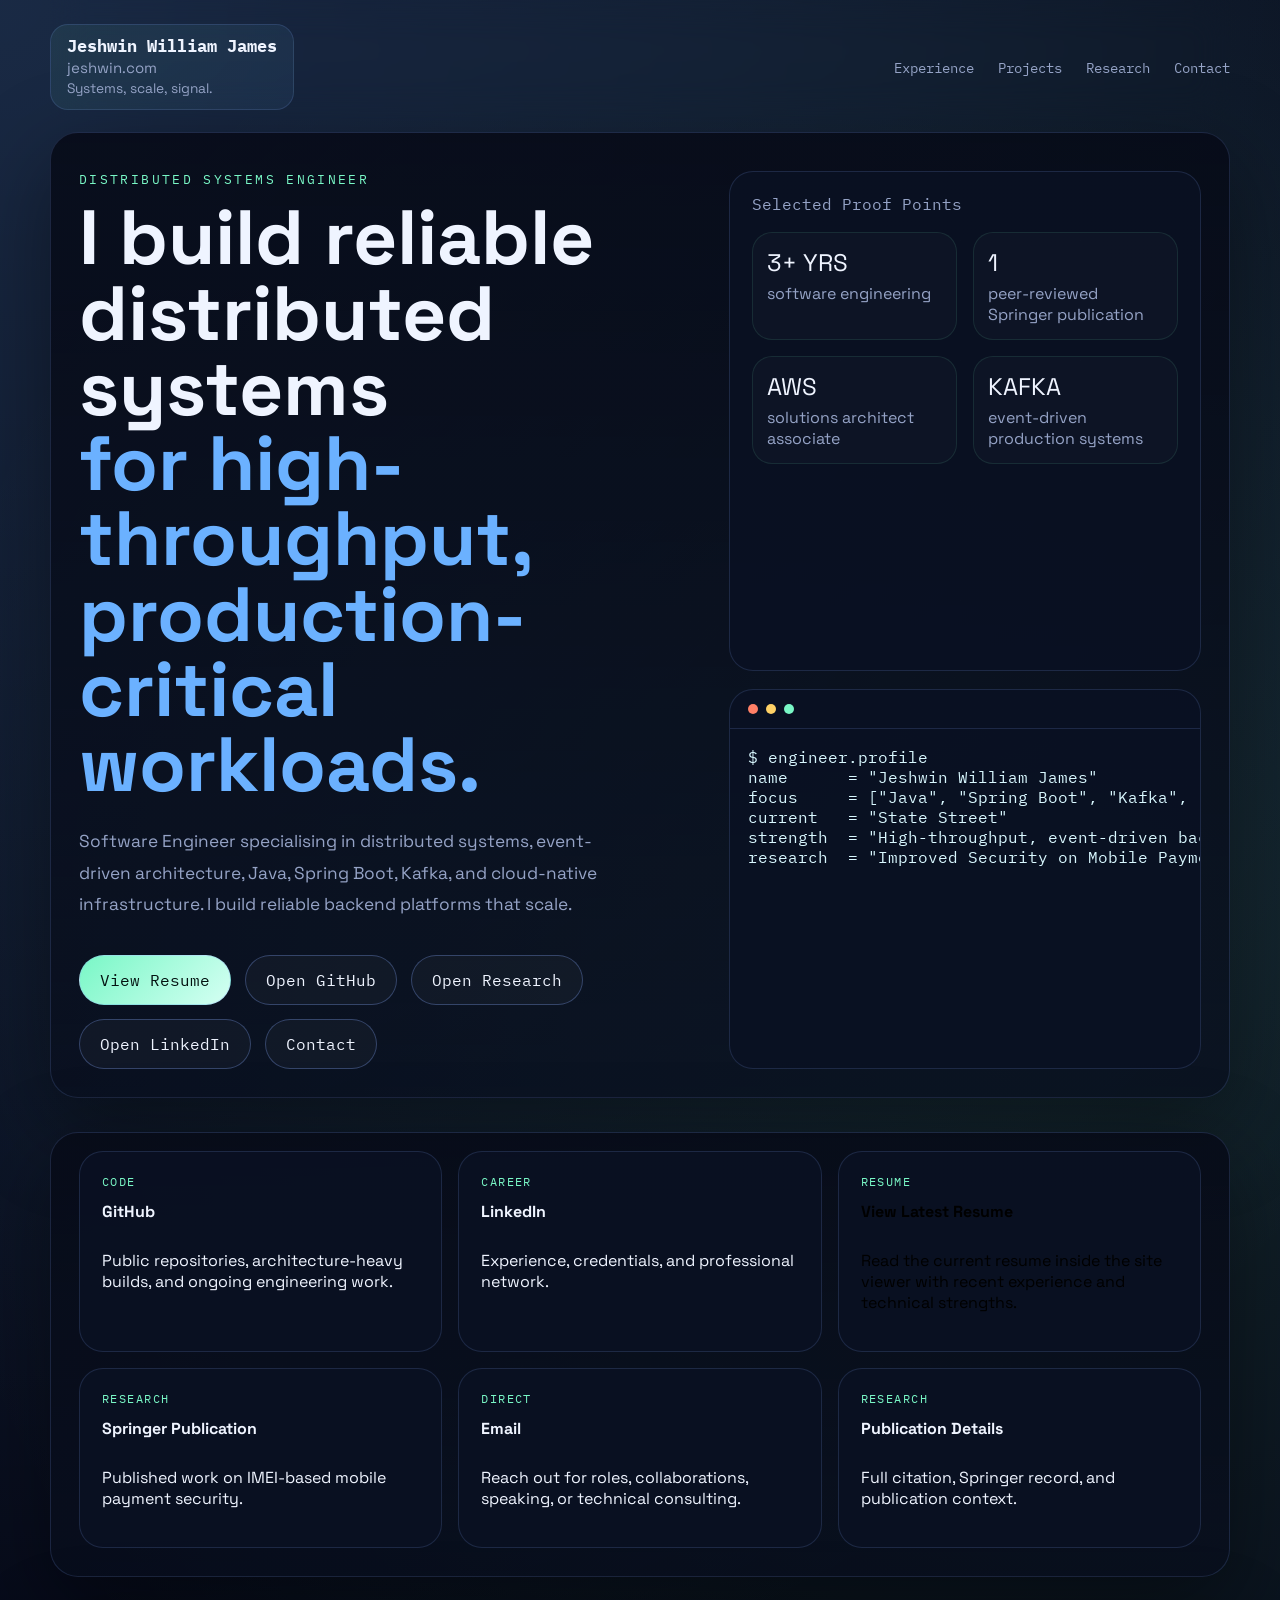
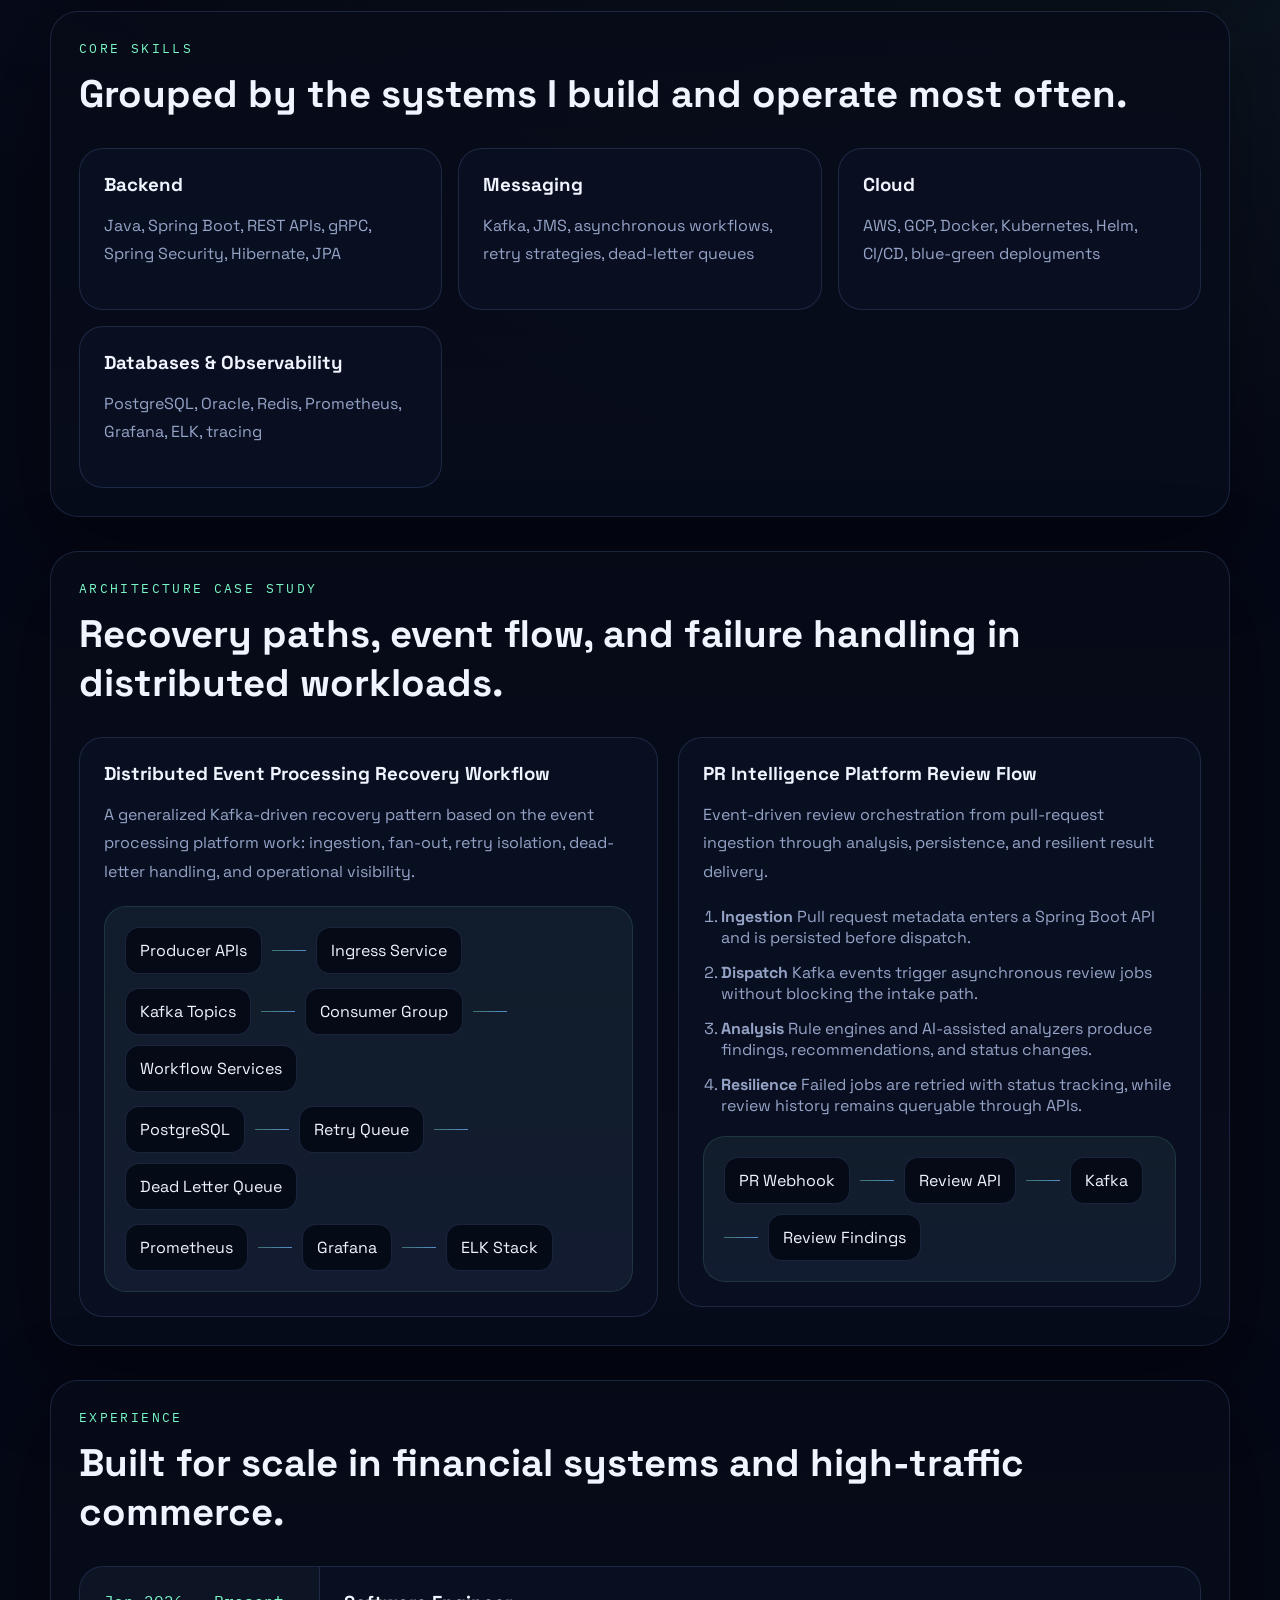
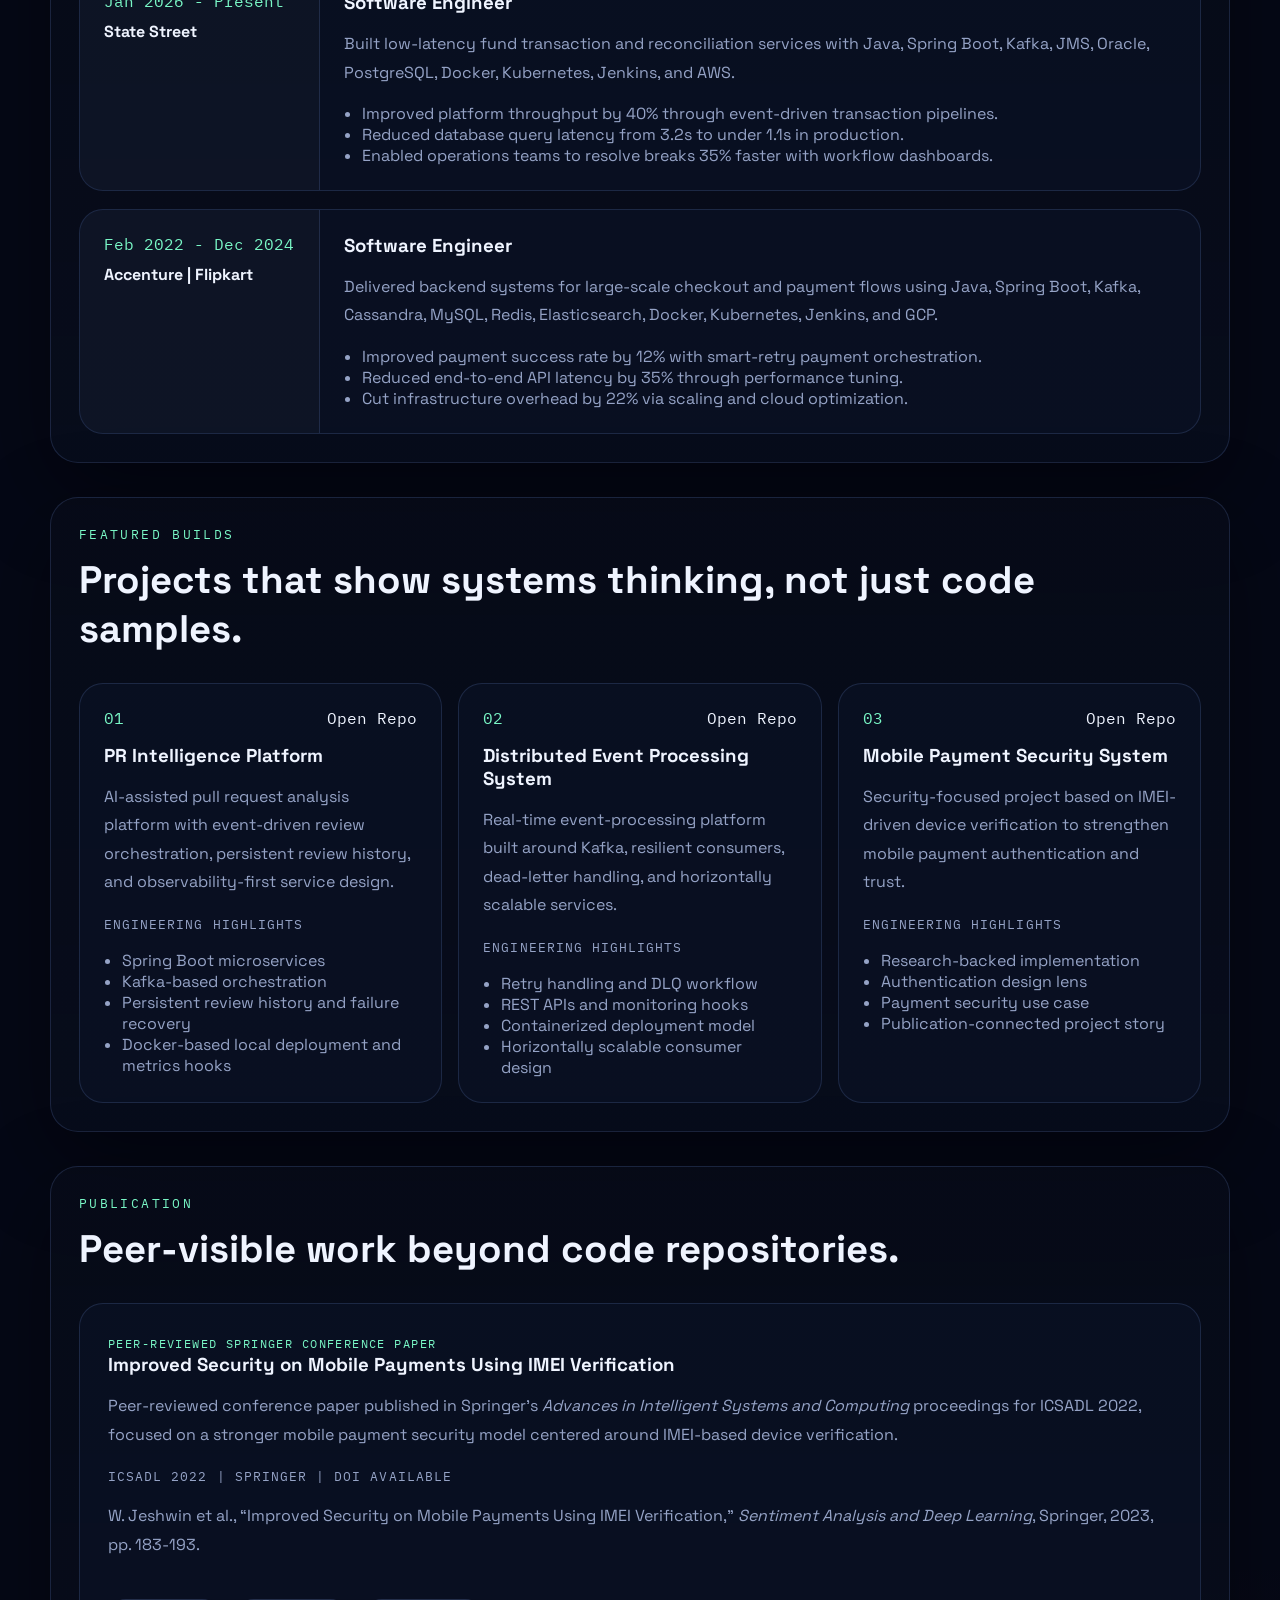
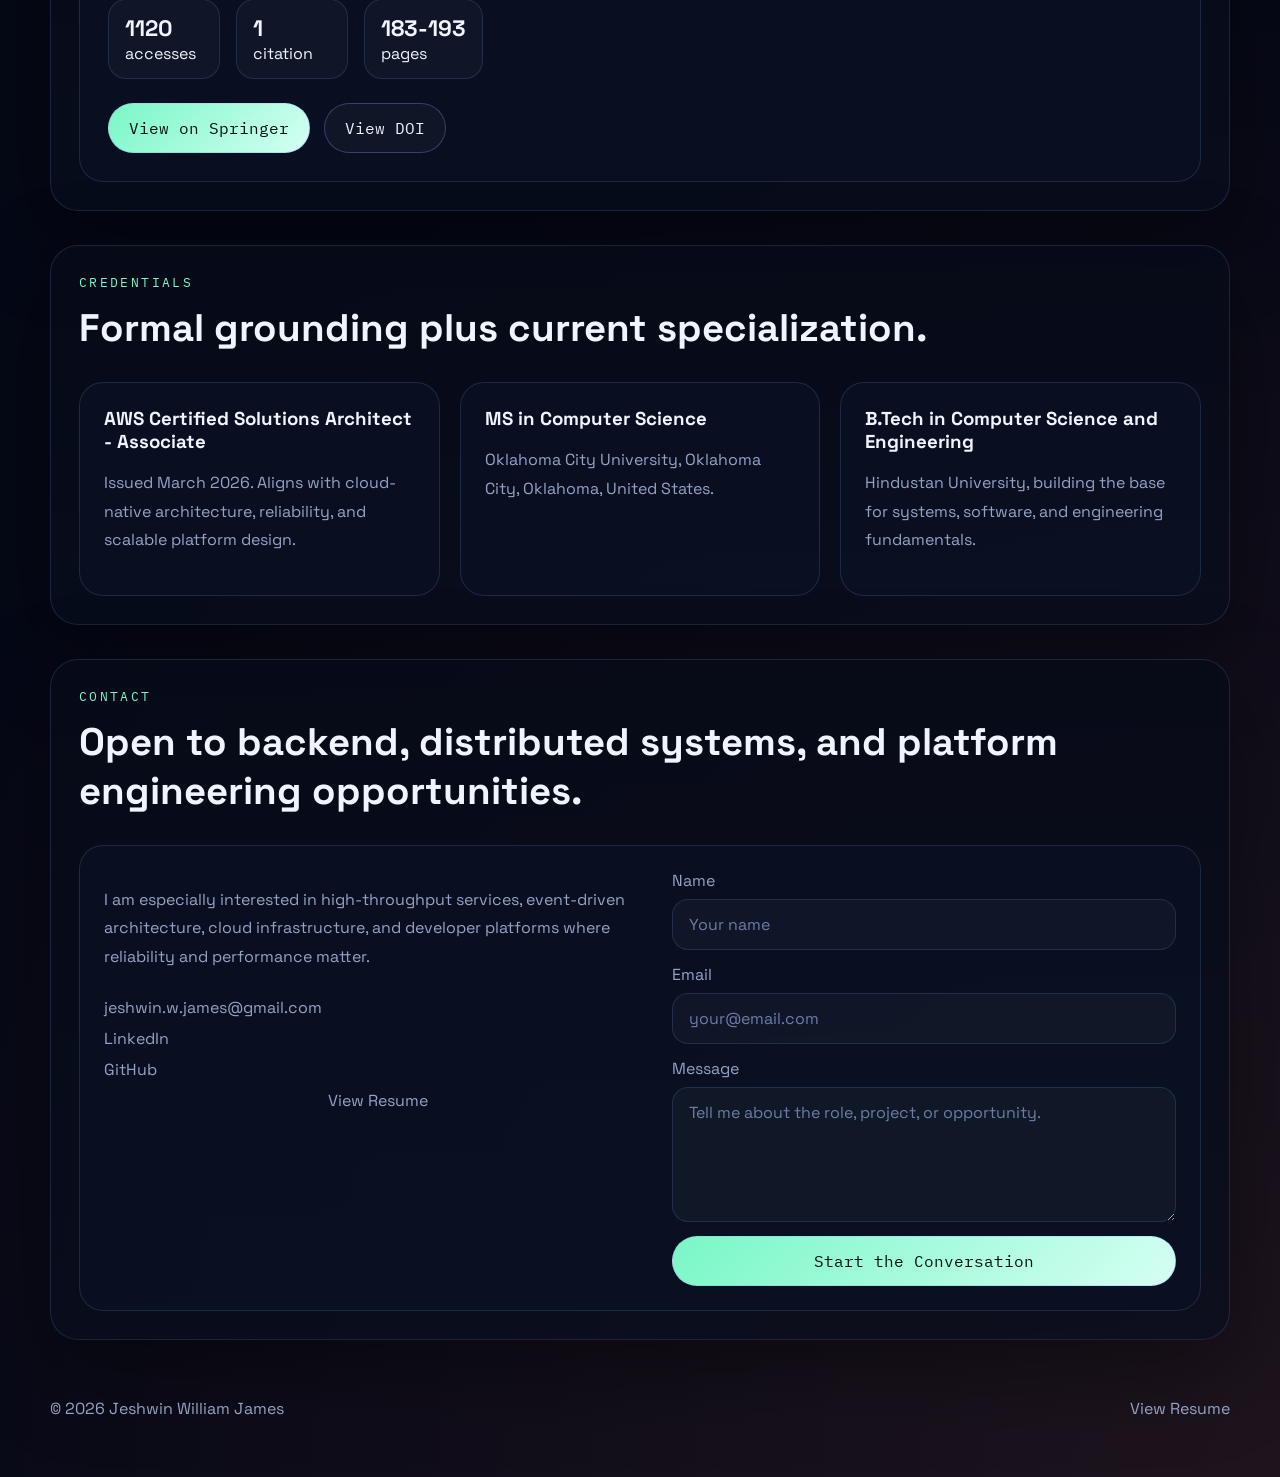
==== index.html @ 1c6176d0 "Refine resume viewer and README badges" ====
<!DOCTYPE html>
<html lang="en">
  <head>
    <meta charset="UTF-8" />
    <meta name="viewport" content="width=device-width, initial-scale=1.0" />
    <title>Jeshwin William James | Distributed Systems Engineer</title>
    <meta
      name="description"
      content="Dark-themed personal website for Jeshwin William James, focused on distributed systems, backend engineering, published work, and production-grade platform design."
    />
    <meta
      name="keywords"
      content="Jeshwin William James, software engineer, distributed systems, Spring Boot, Kafka, AWS, portfolio, system design"
    />
    <meta name="theme-color" content="#050816" />
    <meta property="og:title" content="Jeshwin William James | Systems, Scale, Signal" />
    <meta
      property="og:description"
      content="Software engineer building resilient backend systems, event-driven platforms, and cloud-native architectures."
    />
    <meta property="og:type" content="website" />
    <meta property="og:url" content="https://jeshwin.com" />
    <link rel="preconnect" href="https://fonts.googleapis.com" />
    <link rel="preconnect" href="https://fonts.gstatic.com" crossorigin />
    <link
      href="https://fonts.googleapis.com/css2?family=Space+Grotesk:wght@400;500;700&family=IBM+Plex+Mono:wght@400;500;600&display=swap"
      rel="stylesheet"
    />
    <link rel="stylesheet" href="./styles.css" />
  </head>
  <body>
    <div class="noise" aria-hidden="true"></div>
    <header class="site-header">
      <a class="brand" href="#top">
        <span class="brand-copy">
          <strong>Jeshwin William James</strong>
          <span>jeshwin.com</span>
          <small>Systems, scale, signal.</small>
        </span>
      </a>
      <nav class="top-nav" aria-label="Primary">
        <a href="#experience">Experience</a>
        <a href="#projects">Projects</a>
        <a href="#publication">Research</a>
        <a href="#contact">Contact</a>
      </nav>
    </header>

    <main id="top">
      <section class="hero section-shell">
        <div class="hero-copy">
          <p class="eyebrow">Distributed Systems Engineer</p>
          <h1>
            I build reliable distributed systems
            <span>for high-throughput, production-critical workloads.</span>
          </h1>
          <p class="hero-text">
            Software Engineer specialising in distributed systems,
            event-driven architecture, Java, Spring Boot, Kafka, and
            cloud-native infrastructure. I build reliable backend platforms that scale.
          </p>
          <div class="hero-actions">
            <button class="button button-primary" type="button" data-resume-open>View Resume</button>
            <a class="button button-secondary" href="https://github.com/jeshwinwilliam" target="_blank" rel="noreferrer">Open GitHub</a>
            <a class="button button-secondary" href="#publication">Open Research</a>
            <a class="button button-secondary" href="https://www.linkedin.com/in/jeshwin-william-james-33a83b1a9/" target="_blank" rel="noreferrer">Open LinkedIn</a>
            <a class="button button-secondary" href="#contact">Contact</a>
          </div>
        </div>
        <aside class="hero-panel">
          <div class="panel-card pulse-card">
            <p class="panel-label">Selected Proof Points</p>
            <div class="signal-grid">
              <article>
                <span class="signal-value">3+ yrs</span>
                <span class="signal-key">software engineering</span>
              </article>
              <article>
                <span class="signal-value">1</span>
                <span class="signal-key">peer-reviewed Springer publication</span>
              </article>
              <article>
                <span class="signal-value">AWS</span>
                <span class="signal-key">solutions architect associate</span>
              </article>
              <article>
                <span class="signal-value">Kafka</span>
                <span class="signal-key">event-driven production systems</span>
              </article>
            </div>
          </div>
          <div class="terminal-card">
            <div class="terminal-top">
              <span></span><span></span><span></span>
            </div>
            <pre><code>$ engineer.profile
name      = "Jeshwin William James"
focus     = ["Java", "Spring Boot", "Kafka", "AWS", "Kubernetes"]
current   = "State Street"
strength  = "High-throughput, event-driven backend systems"
research  = "Improved Security on Mobile Payments Using IMEI Verification"</code></pre>
          </div>
        </aside>
      </section>

      <section class="section-shell link-section" id="link-grid">
        <div class="link-grid">
          <a class="link-card" href="https://github.com/jeshwinwilliam" target="_blank" rel="noreferrer">
            <span class="link-tag">Code</span>
            <strong>GitHub</strong>
            <p>Public repositories, architecture-heavy builds, and ongoing engineering work.</p>
          </a>
          <a class="link-card" href="https://www.linkedin.com/in/jeshwin-william-james-33a83b1a9/" target="_blank" rel="noreferrer">
            <span class="link-tag">Career</span>
            <strong>LinkedIn</strong>
            <p>Experience, credentials, and professional network.</p>
          </a>
          <button class="link-card link-card-button" type="button" data-resume-open>
            <span class="link-tag">Resume</span>
            <strong>View Latest Resume</strong>
            <p>Read the current resume inside the site viewer with recent experience and technical strengths.</p>
          </button>
          <a class="link-card" href="https://link.springer.com/chapter/10.1007/978-981-19-5443-6_16" target="_blank" rel="noreferrer">
            <span class="link-tag">Research</span>
            <strong>Springer Publication</strong>
            <p>Published work on IMEI-based mobile payment security.</p>
          </a>
          <a class="link-card" href="mailto:jeshwin.w.james@gmail.com">
            <span class="link-tag">Direct</span>
            <strong>Email</strong>
            <p>Reach out for roles, collaborations, speaking, or technical consulting.</p>
          </a>
          <a class="link-card" href="#publication">
            <span class="link-tag">Research</span>
            <strong>Publication Details</strong>
            <p>Full citation, Springer record, and publication context.</p>
          </a>
        </div>
      </section>

      <section class="section-shell stack-section">
        <div class="section-heading">
          <p class="eyebrow">Core Skills</p>
          <h2>Grouped by the systems I build and operate most often.</h2>
        </div>
        <div class="stack-grid">
          <article class="stack-card">
            <h3>Backend</h3>
            <p>Java, Spring Boot, REST APIs, gRPC, Spring Security, Hibernate, JPA</p>
          </article>
          <article class="stack-card">
            <h3>Messaging</h3>
            <p>Kafka, JMS, asynchronous workflows, retry strategies, dead-letter queues</p>
          </article>
          <article class="stack-card">
            <h3>Cloud</h3>
            <p>AWS, GCP, Docker, Kubernetes, Helm, CI/CD, blue-green deployments</p>
          </article>
          <article class="stack-card">
            <h3>Databases & Observability</h3>
            <p>PostgreSQL, Oracle, Redis, Prometheus, Grafana, ELK, tracing</p>
          </article>
        </div>
      </section>

      <section class="section-shell architecture-section" id="architecture">
        <div class="section-heading">
          <p class="eyebrow">Architecture Case Study</p>
          <h2>Recovery paths, event flow, and failure handling in distributed workloads.</h2>
        </div>
        <div class="architecture-board">
          <div class="board-column">
            <article class="board-card">
              <h3>Distributed Event Processing Recovery Workflow</h3>
              <p>
                A generalized Kafka-driven recovery pattern based on the event
                processing platform work: ingestion, fan-out, retry isolation,
                dead-letter handling, and operational visibility.
              </p>
              <div class="diagram">
                <div class="diagram-row">
                  <span>Producer APIs</span>
                  <i></i>
                  <span>Ingress Service</span>
                </div>
                <div class="diagram-row">
                  <span>Kafka Topics</span>
                  <i></i>
                  <span>Consumer Group</span>
                  <i></i>
                  <span>Workflow Services</span>
                </div>
                <div class="diagram-row">
                  <span>PostgreSQL</span>
                  <i></i>
                  <span>Retry Queue</span>
                  <i></i>
                  <span>Dead Letter Queue</span>
                </div>
                <div class="diagram-row">
                  <span>Prometheus</span>
                  <i></i>
                  <span>Grafana</span>
                  <i></i>
                  <span>ELK Stack</span>
                </div>
              </div>
            </article>
          </div>
          <div class="board-column">
            <article class="board-card deployment-card">
              <h3>PR Intelligence Platform Review Flow</h3>
              <p>
                Event-driven review orchestration from pull-request ingestion
                through analysis, persistence, and resilient result delivery.
              </p>
              <ol class="deploy-flow">
                <li>
                  <strong>Ingestion</strong>
                  Pull request metadata enters a Spring Boot API and is persisted before dispatch.
                </li>
                <li>
                  <strong>Dispatch</strong>
                  Kafka events trigger asynchronous review jobs without blocking the intake path.
                </li>
                <li>
                  <strong>Analysis</strong>
                  Rule engines and AI-assisted analyzers produce findings, recommendations, and status changes.
                </li>
                <li>
                  <strong>Resilience</strong>
                  Failed jobs are retried with status tracking, while review history remains queryable through APIs.
                </li>
              </ol>
              <div class="deploy-visual">
                <span>PR Webhook</span>
                <b></b>
                <span>Review API</span>
                <b></b>
                <span>Kafka</span>
                <b></b>
                <span>Review Findings</span>
              </div>
            </article>
          </div>
        </div>
      </section>

      <section class="section-shell experience-section" id="experience">
        <div class="section-heading">
          <p class="eyebrow">Experience</p>
          <h2>Built for scale in financial systems and high-traffic commerce.</h2>
        </div>
        <div class="timeline">
          <article class="timeline-item">
            <div class="timeline-meta">
              <span>Jan 2026 - Present</span>
              <strong>State Street</strong>
            </div>
            <div class="timeline-body">
              <h3>Software Engineer</h3>
              <p>
                Built low-latency fund transaction and reconciliation services
                with Java, Spring Boot, Kafka, JMS, Oracle, PostgreSQL, Docker,
                Kubernetes, Jenkins, and AWS.
              </p>
              <ul>
                <li>Improved platform throughput by 40% through event-driven transaction pipelines.</li>
                <li>Reduced database query latency from 3.2s to under 1.1s in production.</li>
                <li>Enabled operations teams to resolve breaks 35% faster with workflow dashboards.</li>
              </ul>
            </div>
          </article>
          <article class="timeline-item">
            <div class="timeline-meta">
              <span>Feb 2022 - Dec 2024</span>
              <strong>Accenture | Flipkart</strong>
            </div>
            <div class="timeline-body">
              <h3>Software Engineer</h3>
              <p>
                Delivered backend systems for large-scale checkout and payment
                flows using Java, Spring Boot, Kafka, Cassandra, MySQL, Redis,
                Elasticsearch, Docker, Kubernetes, Jenkins, and GCP.
              </p>
              <ul>
                <li>Improved payment success rate by 12% with smart-retry payment orchestration.</li>
                <li>Reduced end-to-end API latency by 35% through performance tuning.</li>
                <li>Cut infrastructure overhead by 22% via scaling and cloud optimization.</li>
              </ul>
            </div>
          </article>
        </div>
      </section>

      <section class="section-shell projects-section" id="projects">
        <div class="section-heading">
          <p class="eyebrow">Featured Builds</p>
          <h2>Projects that show systems thinking, not just code samples.</h2>
        </div>
        <div class="projects-grid">
          <article class="project-card">
            <div class="project-top">
              <span class="project-index">01</span>
              <a href="https://github.com/jeshwinwilliam/pr-intelligence-platform-jeshwin" target="_blank" rel="noreferrer">Open Repo</a>
            </div>
            <h3>PR Intelligence Platform</h3>
            <p>
              AI-assisted pull request analysis platform with event-driven review
              orchestration, persistent review history, and observability-first service design.
            </p>
            <p class="project-label">Engineering Highlights</p>
            <ul class="mini-points">
              <li>Spring Boot microservices</li>
              <li>Kafka-based orchestration</li>
              <li>Persistent review history and failure recovery</li>
              <li>Docker-based local deployment and metrics hooks</li>
            </ul>
          </article>
          <article class="project-card">
            <div class="project-top">
              <span class="project-index">02</span>
              <a href="https://github.com/jeshwinwilliam/distributed-event-processing-system" target="_blank" rel="noreferrer">Open Repo</a>
            </div>
            <h3>Distributed Event Processing System</h3>
            <p>
              Real-time event-processing platform built around Kafka, resilient
              consumers, dead-letter handling, and horizontally scalable services.
            </p>
            <p class="project-label">Engineering Highlights</p>
            <ul class="mini-points">
              <li>Retry handling and DLQ workflow</li>
              <li>REST APIs and monitoring hooks</li>
              <li>Containerized deployment model</li>
              <li>Horizontally scalable consumer design</li>
            </ul>
          </article>
          <article class="project-card">
            <div class="project-top">
              <span class="project-index">03</span>
              <a href="https://github.com/jeshwinwilliam/mobile-payment-security-system" target="_blank" rel="noreferrer">Open Repo</a>
            </div>
            <h3>Mobile Payment Security System</h3>
            <p>
              Security-focused project based on IMEI-driven device verification to
              strengthen mobile payment authentication and trust.
            </p>
            <p class="project-label">Engineering Highlights</p>
            <ul class="mini-points">
              <li>Research-backed implementation</li>
              <li>Authentication design lens</li>
              <li>Payment security use case</li>
              <li>Publication-connected project story</li>
            </ul>
          </article>
        </div>
      </section>

      <section class="section-shell publication-section" id="publication">
        <div class="section-heading">
          <p class="eyebrow">Publication</p>
          <h2>Peer-visible work beyond code repositories.</h2>
        </div>
        <article class="publication-card">
          <div>
            <span class="paper-tag">Peer-Reviewed Springer Conference Paper</span>
            <h3>Improved Security on Mobile Payments Using IMEI Verification</h3>
            <p>
              Peer-reviewed conference paper published in Springer's
              <em>Advances in Intelligent Systems and Computing</em> proceedings
              for ICSADL 2022, focused on a stronger mobile payment security
              model centered around IMEI-based device verification.
            </p>
            <p class="publication-meta">ICSADL 2022 | Springer | DOI Available</p>
            <p class="citation-line">
              W. Jeshwin et al., “Improved Security on Mobile Payments Using IMEI
              Verification,” <em>Sentiment Analysis and Deep Learning</em>,
              Springer, 2023, pp. 183-193.
            </p>
          </div>
          <div class="publication-stats">
            <article>
              <strong>1120</strong>
              <span>accesses</span>
            </article>
            <article>
              <strong>1</strong>
              <span>citation</span>
            </article>
            <article>
              <strong>183-193</strong>
              <span>pages</span>
            </article>
          </div>
          <div class="publication-actions">
            <a class="button button-primary" href="https://link.springer.com/chapter/10.1007/978-981-19-5443-6_16" target="_blank" rel="noreferrer">View on Springer</a>
            <a class="button button-secondary" href="https://doi.org/10.1007/978-981-19-5443-6_16" target="_blank" rel="noreferrer">View DOI</a>
          </div>
        </article>
      </section>

      <section class="section-shell credentials-section">
        <div class="section-heading">
          <p class="eyebrow">Credentials</p>
          <h2>Formal grounding plus current specialization.</h2>
        </div>
        <div class="credentials-grid">
          <article class="credential-card">
            <h3>AWS Certified Solutions Architect - Associate</h3>
            <p>Issued March 2026. Aligns with cloud-native architecture, reliability, and scalable platform design.</p>
          </article>
          <article class="credential-card">
            <h3>MS in Computer Science</h3>
            <p>Oklahoma City University, Oklahoma City, Oklahoma, United States.</p>
          </article>
          <article class="credential-card">
            <h3>B.Tech in Computer Science and Engineering</h3>
            <p>Hindustan University, building the base for systems, software, and engineering fundamentals.</p>
          </article>
        </div>
      </section>

      <section class="section-shell contact-section" id="contact">
        <div class="section-heading">
          <p class="eyebrow">Contact</p>
          <h2>Open to backend, distributed systems, and platform engineering opportunities.</h2>
        </div>
        <div class="contact-panel">
          <div class="contact-copy">
            <p>
              I am especially interested in high-throughput services,
              event-driven architecture, cloud infrastructure, and developer
              platforms where reliability and performance matter.
            </p>
            <div class="contact-lines">
              <a href="mailto:jeshwin.w.james@gmail.com">jeshwin.w.james@gmail.com</a>
              <a href="https://www.linkedin.com/in/jeshwin-william-james-33a83b1a9/" target="_blank" rel="noreferrer">LinkedIn</a>
              <a href="https://github.com/jeshwinwilliam" target="_blank" rel="noreferrer">GitHub</a>
              <button class="inline-button" type="button" data-resume-open>View Resume</button>
            </div>
          </div>
          <form class="contact-form" action="mailto:jeshwin.w.james@gmail.com" method="post" enctype="text/plain">
            <label>
              Name
              <input type="text" name="name" placeholder="Your name" />
            </label>
            <label>
              Email
              <input type="email" name="email" placeholder="your@email.com" />
            </label>
            <label>
              Message
              <textarea name="message" rows="5" placeholder="Tell me about the role, project, or opportunity."></textarea>
            </label>
            <button class="button button-primary" type="submit">Start the Conversation</button>
          </form>
        </div>
      </section>
    </main>

    <div class="resume-modal" id="resume-modal" hidden>
      <div class="resume-backdrop" data-resume-close></div>
      <section class="resume-dialog" role="dialog" aria-modal="true" aria-labelledby="resume-title">
        <div class="resume-dialog-top">
          <div>
            <p class="resume-kicker">Resume Viewer</p>
            <h2 id="resume-title">Jeshwin William James</h2>
          </div>
          <button class="resume-close" type="button" aria-label="Close resume viewer" data-resume-close>
            Close
          </button>
        </div>
        <div class="resume-frame-shell">
          <div class="resume-pages" aria-label="Jeshwin William James resume pages">
            <figure class="resume-page">
              <img src="./assets/resume-pages/resume-1.png" alt="Resume page 1 for Jeshwin William James" />
            </figure>
            <figure class="resume-page">
              <img src="./assets/resume-pages/resume-2.png" alt="Resume page 2 for Jeshwin William James" />
            </figure>
          </div>
        </div>
      </section>
    </div>

    <footer class="site-footer">
      <p>&copy; 2026 Jeshwin William James</p>
      <button class="footer-button" type="button" data-resume-open>View Resume</button>
    </footer>

    <script src="./script.js"></script>
  </body>
</html>
---- styles.css ----
:root {
  --bg: #050816;
  --bg-soft: #0b1123;
  --panel: rgba(10, 17, 35, 0.84);
  --panel-strong: rgba(16, 24, 48, 0.96);
  --line: rgba(132, 168, 255, 0.16);
  --line-strong: rgba(132, 168, 255, 0.3);
  --text: #eff4ff;
  --muted: #95a3c6;
  --accent: #79f7c6;
  --accent-2: #6bb1ff;
  --accent-3: #ff7f66;
  --shadow: 0 30px 90px rgba(0, 0, 0, 0.4);
  --radius: 28px;
}

* {
  box-sizing: border-box;
}

html {
  scroll-behavior: smooth;
}

body {
  margin: 0;
  background:
    radial-gradient(circle at top left, rgba(107, 177, 255, 0.2), transparent 28%),
    radial-gradient(circle at 85% 15%, rgba(121, 247, 198, 0.12), transparent 22%),
    radial-gradient(circle at bottom right, rgba(255, 127, 102, 0.1), transparent 24%),
    var(--bg);
  color: var(--text);
  font-family: "Space Grotesk", sans-serif;
  min-height: 100vh;
}

.noise {
  position: fixed;
  inset: 0;
  pointer-events: none;
  opacity: 0.18;
  background-image:
    linear-gradient(rgba(255, 255, 255, 0.03) 1px, transparent 1px),
    linear-gradient(90deg, rgba(255, 255, 255, 0.03) 1px, transparent 1px);
  background-size: 120px 120px;
  mask-image: radial-gradient(circle at center, black 50%, transparent 95%);
}

a {
  color: inherit;
  text-decoration: none;
}

button {
  font: inherit;
}

.site-header,
.section-shell,
.site-footer {
  width: min(1180px, calc(100vw - 32px));
  margin: 0 auto;
}

.site-header {
  display: flex;
  justify-content: space-between;
  align-items: center;
  padding: 24px 0 10px;
  position: sticky;
  top: 0;
  backdrop-filter: blur(18px);
  z-index: 20;
}

.brand {
  display: inline-flex;
  gap: 14px;
  align-items: center;
}

.brand-copy {
  display: flex;
  flex-direction: column;
  gap: 2px;
  padding: 12px 16px;
  border-radius: 18px;
  background: linear-gradient(135deg, rgba(121, 247, 198, 0.08), rgba(107, 177, 255, 0.08));
  border: 1px solid var(--line);
}

.brand-copy strong,
.top-nav a,
.button,
.paper-tag,
.link-tag,
.project-top a {
  font-family: "IBM Plex Mono", monospace;
}

.brand-copy span,
.brand-copy small,
.top-nav a,
.hero-text,
.stack-card p,
.board-card p,
.timeline-body p,
.timeline-body li,
.project-card p,
.mini-points li,
.publication-card p,
.credential-card p,
.contact-copy p,
.contact-lines a,
.contact-form label,
.site-footer p,
.site-footer a,
.signal-key {
  color: var(--muted);
}

.top-nav {
  display: flex;
  gap: 24px;
}

.top-nav a {
  font-size: 0.9rem;
}

.brand-copy strong {
  font-size: 1.06rem;
  line-height: 1.15;
}

.brand-copy span {
  font-size: 0.94rem;
}

.brand-copy small {
  font-size: 0.86rem;
}

.section-shell {
  margin-bottom: 34px;
  padding: 28px;
  border: 1px solid var(--line);
  border-radius: var(--radius);
  background: linear-gradient(180deg, rgba(7, 11, 24, 0.9), rgba(8, 14, 29, 0.72));
  box-shadow: var(--shadow);
}

.hero {
  display: grid;
  grid-template-columns: 1.25fr 0.95fr;
  gap: 28px;
  margin-top: 12px;
  padding-top: 38px;
}

.eyebrow {
  color: var(--accent);
  letter-spacing: 0.18em;
  text-transform: uppercase;
  font-size: 0.82rem;
  margin: 0 0 12px;
  font-family: "IBM Plex Mono", monospace;
}

h1,
h2,
h3,
strong {
  margin: 0;
}

h1 {
  font-size: clamp(2.6rem, 6vw, 5.2rem);
  line-height: 0.98;
  max-width: 12ch;
}

h1 span {
  display: block;
  color: var(--accent-2);
}

.hero-text {
  max-width: 50ch;
  font-size: 1.08rem;
  line-height: 1.82;
  margin: 24px 0 0;
}

.hero-actions {
  display: flex;
  flex-wrap: wrap;
  gap: 14px;
  margin-top: 34px;
}

.button {
  display: inline-flex;
  align-items: center;
  justify-content: center;
  padding: 14px 20px;
  border-radius: 999px;
  border: 1px solid var(--line-strong);
  transition: transform 180ms ease, border-color 180ms ease, background 180ms ease;
}

.button:hover,
.link-card:hover,
.project-card:hover,
.stack-card:hover,
.board-card:hover,
.credential-card:hover {
  transform: translateY(-3px);
}

.button-primary {
  color: #031110;
  background: linear-gradient(135deg, var(--accent), #d5fff3);
}

.button-secondary {
  background: rgba(255, 255, 255, 0.03);
}

.hero-panel {
  display: grid;
  gap: 18px;
}

.panel-card,
.terminal-card,
.link-card,
.stack-card,
.board-card,
.timeline-item,
.project-card,
.publication-card,
.credential-card,
.contact-panel {
  border-radius: 24px;
  background: var(--panel);
  border: 1px solid var(--line);
}

.pulse-card {
  padding: 22px;
}

.panel-label {
  margin: 0 0 18px;
  font-family: "IBM Plex Mono", monospace;
  color: var(--muted);
}

.signal-grid {
  display: grid;
  grid-template-columns: repeat(2, minmax(0, 1fr));
  gap: 16px;
}

.signal-grid article {
  padding: 14px;
  border-radius: 20px;
  background: rgba(255, 255, 255, 0.02);
  border: 1px solid rgba(121, 247, 198, 0.1);
}

.signal-value {
  display: block;
  font-size: 1.5rem;
  margin-bottom: 5px;
  text-transform: uppercase;
}

.terminal-card {
  overflow: hidden;
}

.terminal-top {
  display: flex;
  gap: 8px;
  padding: 14px 18px;
  border-bottom: 1px solid var(--line);
}

.terminal-top span {
  width: 10px;
  height: 10px;
  border-radius: 999px;
  background: var(--accent-3);
}

.terminal-top span:nth-child(2) {
  background: #ffd166;
}

.terminal-top span:nth-child(3) {
  background: var(--accent);
}

pre {
  margin: 0;
  padding: 18px;
  overflow: auto;
}

code,
pre {
  font-family: "IBM Plex Mono", monospace;
  color: #d9f8ff;
}

.architecture-board,
.credentials-grid,
.contact-panel {
  display: grid;
  gap: 20px;
}

.stack-card,
.board-card,
.project-card,
.credential-card {
  padding: 24px;
}

.section-heading h2 {
  font-size: clamp(1.55rem, 3vw, 2.6rem);
  margin-bottom: 12px;
}

.section-heading {
  margin-bottom: 30px;
}

.stack-card p,
.board-card p,
.timeline-body p,
.project-card p,
.publication-card p,
.credential-card p,
.contact-copy p {
  line-height: 1.78;
}

.link-grid,
.stack-grid,
.projects-grid {
  display: grid;
  gap: 16px;
}

.link-grid {
  grid-template-columns: repeat(3, minmax(0, 1fr));
}

.link-section {
  padding-top: 18px;
}

.link-card {
  padding: 22px;
  display: flex;
  flex-direction: column;
  gap: 12px;
  transition: transform 180ms ease, border-color 180ms ease, background 180ms ease;
}

.link-card-button,
.inline-button,
.footer-button,
.resume-close {
  cursor: pointer;
}

.link-card-button {
  width: 100%;
  text-align: left;
}

.link-card:hover,
.project-card:hover,
.stack-card:hover,
.board-card:hover,
.credential-card:hover {
  border-color: var(--line-strong);
  background: var(--panel-strong);
}

.link-tag,
.paper-tag {
  color: var(--accent);
  font-size: 0.74rem;
  letter-spacing: 0.12em;
  text-transform: uppercase;
}

.stack-grid,
.projects-grid,
.credentials-grid {
  grid-template-columns: repeat(3, minmax(0, 1fr));
}

.architecture-board {
  grid-template-columns: 1.05fr 0.95fr;
}

.diagram,
.deploy-visual {
  margin-top: 20px;
  padding: 20px;
  border-radius: 22px;
  background:
    linear-gradient(180deg, rgba(121, 247, 198, 0.04), rgba(107, 177, 255, 0.05)),
    rgba(255, 255, 255, 0.02);
  border: 1px solid rgba(121, 247, 198, 0.12);
}

.diagram-row,
.deploy-visual {
  display: flex;
  align-items: center;
  gap: 10px;
  flex-wrap: wrap;
}

.diagram-row + .diagram-row {
  margin-top: 14px;
}

.diagram-row span,
.deploy-visual span {
  padding: 12px 14px;
  border-radius: 14px;
  background: rgba(3, 7, 18, 0.8);
  border: 1px solid var(--line);
}

.diagram-row i,
.deploy-visual b {
  display: inline-block;
  width: 34px;
  height: 1px;
  background: linear-gradient(90deg, rgba(121, 247, 198, 0.4), rgba(107, 177, 255, 0.75));
}

.deploy-flow {
  margin: 20px 0 0;
  padding-left: 18px;
  color: var(--muted);
  display: grid;
  gap: 14px;
}

.timeline {
  display: grid;
  gap: 18px;
}

.timeline-item {
  display: grid;
  grid-template-columns: 240px 1fr;
  overflow: hidden;
}

.timeline-meta,
.timeline-body {
  padding: 24px;
}

.timeline-meta {
  border-right: 1px solid var(--line);
  background: rgba(255, 255, 255, 0.02);
}

.timeline-meta span {
  display: block;
  color: var(--accent);
  margin-bottom: 10px;
  font-family: "IBM Plex Mono", monospace;
}

.timeline-body ul,
.mini-points {
  margin: 14px 0 0;
  padding-left: 18px;
}

.project-top {
  display: flex;
  justify-content: space-between;
  gap: 12px;
  align-items: center;
  margin-bottom: 16px;
}

.project-index {
  color: var(--accent);
  font-family: "IBM Plex Mono", monospace;
}

.project-label,
.publication-meta {
  margin-top: 16px;
  font-family: "IBM Plex Mono", monospace;
  font-size: 0.82rem;
  letter-spacing: 0.08em;
  text-transform: uppercase;
  color: var(--accent);
}

.publication-card {
  padding: 28px;
  display: grid;
  gap: 24px;
}

.citation-line {
  margin-top: 14px;
  line-height: 1.7;
}

.publication-stats {
  display: flex;
  gap: 16px;
  flex-wrap: wrap;
}

.publication-stats article {
  min-width: 112px;
  padding: 14px 16px;
  border-radius: 18px;
  background: rgba(255, 255, 255, 0.03);
  border: 1px solid var(--line);
}

.publication-stats strong {
  display: block;
  font-size: 1.4rem;
}

.publication-actions {
  display: flex;
  flex-wrap: wrap;
  gap: 14px;
}

.contact-panel {
  grid-template-columns: 1fr 0.92fr;
  padding: 24px;
}

.contact-lines {
  display: grid;
  gap: 10px;
  margin-top: 26px;
}

.inline-button,
.footer-button {
  padding: 0;
  border: 0;
  background: transparent;
  color: var(--muted);
}

.inline-button:hover,
.footer-button:hover {
  color: var(--text);
}

.contact-form {
  display: grid;
  gap: 14px;
}

.contact-form label {
  display: grid;
  gap: 8px;
}

input,
textarea {
  width: 100%;
  border-radius: 16px;
  border: 1px solid var(--line);
  background: rgba(255, 255, 255, 0.03);
  color: var(--text);
  padding: 14px 16px;
  font: inherit;
}

input::placeholder,
textarea::placeholder {
  color: #6d7da6;
}

.site-footer {
  padding: 8px 0 42px;
  display: flex;
  justify-content: space-between;
  gap: 12px;
}

.resume-modal[hidden] {
  display: none;
}

.resume-modal {
  position: fixed;
  inset: 0;
  z-index: 40;
  display: grid;
  place-items: center;
  padding: 20px;
}

.resume-backdrop {
  position: absolute;
  inset: 0;
  background: rgba(3, 7, 18, 0.82);
  backdrop-filter: blur(12px);
}

.resume-dialog {
  position: relative;
  width: min(1180px, 100%);
  height: min(88vh, 920px);
  padding: 22px;
  border-radius: 28px;
  border: 1px solid var(--line-strong);
  background: linear-gradient(180deg, rgba(8, 14, 29, 0.98), rgba(6, 10, 21, 0.95));
  box-shadow: var(--shadow);
  display: grid;
  gap: 18px;
}

.resume-dialog-top {
  display: flex;
  justify-content: space-between;
  gap: 16px;
  align-items: flex-start;
}

.resume-kicker {
  margin: 0 0 8px;
  color: var(--accent);
  letter-spacing: 0.12em;
  text-transform: uppercase;
  font-size: 0.74rem;
  font-family: "IBM Plex Mono", monospace;
}

.resume-close {
  border: 1px solid var(--line-strong);
  border-radius: 999px;
  padding: 12px 16px;
  background: rgba(255, 255, 255, 0.04);
  color: var(--text);
}

.resume-frame-shell {
  min-height: 0;
  overflow: auto;
  border-radius: 20px;
  border: 1px solid var(--line);
  background: rgba(255, 255, 255, 0.02);
}

.resume-pages {
  display: grid;
  gap: 18px;
  padding: 18px;
}

.resume-page {
  margin: 0;
  padding: 12px;
  border-radius: 18px;
  background: rgba(255, 255, 255, 0.03);
  border: 1px solid var(--line);
}

.resume-page img {
  display: block;
  width: 100%;
  height: auto;
  border-radius: 12px;
  background: #fff;
}

@media (max-width: 1024px) {
  .hero,
  .link-grid,
  .stack-grid,
  .architecture-board,
  .projects-grid,
  .credentials-grid,
  .contact-panel {
    grid-template-columns: 1fr;
  }

  .timeline-item {
    grid-template-columns: 1fr;
  }

  .timeline-meta {
    border-right: 0;
    border-bottom: 1px solid var(--line);
  }
}

@media (max-width: 760px) {
  .site-header,
  .site-footer {
    flex-direction: column;
    align-items: flex-start;
  }

  .top-nav {
    flex-wrap: wrap;
    gap: 14px;
  }

  .section-shell {
    width: min(100vw - 20px, 1180px);
    padding: 20px;
  }

  .signal-grid {
    grid-template-columns: 1fr;
  }

  h1 {
    max-width: none;
  }

  .resume-modal {
    padding: 12px;
  }

  .resume-dialog {
    height: min(92vh, 920px);
    padding: 16px;
  }

  .resume-dialog-top {
    flex-direction: column;
    align-items: stretch;
  }
}
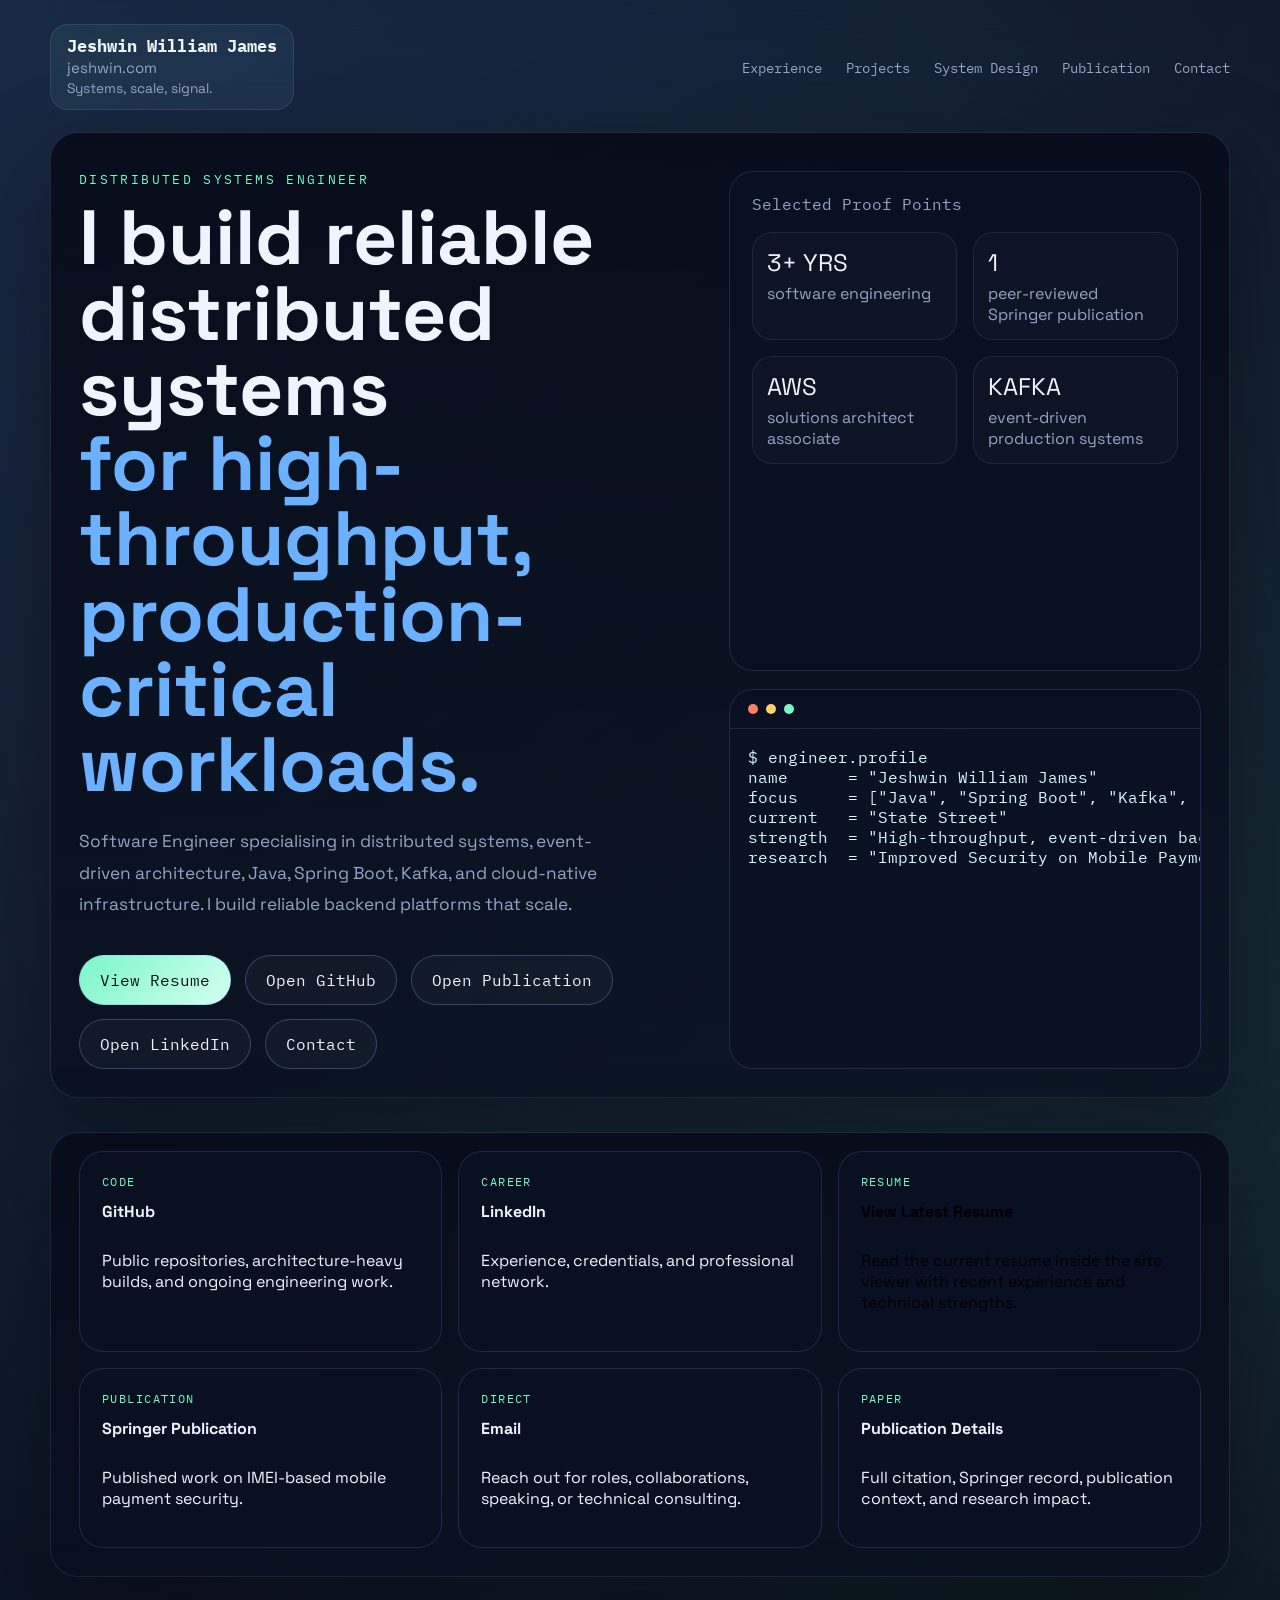
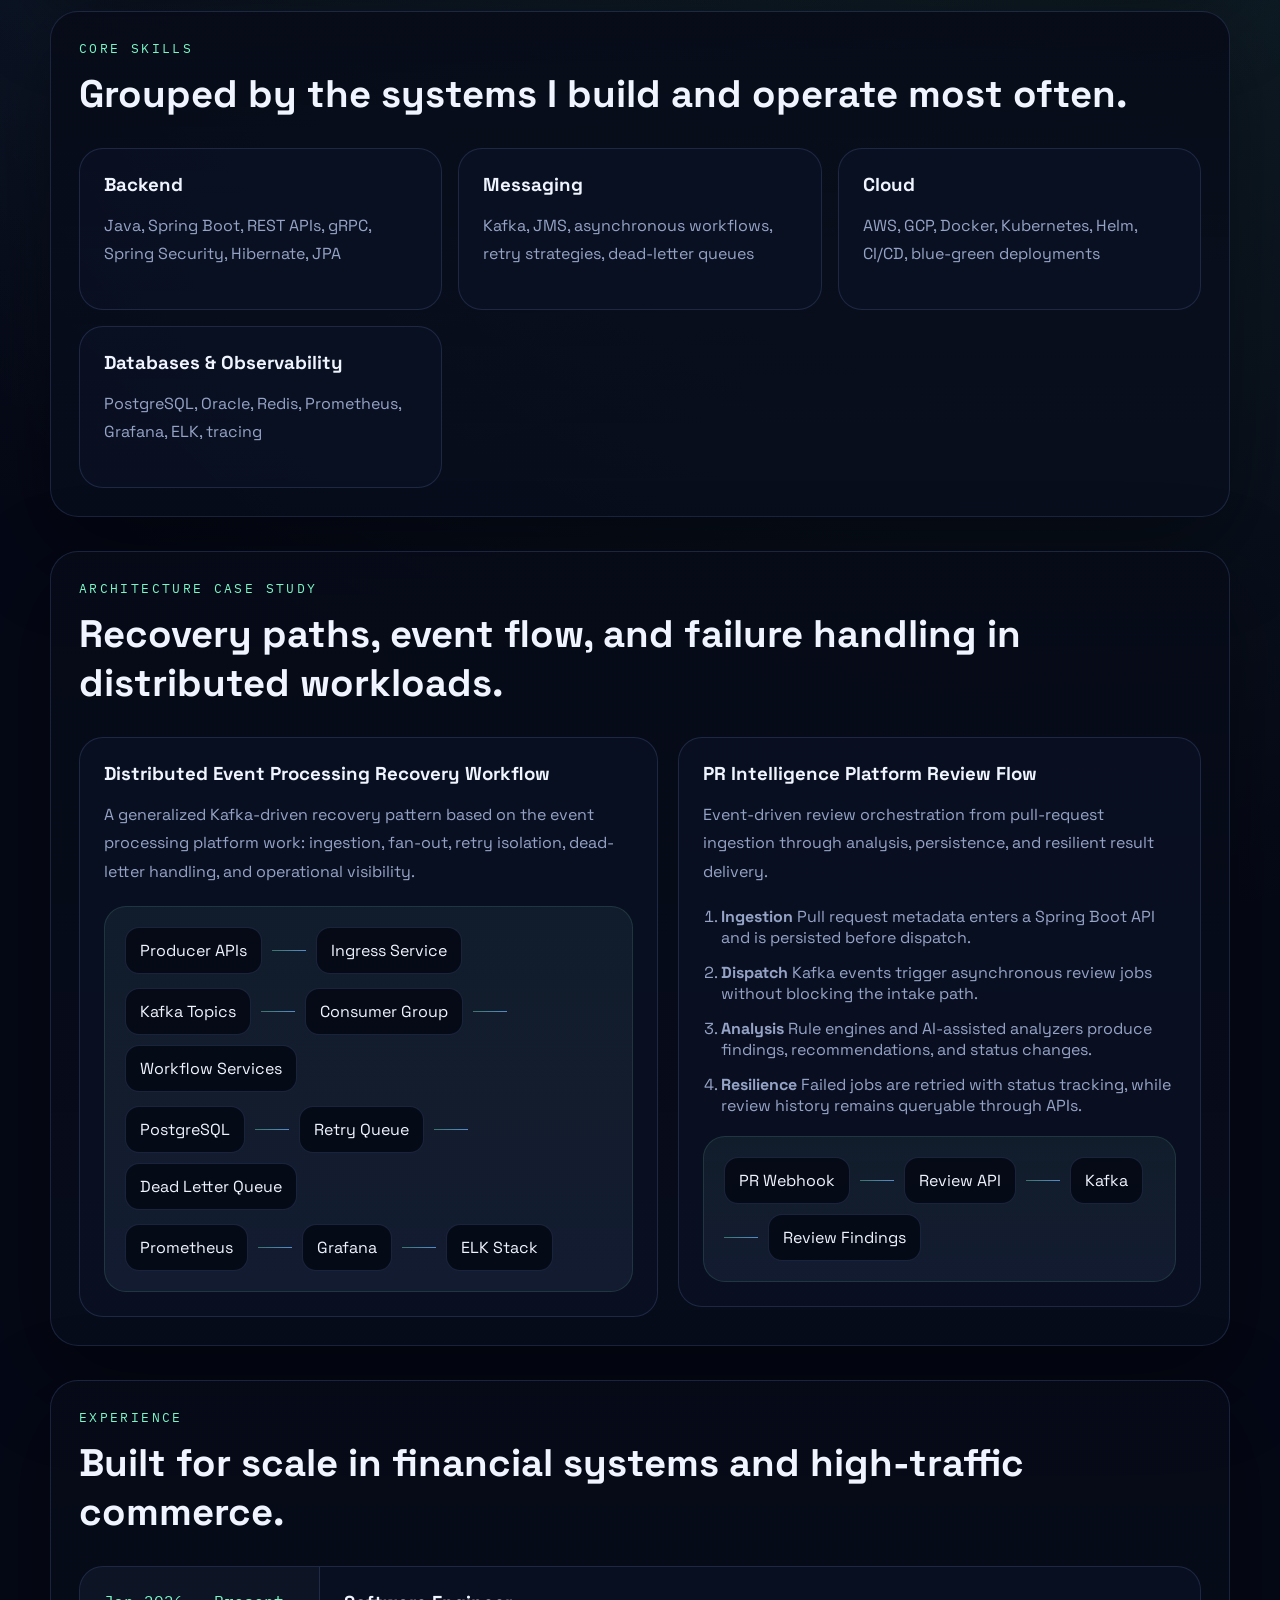
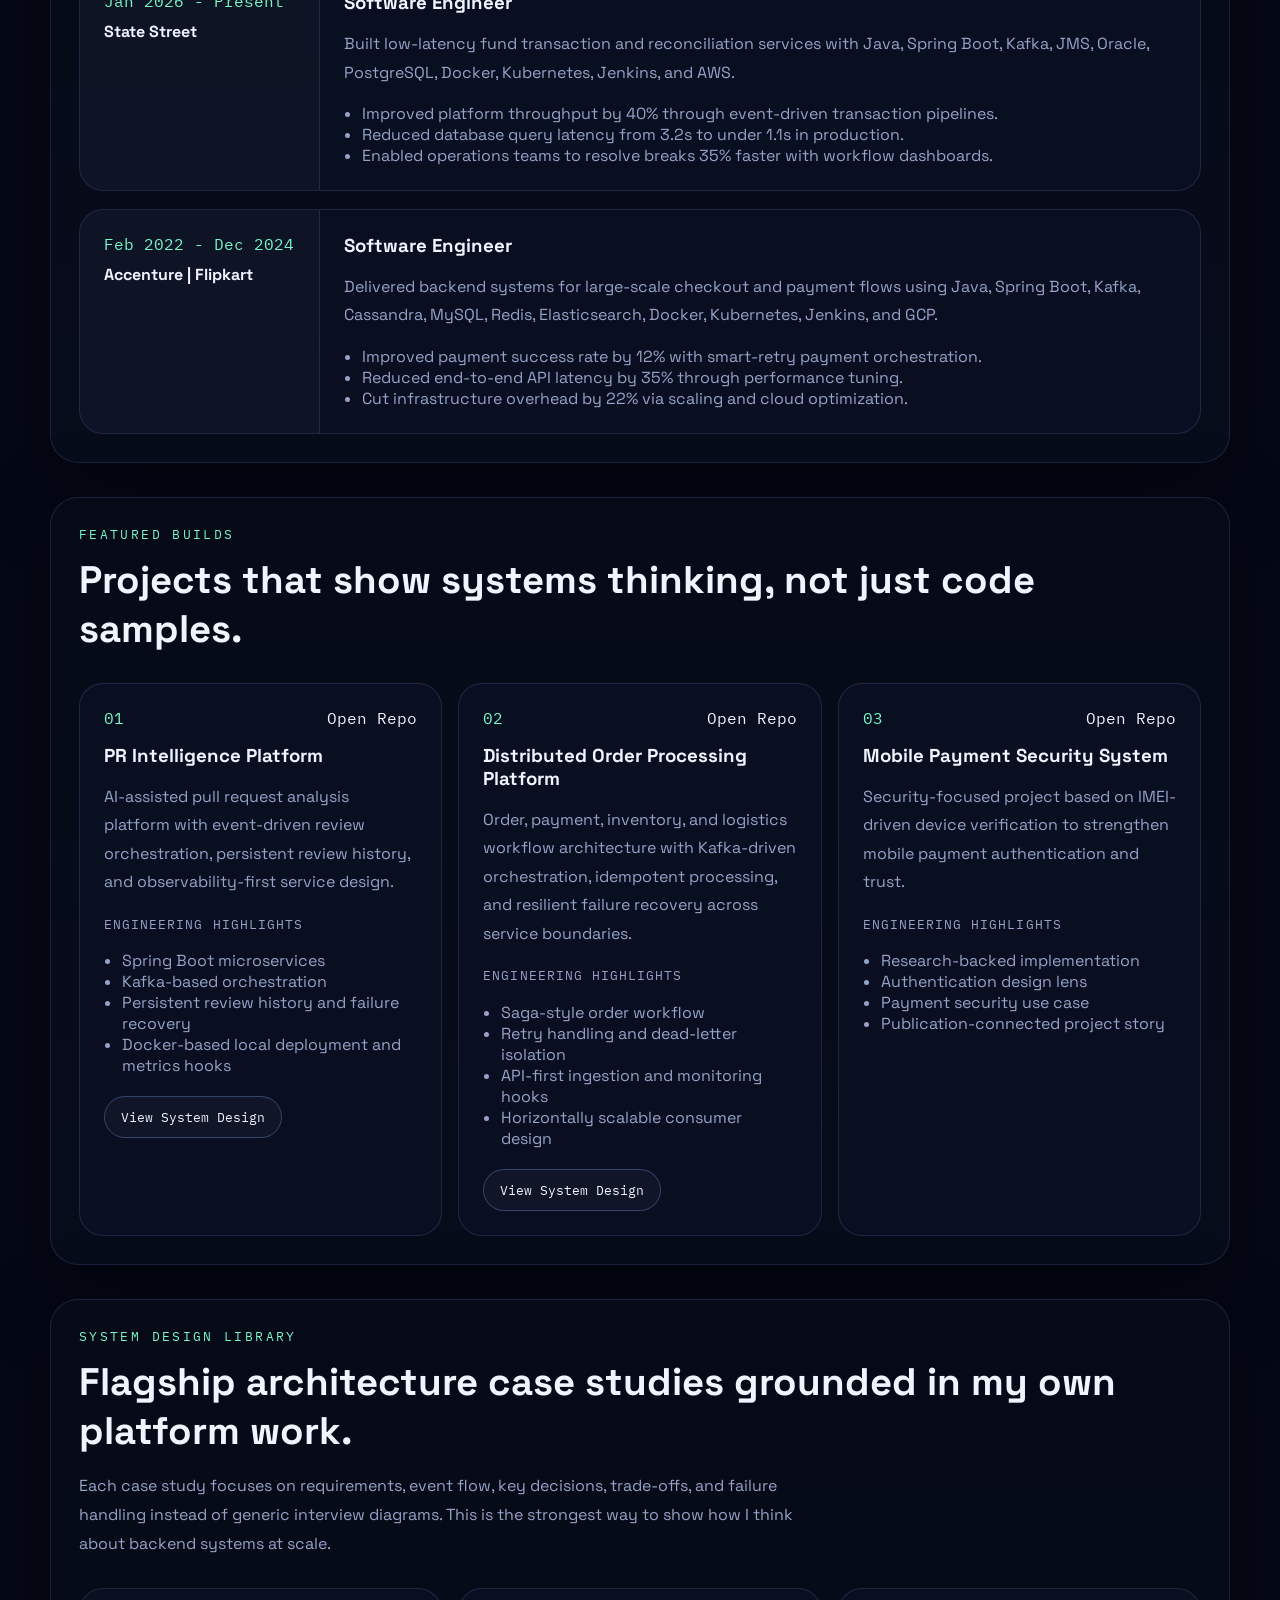
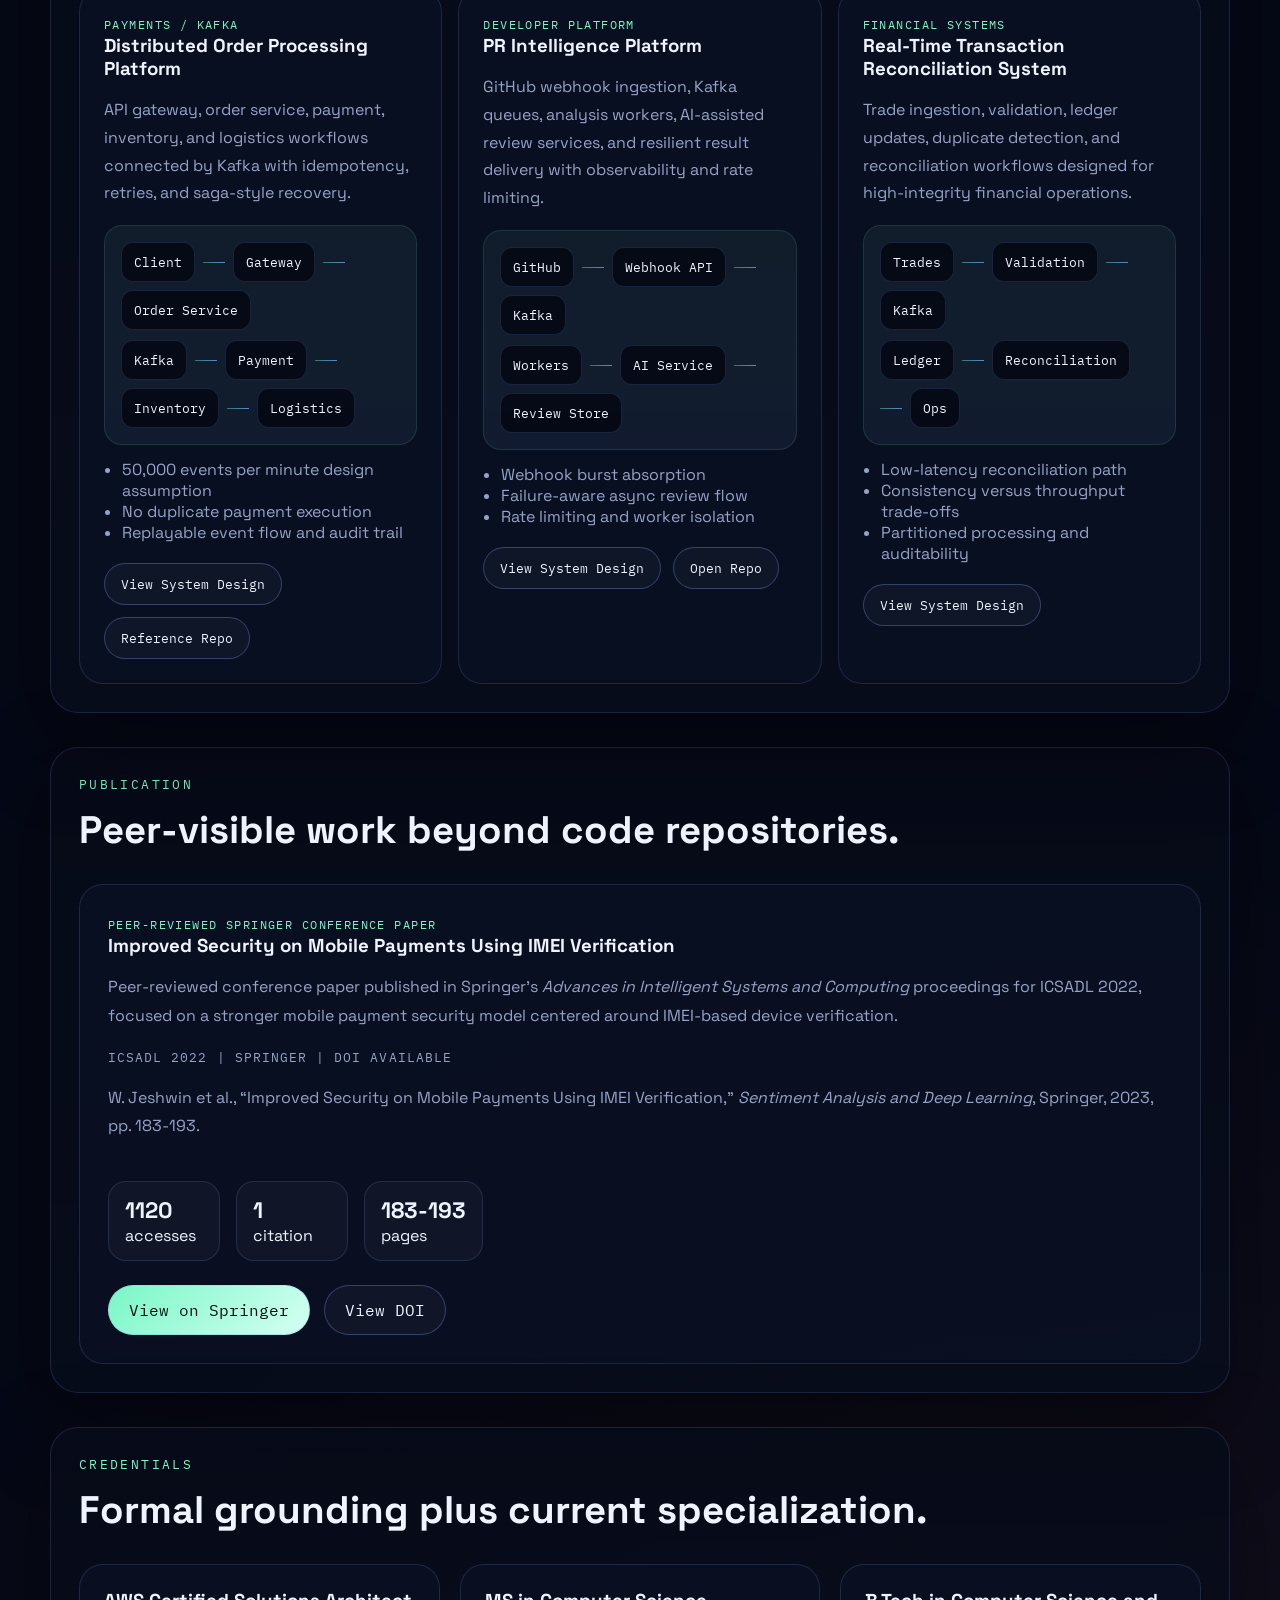
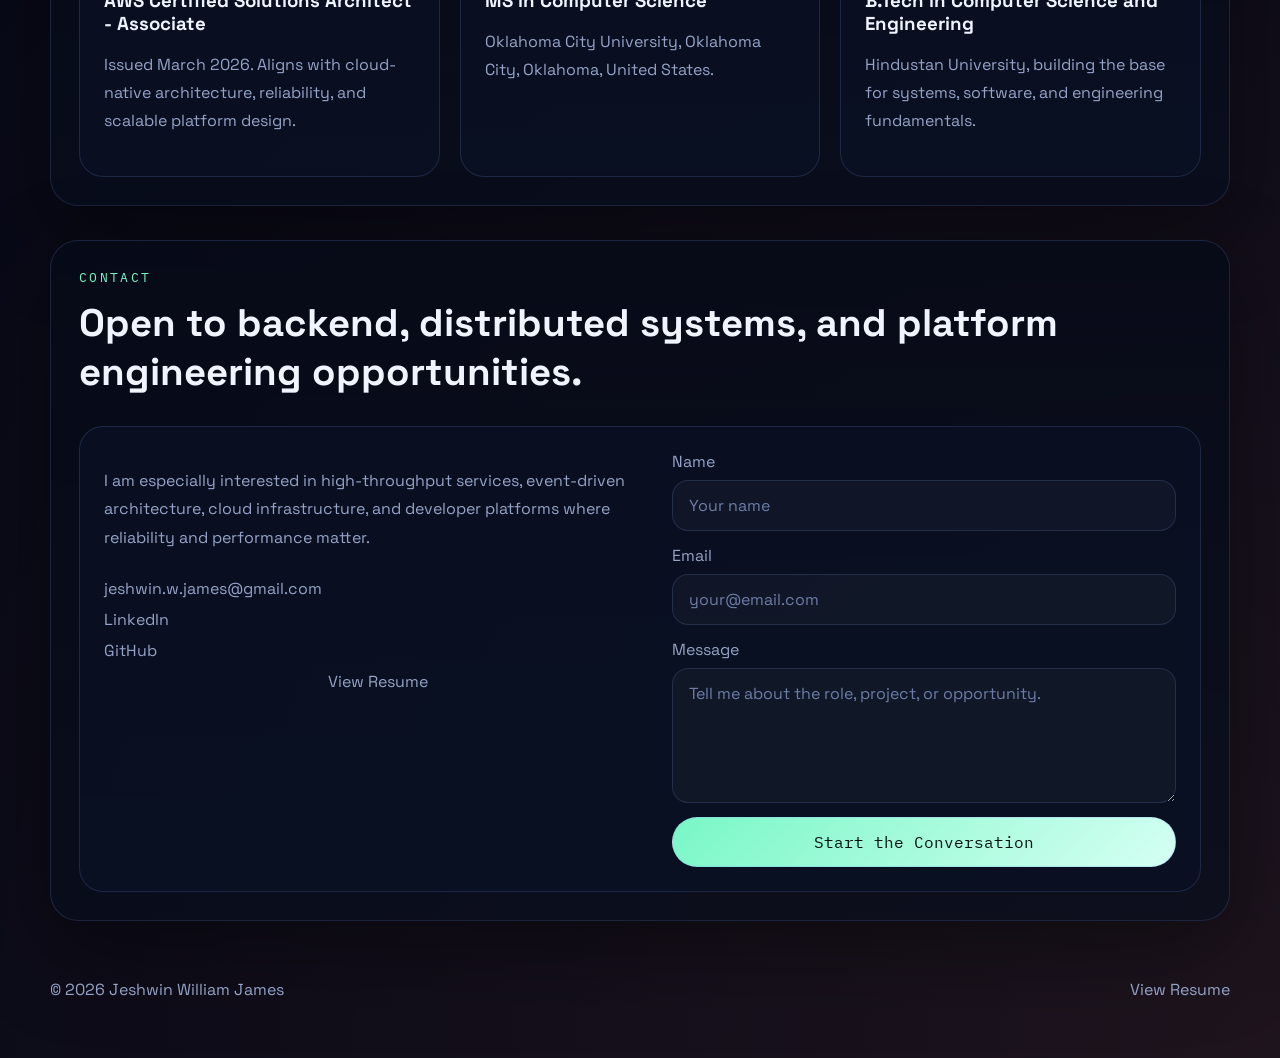
==== commit 5c1caba6: "Add system design case study pages" ====
--- a/index.html
+++ b/index.html
@@ -41,7 +41,8 @@
       <nav class="top-nav" aria-label="Primary">
         <a href="#experience">Experience</a>
         <a href="#projects">Projects</a>
-        <a href="#publication">Research</a>
+        <a href="#system-design-library">System Design</a>
+        <a href="#publication">Publication</a>
         <a href="#contact">Contact</a>
       </nav>
     </header>
@@ -62,7 +63,7 @@
           <div class="hero-actions">
             <button class="button button-primary" type="button" data-resume-open>View Resume</button>
             <a class="button button-secondary" href="https://github.com/jeshwinwilliam" target="_blank" rel="noreferrer">Open GitHub</a>
-            <a class="button button-secondary" href="#publication">Open Research</a>
+            <a class="button button-secondary" href="#publication">Open Publication</a>
             <a class="button button-secondary" href="https://www.linkedin.com/in/jeshwin-william-james-33a83b1a9/" target="_blank" rel="noreferrer">Open LinkedIn</a>
             <a class="button button-secondary" href="#contact">Contact</a>
           </div>
@@ -121,7 +122,7 @@
             <p>Read the current resume inside the site viewer with recent experience and technical strengths.</p>
           </button>
           <a class="link-card" href="https://link.springer.com/chapter/10.1007/978-981-19-5443-6_16" target="_blank" rel="noreferrer">
-            <span class="link-tag">Research</span>
+            <span class="link-tag">Publication</span>
             <strong>Springer Publication</strong>
             <p>Published work on IMEI-based mobile payment security.</p>
           </a>
@@ -131,9 +132,9 @@
             <p>Reach out for roles, collaborations, speaking, or technical consulting.</p>
           </a>
           <a class="link-card" href="#publication">
-            <span class="link-tag">Research</span>
+            <span class="link-tag">Paper</span>
             <strong>Publication Details</strong>
-            <p>Full citation, Springer record, and publication context.</p>
+            <p>Full citation, Springer record, publication context, and research impact.</p>
           </a>
         </div>
       </section>
@@ -316,24 +317,30 @@
               <li>Persistent review history and failure recovery</li>
               <li>Docker-based local deployment and metrics hooks</li>
             </ul>
+            <div class="project-actions">
+              <a class="button button-secondary button-small" href="./system-design/pr-intelligence/index.html">View System Design</a>
+            </div>
           </article>
           <article class="project-card">
             <div class="project-top">
               <span class="project-index">02</span>
               <a href="https://github.com/jeshwinwilliam/distributed-event-processing-system" target="_blank" rel="noreferrer">Open Repo</a>
             </div>
-            <h3>Distributed Event Processing System</h3>
-            <p>
-              Real-time event-processing platform built around Kafka, resilient
-              consumers, dead-letter handling, and horizontally scalable services.
+            <h3>Distributed Order Processing Platform</h3>
+            <p>
+              Order, payment, inventory, and logistics workflow architecture with Kafka-driven orchestration,
+              idempotent processing, and resilient failure recovery across service boundaries.
             </p>
             <p class="project-label">Engineering Highlights</p>
             <ul class="mini-points">
-              <li>Retry handling and DLQ workflow</li>
-              <li>REST APIs and monitoring hooks</li>
-              <li>Containerized deployment model</li>
+              <li>Saga-style order workflow</li>
+              <li>Retry handling and dead-letter isolation</li>
+              <li>API-first ingestion and monitoring hooks</li>
               <li>Horizontally scalable consumer design</li>
             </ul>
+            <div class="project-actions">
+              <a class="button button-secondary button-small" href="./system-design/order-processing/index.html">View System Design</a>
+            </div>
           </article>
           <article class="project-card">
             <div class="project-top">
@@ -352,6 +359,93 @@
               <li>Payment security use case</li>
               <li>Publication-connected project story</li>
             </ul>
+          </article>
+        </div>
+      </section>
+
+      <section class="section-shell system-design-library" id="system-design-library">
+        <div class="section-heading">
+          <p class="eyebrow">System Design Library</p>
+          <h2>Flagship architecture case studies grounded in my own platform work.</h2>
+          <p class="section-intro">
+            Each case study focuses on requirements, event flow, key decisions, trade-offs, and failure handling
+            instead of generic interview diagrams. This is the strongest way to show how I think about backend systems at scale.
+          </p>
+        </div>
+        <div class="case-study-grid">
+          <article class="case-study-card">
+            <span class="link-tag">Payments / Kafka</span>
+            <h3>Distributed Order Processing Platform</h3>
+            <p>
+              API gateway, order service, payment, inventory, and logistics workflows connected by Kafka with
+              idempotency, retries, and saga-style recovery.
+            </p>
+            <div class="mini-case-diagram">
+              <div class="mini-case-row">
+                <span>Client</span><i></i><span>Gateway</span><i></i><span>Order Service</span>
+              </div>
+              <div class="mini-case-row">
+                <span>Kafka</span><i></i><span>Payment</span><i></i><span>Inventory</span><i></i><span>Logistics</span>
+              </div>
+            </div>
+            <ul class="mini-points">
+              <li>50,000 events per minute design assumption</li>
+              <li>No duplicate payment execution</li>
+              <li>Replayable event flow and audit trail</li>
+            </ul>
+            <div class="project-actions">
+              <a class="button button-secondary button-small" href="./system-design/order-processing/index.html">View System Design</a>
+              <a class="button button-secondary button-small" href="https://github.com/jeshwinwilliam/distributed-event-processing-system" target="_blank" rel="noreferrer">Reference Repo</a>
+            </div>
+          </article>
+          <article class="case-study-card">
+            <span class="link-tag">Developer Platform</span>
+            <h3>PR Intelligence Platform</h3>
+            <p>
+              GitHub webhook ingestion, Kafka queues, analysis workers, AI-assisted review services, and resilient result delivery
+              with observability and rate limiting.
+            </p>
+            <div class="mini-case-diagram">
+              <div class="mini-case-row">
+                <span>GitHub</span><i></i><span>Webhook API</span><i></i><span>Kafka</span>
+              </div>
+              <div class="mini-case-row">
+                <span>Workers</span><i></i><span>AI Service</span><i></i><span>Review Store</span>
+              </div>
+            </div>
+            <ul class="mini-points">
+              <li>Webhook burst absorption</li>
+              <li>Failure-aware async review flow</li>
+              <li>Rate limiting and worker isolation</li>
+            </ul>
+            <div class="project-actions">
+              <a class="button button-secondary button-small" href="./system-design/pr-intelligence/index.html">View System Design</a>
+              <a class="button button-secondary button-small" href="https://github.com/jeshwinwilliam/pr-intelligence-platform-jeshwin" target="_blank" rel="noreferrer">Open Repo</a>
+            </div>
+          </article>
+          <article class="case-study-card">
+            <span class="link-tag">Financial Systems</span>
+            <h3>Real-Time Transaction Reconciliation System</h3>
+            <p>
+              Trade ingestion, validation, ledger updates, duplicate detection, and reconciliation workflows designed
+              for high-integrity financial operations.
+            </p>
+            <div class="mini-case-diagram">
+              <div class="mini-case-row">
+                <span>Trades</span><i></i><span>Validation</span><i></i><span>Kafka</span>
+              </div>
+              <div class="mini-case-row">
+                <span>Ledger</span><i></i><span>Reconciliation</span><i></i><span>Ops</span>
+              </div>
+            </div>
+            <ul class="mini-points">
+              <li>Low-latency reconciliation path</li>
+              <li>Consistency versus throughput trade-offs</li>
+              <li>Partitioned processing and auditability</li>
+            </ul>
+            <div class="project-actions">
+              <a class="button button-secondary button-small" href="./system-design/reconciliation/index.html">View System Design</a>
+            </div>
           </article>
         </div>
       </section>
--- a/styles.css
+++ b/styles.css
@@ -514,6 +514,308 @@
   color: var(--accent);
 }
 
+.section-intro,
+.case-text {
+  color: var(--muted);
+  line-height: 1.82;
+  max-width: 72ch;
+}
+
+.project-actions {
+  display: flex;
+  flex-wrap: wrap;
+  gap: 12px;
+  margin-top: 20px;
+}
+
+.button-small {
+  padding: 11px 16px;
+  font-size: 0.84rem;
+}
+
+.system-design-library {
+  position: relative;
+  overflow: hidden;
+}
+
+.case-study-grid,
+.requirement-grid,
+.decision-grid,
+.tradeoff-grid,
+.failure-grid {
+  display: grid;
+  gap: 16px;
+}
+
+.case-study-grid,
+.decision-grid,
+.tradeoff-grid,
+.failure-grid {
+  grid-template-columns: repeat(3, minmax(0, 1fr));
+}
+
+.requirement-grid {
+  grid-template-columns: repeat(3, minmax(0, 1fr));
+}
+
+.case-study-card,
+.requirement-card,
+.decision-card,
+.tradeoff-card,
+.failure-card {
+  padding: 24px;
+  border-radius: 24px;
+  background: var(--panel);
+  border: 1px solid var(--line);
+}
+
+.case-study-card p,
+.requirement-card span,
+.decision-card p,
+.tradeoff-card p,
+.failure-card p {
+  color: var(--muted);
+  line-height: 1.74;
+}
+
+.mini-case-diagram {
+  display: grid;
+  gap: 10px;
+  margin-top: 18px;
+  padding: 16px;
+  border-radius: 18px;
+  background:
+    linear-gradient(180deg, rgba(121, 247, 198, 0.04), rgba(107, 177, 255, 0.05)),
+    rgba(255, 255, 255, 0.02);
+  border: 1px solid rgba(121, 247, 198, 0.12);
+}
+
+.mini-case-row {
+  display: flex;
+  align-items: center;
+  gap: 8px;
+  flex-wrap: wrap;
+}
+
+.mini-case-row span {
+  padding: 10px 12px;
+  border-radius: 12px;
+  background: rgba(3, 7, 18, 0.82);
+  border: 1px solid var(--line);
+  color: var(--text);
+  font-size: 0.83rem;
+  font-family: "IBM Plex Mono", monospace;
+}
+
+.mini-case-row i {
+  display: inline-block;
+  width: 22px;
+  height: 1px;
+  background: linear-gradient(90deg, rgba(121, 247, 198, 0.4), rgba(107, 177, 255, 0.75));
+}
+
+.requirement-card strong {
+  display: block;
+  margin-bottom: 10px;
+  font-size: 1rem;
+}
+
+.case-hero {
+  align-items: start;
+}
+
+.case-study-shell {
+  margin-bottom: 24px;
+}
+
+.case-diagram {
+  display: grid;
+  gap: 16px;
+  padding: 22px;
+  border-radius: 24px;
+  background:
+    radial-gradient(circle at top right, rgba(121, 247, 198, 0.08), transparent 22%),
+    linear-gradient(180deg, rgba(121, 247, 198, 0.04), rgba(107, 177, 255, 0.05)),
+    rgba(255, 255, 255, 0.02);
+  border: 1px solid rgba(121, 247, 198, 0.12);
+}
+
+.architecture-canvas {
+  display: grid;
+  gap: 18px;
+  padding: 26px;
+  border-radius: 26px;
+  background:
+    linear-gradient(180deg, rgba(255, 255, 255, 0.02), rgba(255, 255, 255, 0.01)),
+    rgba(7, 11, 24, 0.92);
+  border: 1px solid rgba(255, 255, 255, 0.08);
+  box-shadow: inset 0 0 0 1px rgba(255, 255, 255, 0.02);
+}
+
+.architecture-header {
+  display: flex;
+  justify-content: center;
+}
+
+.architecture-grid,
+.deployment-grid {
+  display: grid;
+  gap: 18px;
+}
+
+.architecture-grid {
+  grid-template-columns: 1fr 1.4fr;
+  grid-template-areas:
+    "messaging edge"
+    "messaging services"
+    "observability data";
+}
+
+.deployment-grid {
+  grid-template-columns: 1.1fr 0.9fr;
+}
+
+.zone-card {
+  position: relative;
+  padding: 22px;
+  border-radius: 24px;
+  background: rgba(255, 255, 255, 0.04);
+  border: 1px solid rgba(255, 255, 255, 0.09);
+}
+
+.zone-edge { grid-area: edge; }
+.zone-services { grid-area: services; }
+.zone-messaging { grid-area: messaging; }
+.zone-observability { grid-area: observability; }
+.zone-data { grid-area: data; }
+
+.zone-title {
+  position: absolute;
+  top: 10px;
+  left: 18px;
+  font-size: 0.8rem;
+  letter-spacing: 0.08em;
+  text-transform: uppercase;
+  color: rgba(239, 244, 255, 0.76);
+  font-family: "IBM Plex Mono", monospace;
+}
+
+.zone-stack,
+.service-layout,
+.platform-columns {
+  display: grid;
+  gap: 14px;
+  margin-top: 20px;
+}
+
+.service-row,
+.data-layout {
+  display: grid;
+  gap: 14px;
+  margin-top: 14px;
+}
+
+.service-row {
+  grid-template-columns: repeat(4, minmax(0, 1fr));
+}
+
+.service-row-compact {
+  grid-template-columns: repeat(3, minmax(0, 1fr));
+  margin-top: 20px;
+}
+
+.data-layout {
+  grid-template-columns: repeat(3, minmax(0, 1fr));
+}
+
+.platform-columns {
+  grid-template-columns: repeat(3, minmax(0, 1fr));
+  align-items: start;
+}
+
+.platform-column {
+  display: grid;
+  gap: 14px;
+}
+
+.diagram-box,
+.diagram-cylinder {
+  min-height: 56px;
+  display: grid;
+  place-items: center;
+  padding: 12px 14px;
+  text-align: center;
+  color: var(--text);
+  background: rgba(19, 24, 37, 0.96);
+  border: 1px solid rgba(255, 255, 255, 0.22);
+  box-shadow: inset 0 0 0 1px rgba(255, 255, 255, 0.03);
+  font-family: "IBM Plex Mono", monospace;
+  font-size: 0.88rem;
+}
+
+.diagram-box {
+  border-radius: 2px;
+}
+
+.diagram-box-client {
+  min-width: 240px;
+}
+
+.diagram-cylinder {
+  border-radius: 999px / 22px;
+}
+
+.service-primary {
+  max-width: 260px;
+  justify-self: center;
+}
+
+.zone-chips {
+  display: flex;
+  flex-wrap: wrap;
+  gap: 10px;
+  margin-top: 14px;
+}
+
+.zone-chips span,
+.flow-strip span {
+  padding: 9px 12px;
+  border-radius: 999px;
+  border: 1px solid rgba(132, 168, 255, 0.22);
+  background: rgba(10, 17, 35, 0.84);
+  color: var(--muted);
+  font-family: "IBM Plex Mono", monospace;
+  font-size: 0.76rem;
+}
+
+.flow-strip {
+  display: flex;
+  flex-wrap: wrap;
+  gap: 10px;
+  align-items: center;
+}
+
+.case-row {
+  display: flex;
+  align-items: center;
+  gap: 10px;
+  flex-wrap: wrap;
+}
+
+.case-row span {
+  padding: 13px 15px;
+  border-radius: 14px;
+  background: rgba(3, 7, 18, 0.82);
+  border: 1px solid var(--line);
+}
+
+.case-row i {
+  display: inline-block;
+  width: 34px;
+  height: 1px;
+  background: linear-gradient(90deg, rgba(121, 247, 198, 0.4), rgba(107, 177, 255, 0.75));
+}
+
 .publication-card {
   padding: 28px;
   display: grid;
@@ -701,11 +1003,25 @@
   .architecture-board,
   .projects-grid,
   .credentials-grid,
+  .architecture-grid,
+  .deployment-grid,
+  .case-study-grid,
+  .requirement-grid,
+  .decision-grid,
+  .tradeoff-grid,
+  .failure-grid,
   .contact-panel {
     grid-template-columns: 1fr;
   }
 
   .timeline-item {
+    grid-template-columns: 1fr;
+  }
+
+  .service-row,
+  .service-row-compact,
+  .data-layout,
+  .platform-columns {
     grid-template-columns: 1fr;
   }
 
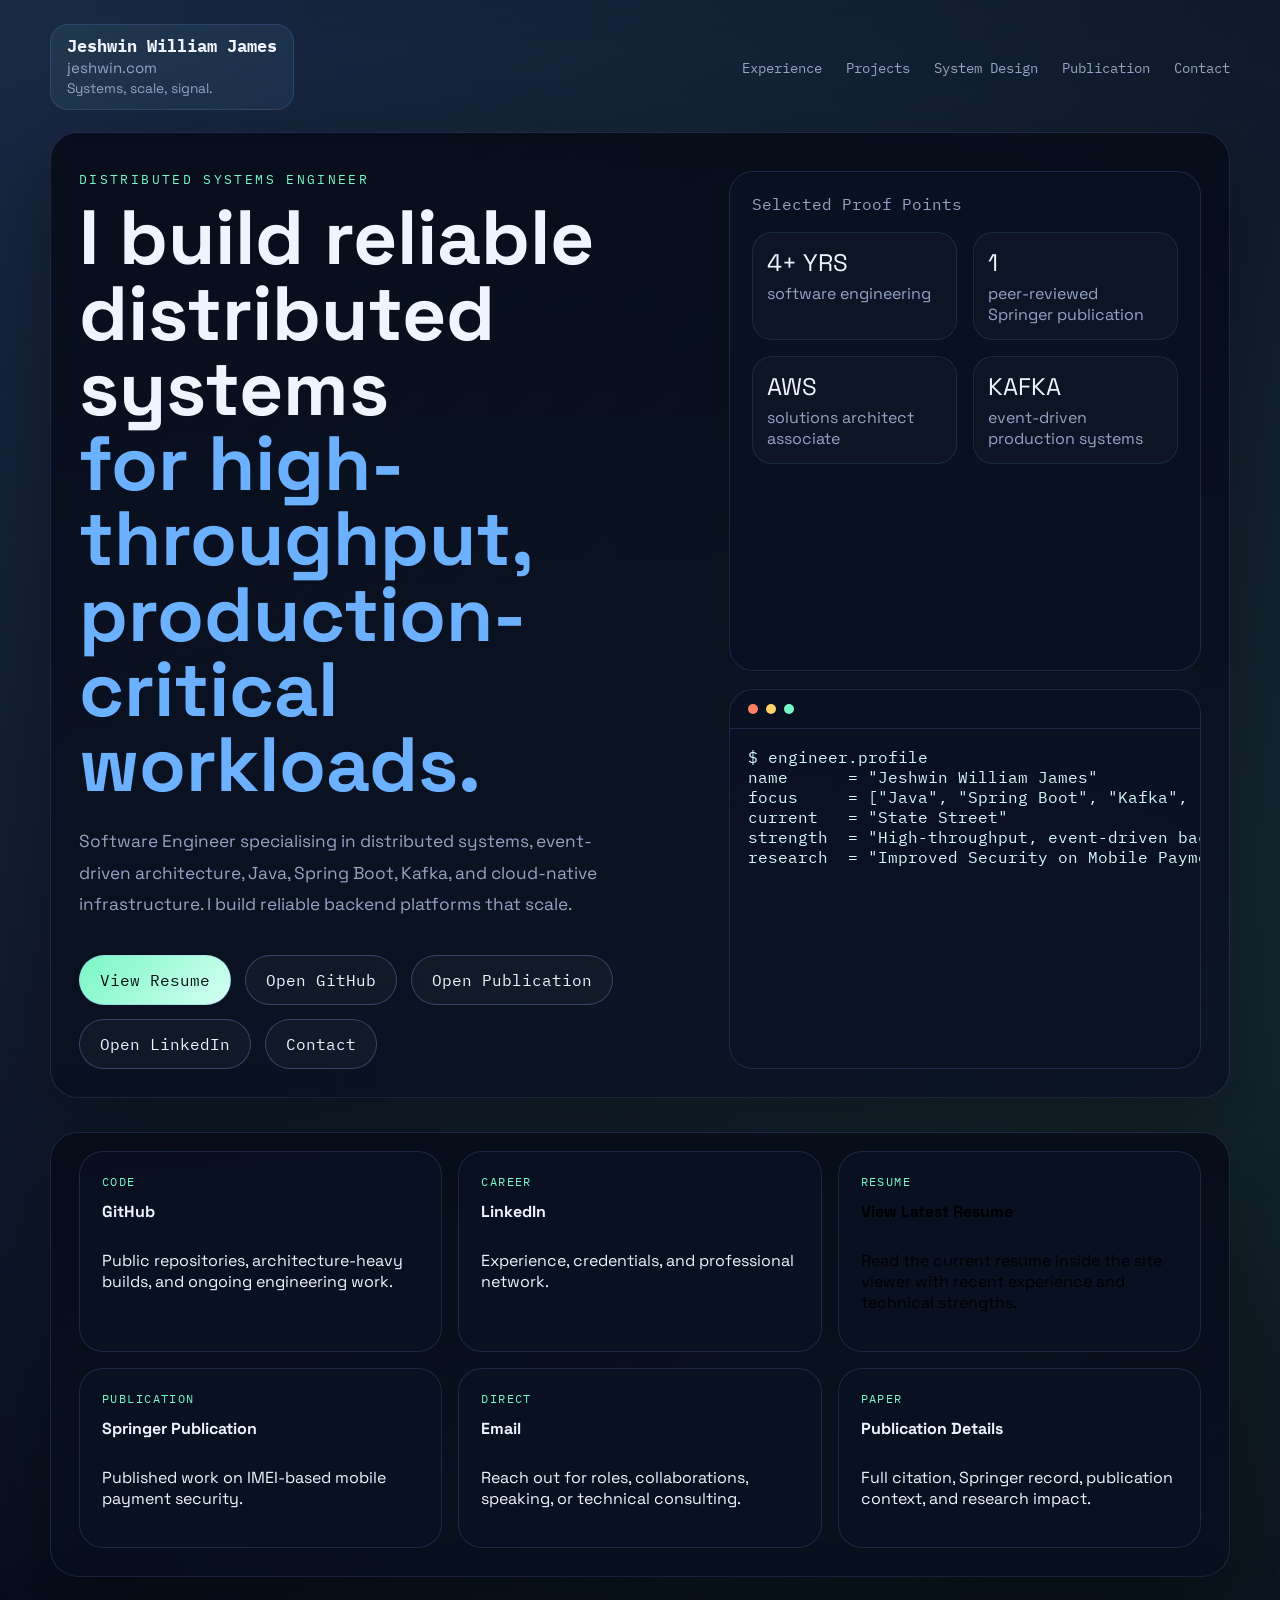
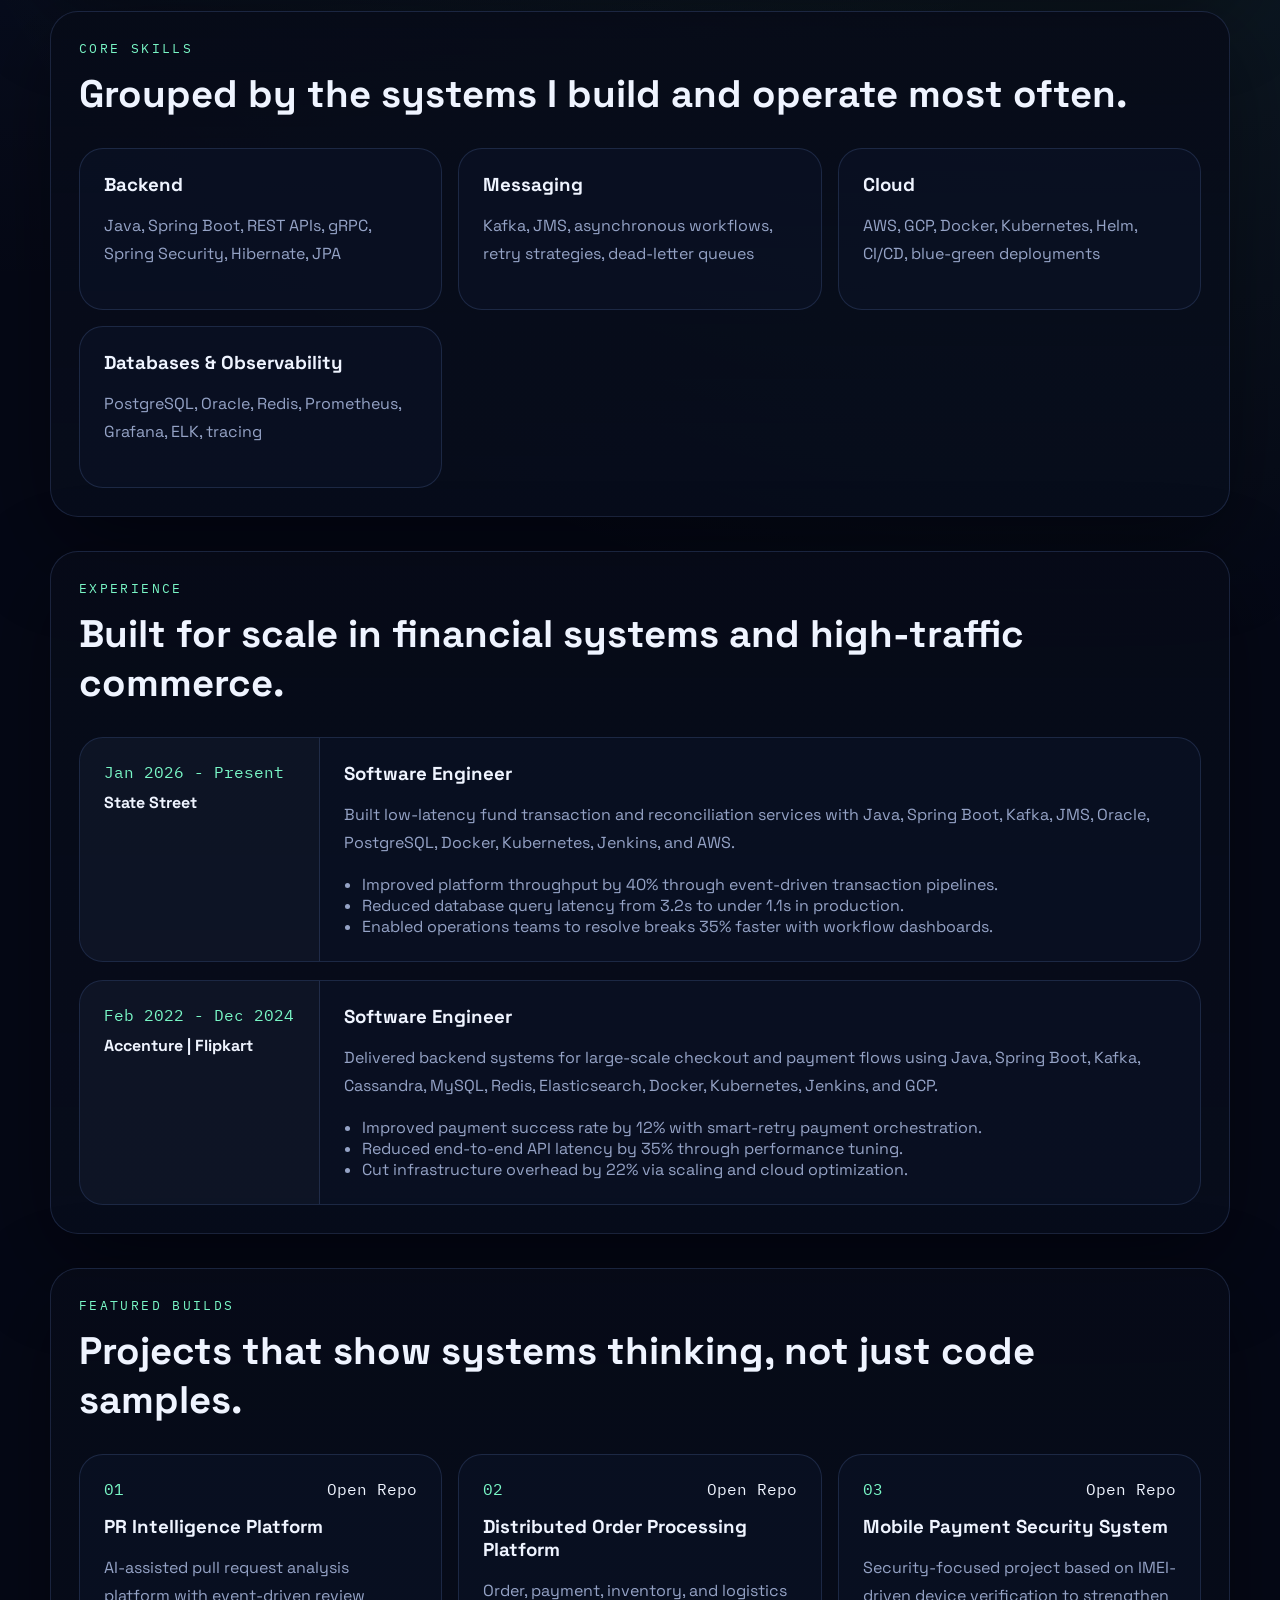
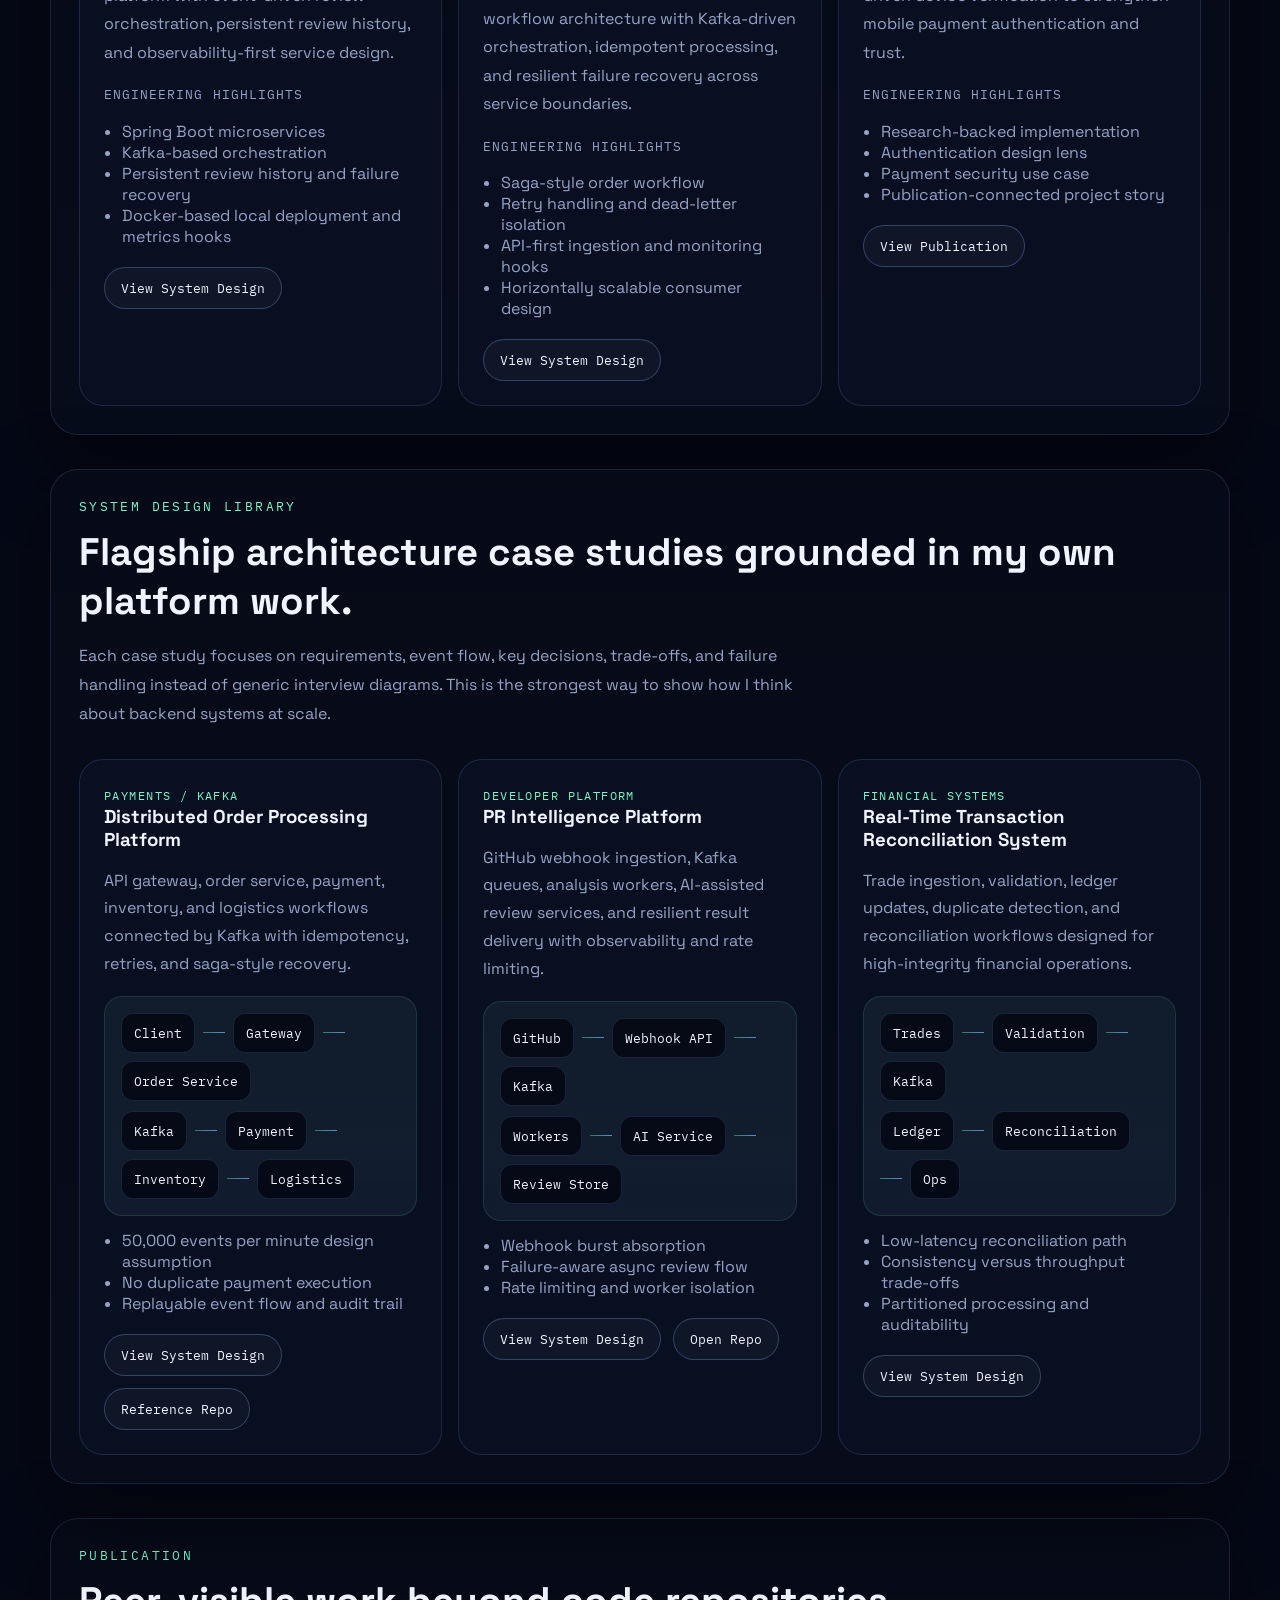
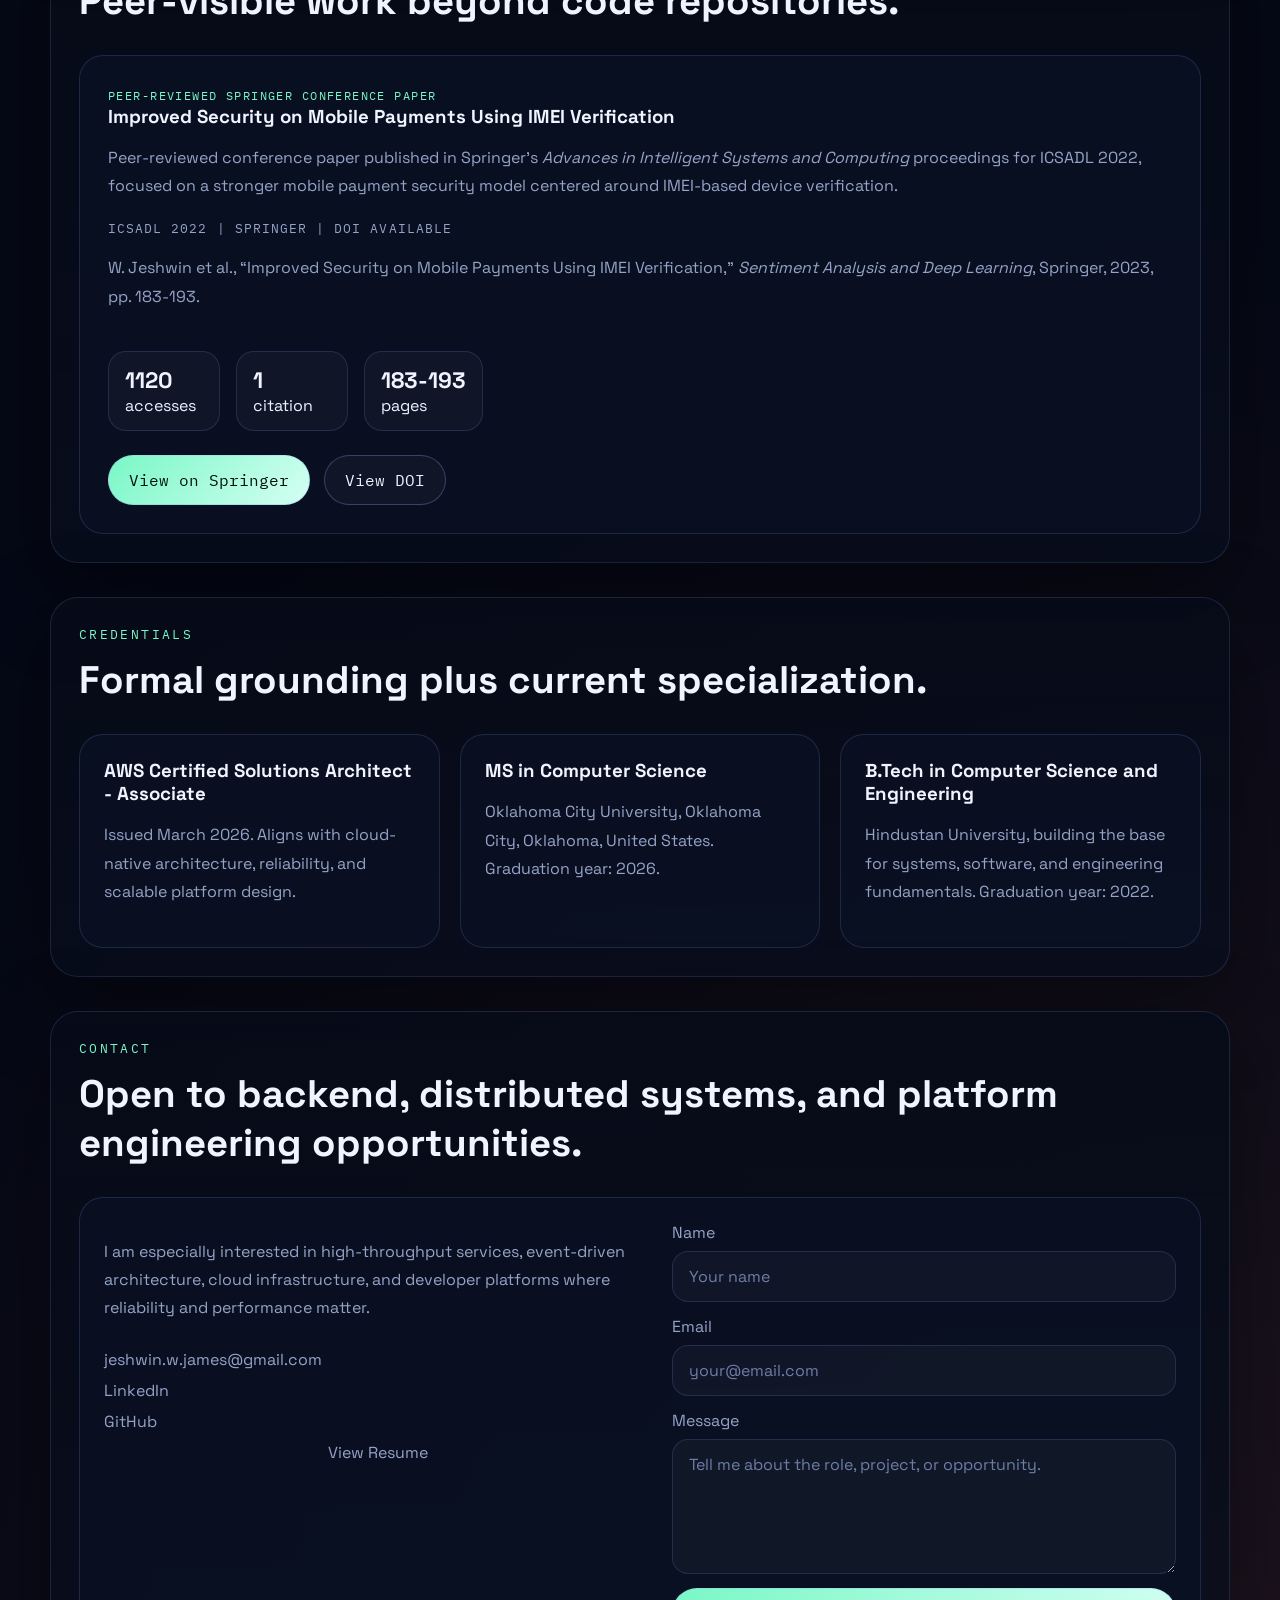
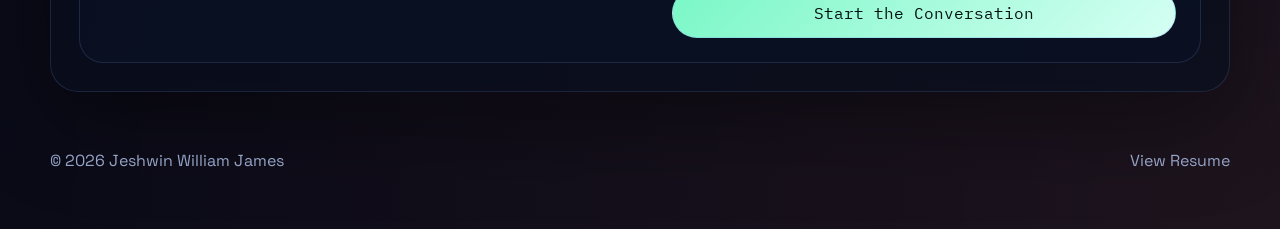
==== commit f2c832a6: "Polish homepage and mermaid system designs" ====
--- a/index.html
+++ b/index.html
@@ -73,7 +73,7 @@
             <p class="panel-label">Selected Proof Points</p>
             <div class="signal-grid">
               <article>
-                <span class="signal-value">3+ yrs</span>
+                <span class="signal-value">4+ yrs</span>
                 <span class="signal-key">software engineering</span>
               </article>
               <article>
@@ -164,89 +164,6 @@
         </div>
       </section>
 
-      <section class="section-shell architecture-section" id="architecture">
-        <div class="section-heading">
-          <p class="eyebrow">Architecture Case Study</p>
-          <h2>Recovery paths, event flow, and failure handling in distributed workloads.</h2>
-        </div>
-        <div class="architecture-board">
-          <div class="board-column">
-            <article class="board-card">
-              <h3>Distributed Event Processing Recovery Workflow</h3>
-              <p>
-                A generalized Kafka-driven recovery pattern based on the event
-                processing platform work: ingestion, fan-out, retry isolation,
-                dead-letter handling, and operational visibility.
-              </p>
-              <div class="diagram">
-                <div class="diagram-row">
-                  <span>Producer APIs</span>
-                  <i></i>
-                  <span>Ingress Service</span>
-                </div>
-                <div class="diagram-row">
-                  <span>Kafka Topics</span>
-                  <i></i>
-                  <span>Consumer Group</span>
-                  <i></i>
-                  <span>Workflow Services</span>
-                </div>
-                <div class="diagram-row">
-                  <span>PostgreSQL</span>
-                  <i></i>
-                  <span>Retry Queue</span>
-                  <i></i>
-                  <span>Dead Letter Queue</span>
-                </div>
-                <div class="diagram-row">
-                  <span>Prometheus</span>
-                  <i></i>
-                  <span>Grafana</span>
-                  <i></i>
-                  <span>ELK Stack</span>
-                </div>
-              </div>
-            </article>
-          </div>
-          <div class="board-column">
-            <article class="board-card deployment-card">
-              <h3>PR Intelligence Platform Review Flow</h3>
-              <p>
-                Event-driven review orchestration from pull-request ingestion
-                through analysis, persistence, and resilient result delivery.
-              </p>
-              <ol class="deploy-flow">
-                <li>
-                  <strong>Ingestion</strong>
-                  Pull request metadata enters a Spring Boot API and is persisted before dispatch.
-                </li>
-                <li>
-                  <strong>Dispatch</strong>
-                  Kafka events trigger asynchronous review jobs without blocking the intake path.
-                </li>
-                <li>
-                  <strong>Analysis</strong>
-                  Rule engines and AI-assisted analyzers produce findings, recommendations, and status changes.
-                </li>
-                <li>
-                  <strong>Resilience</strong>
-                  Failed jobs are retried with status tracking, while review history remains queryable through APIs.
-                </li>
-              </ol>
-              <div class="deploy-visual">
-                <span>PR Webhook</span>
-                <b></b>
-                <span>Review API</span>
-                <b></b>
-                <span>Kafka</span>
-                <b></b>
-                <span>Review Findings</span>
-              </div>
-            </article>
-          </div>
-        </div>
-      </section>
-
       <section class="section-shell experience-section" id="experience">
         <div class="section-heading">
           <p class="eyebrow">Experience</p>
@@ -359,6 +276,9 @@
               <li>Payment security use case</li>
               <li>Publication-connected project story</li>
             </ul>
+            <div class="project-actions">
+              <a class="button button-secondary button-small" href="#publication">View Publication</a>
+            </div>
           </article>
         </div>
       </section>
@@ -505,11 +425,11 @@
           </article>
           <article class="credential-card">
             <h3>MS in Computer Science</h3>
-            <p>Oklahoma City University, Oklahoma City, Oklahoma, United States.</p>
+            <p>Oklahoma City University, Oklahoma City, Oklahoma, United States. Graduation year: 2026.</p>
           </article>
           <article class="credential-card">
             <h3>B.Tech in Computer Science and Engineering</h3>
-            <p>Hindustan University, building the base for systems, software, and engineering fundamentals.</p>
+            <p>Hindustan University, building the base for systems, software, and engineering fundamentals. Graduation year: 2022.</p>
           </article>
         </div>
       </section>
--- a/styles.css
+++ b/styles.css
@@ -652,6 +652,29 @@
   box-shadow: inset 0 0 0 1px rgba(255, 255, 255, 0.02);
 }
 
+.mermaid-shell {
+  display: grid;
+  gap: 18px;
+  padding: 26px;
+  border-radius: 26px;
+  background:
+    linear-gradient(180deg, rgba(255, 255, 255, 0.02), rgba(255, 255, 255, 0.01)),
+    rgba(7, 11, 24, 0.92);
+  border: 1px solid rgba(255, 255, 255, 0.08);
+  box-shadow: inset 0 0 0 1px rgba(255, 255, 255, 0.02);
+  overflow: auto;
+}
+
+.mermaid-diagram {
+  min-width: 880px;
+  padding: 8px 0;
+}
+
+.mermaid-diagram svg {
+  width: 100%;
+  height: auto;
+}
+
 .architecture-header {
   display: flex;
   justify-content: center;
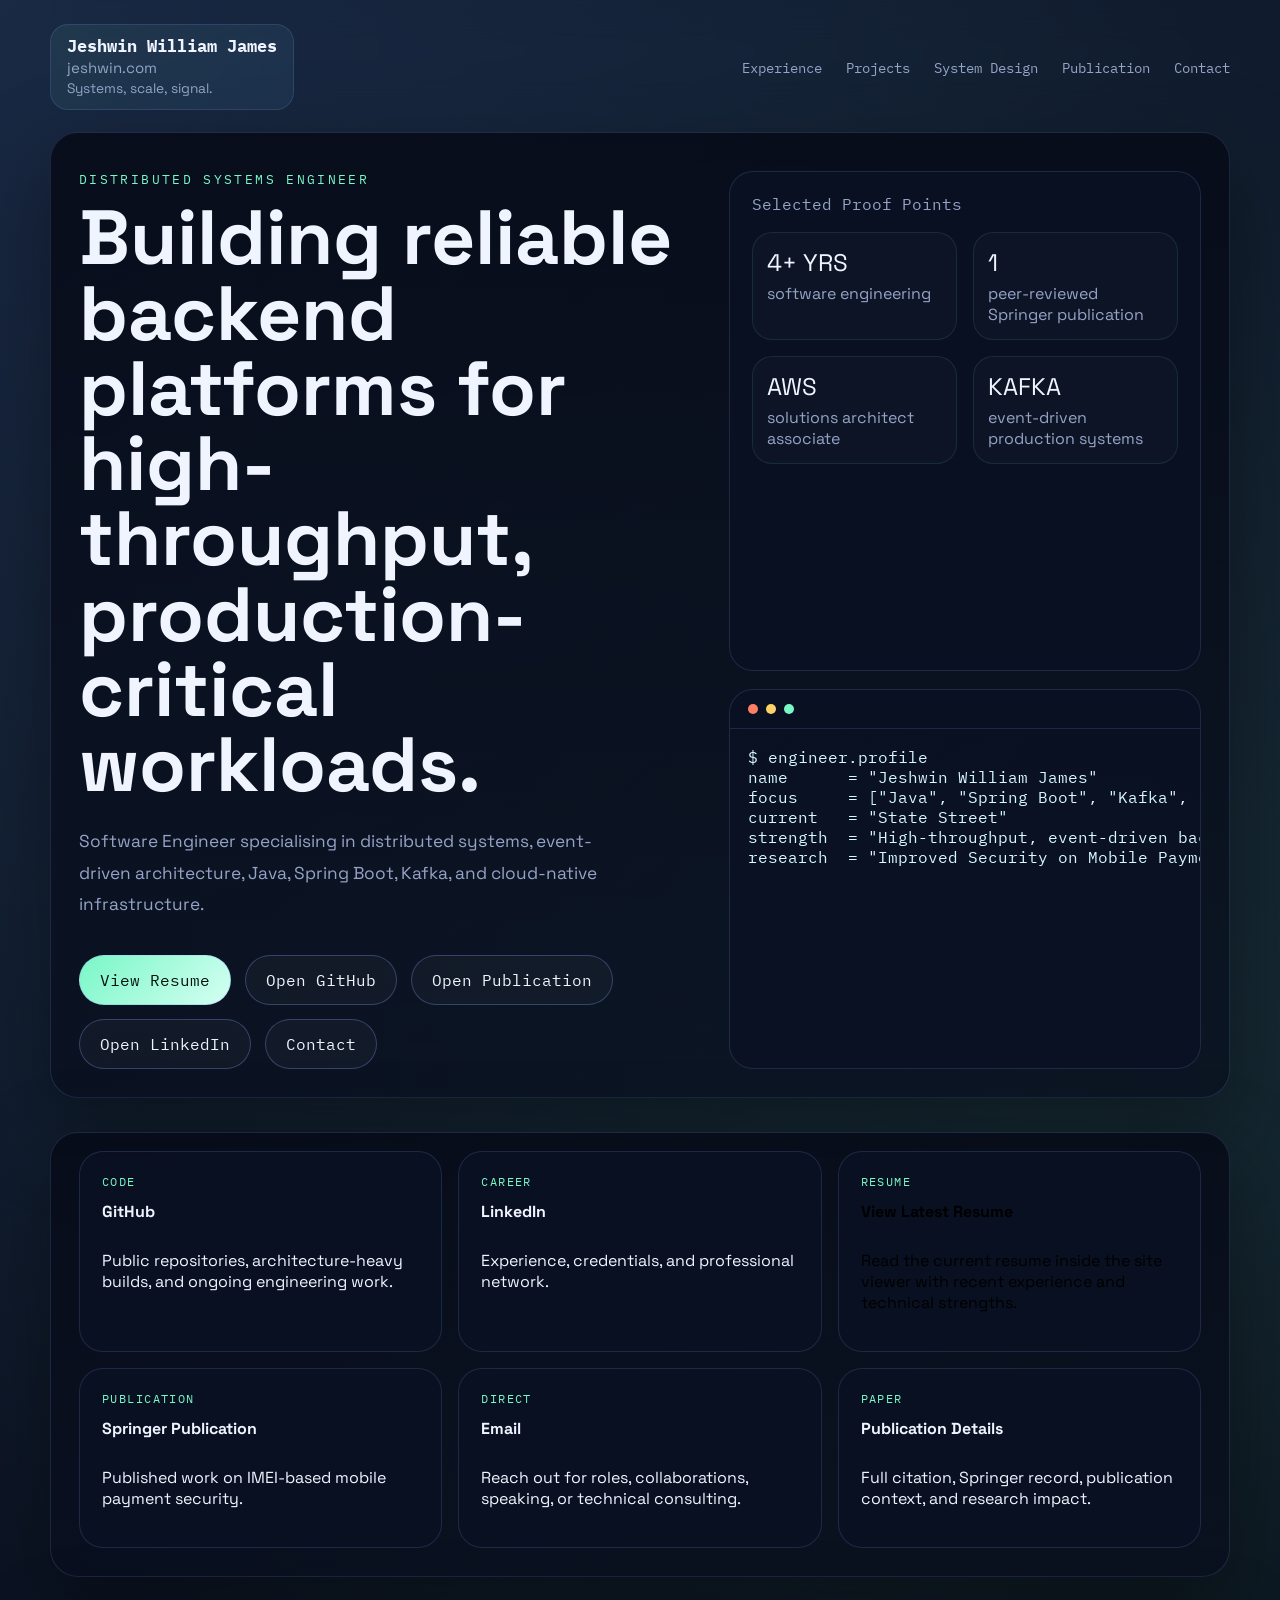
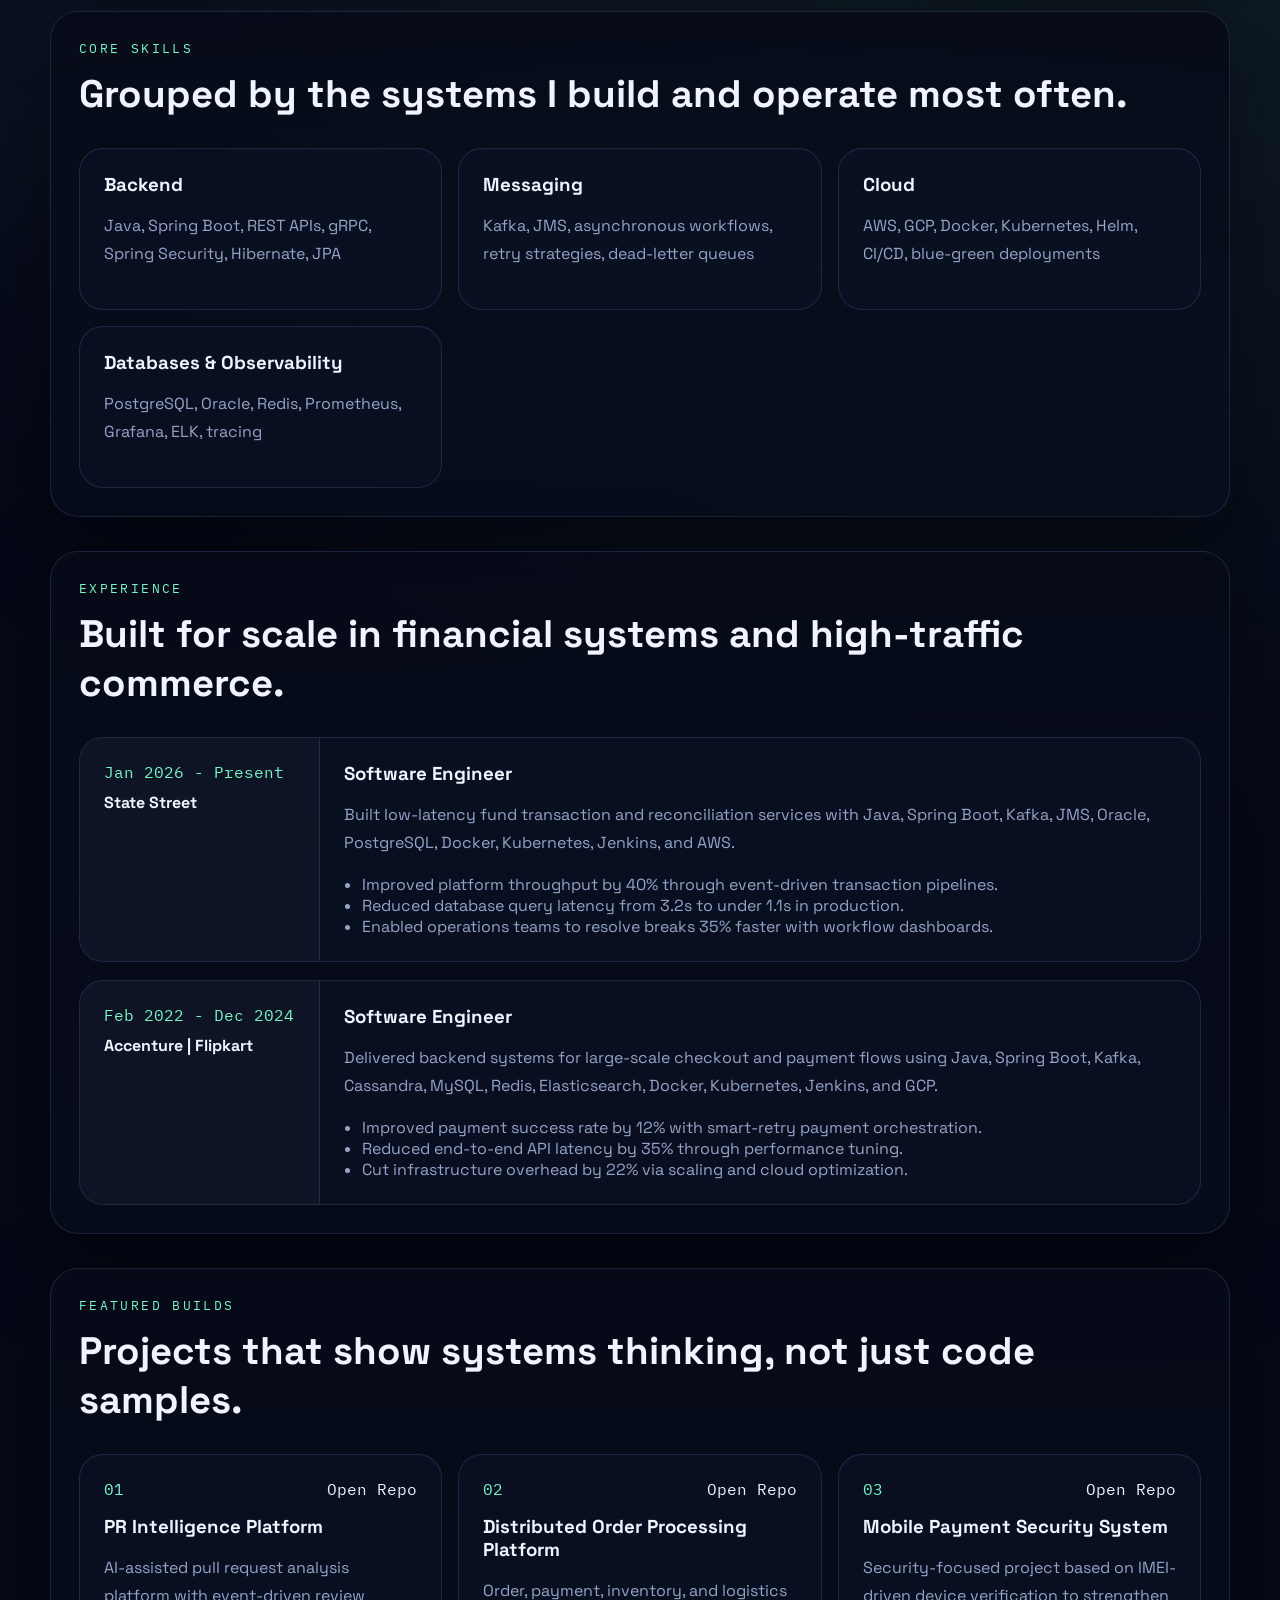
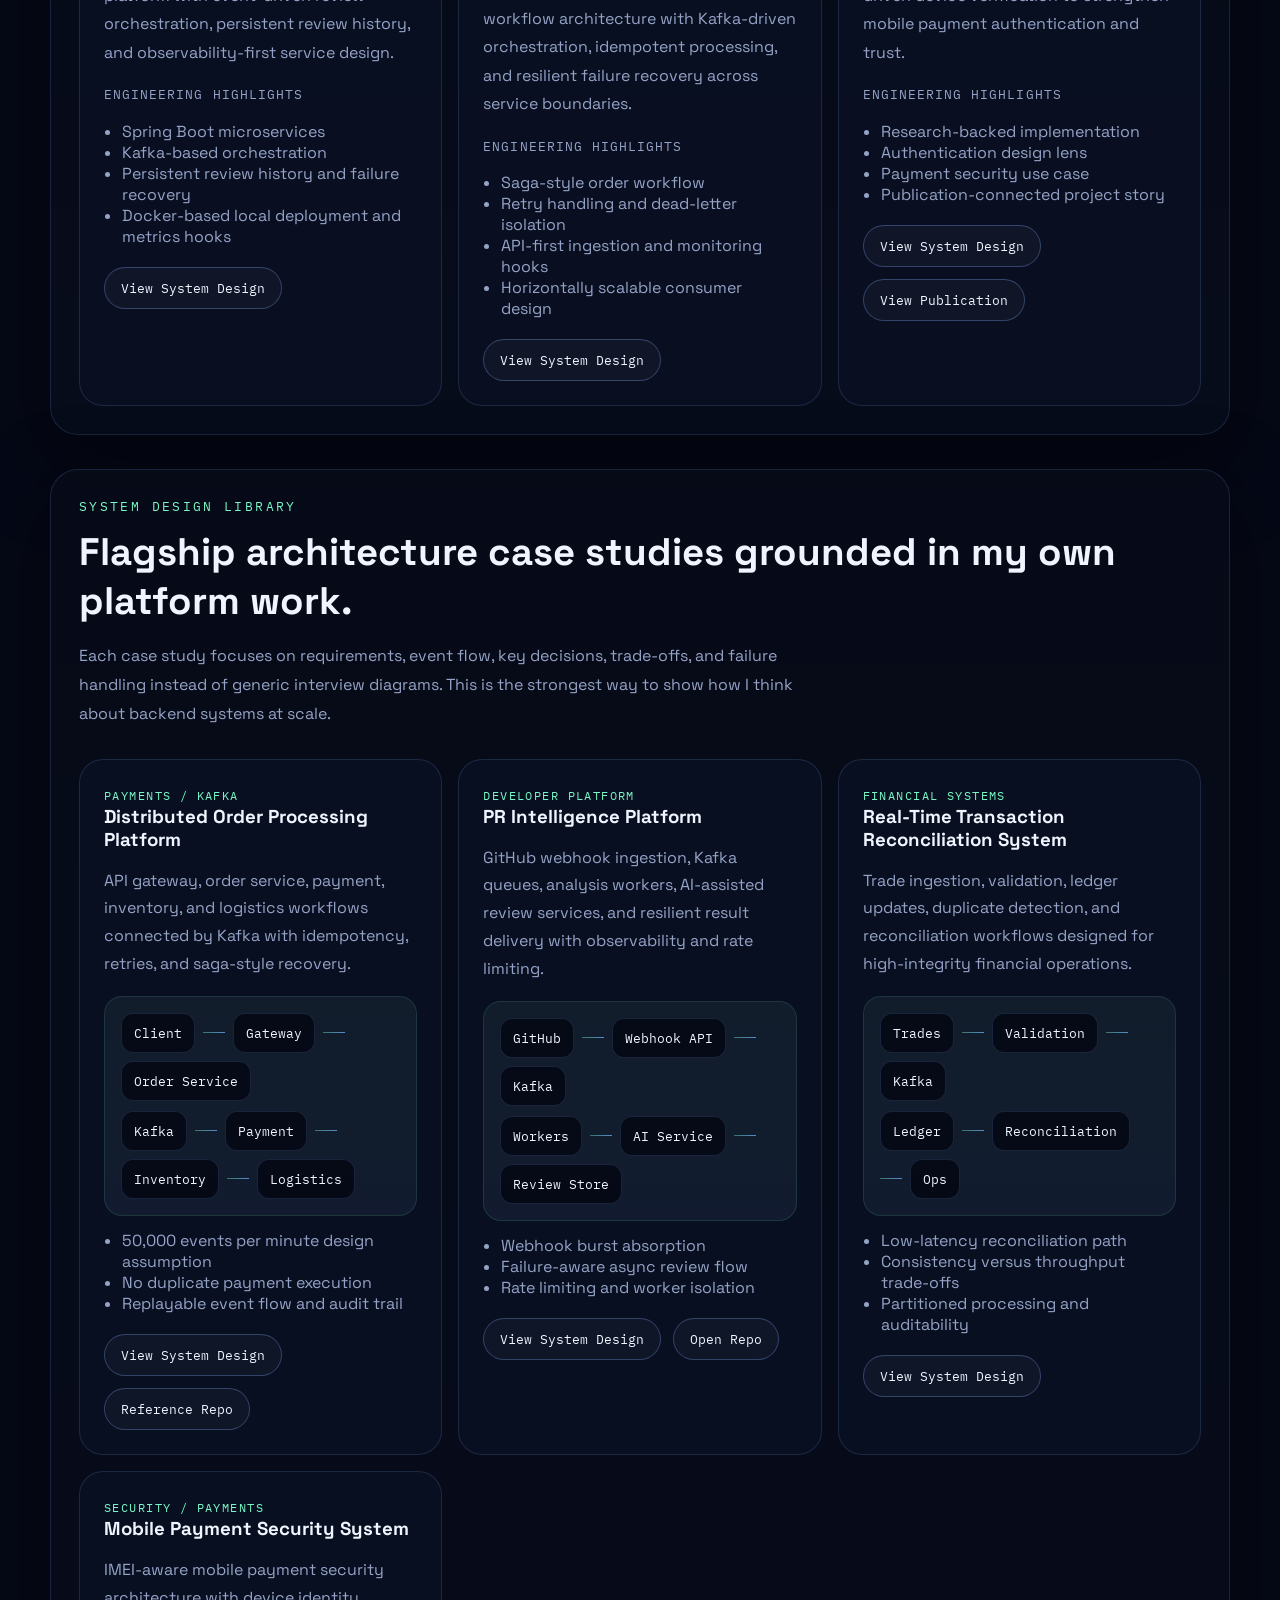
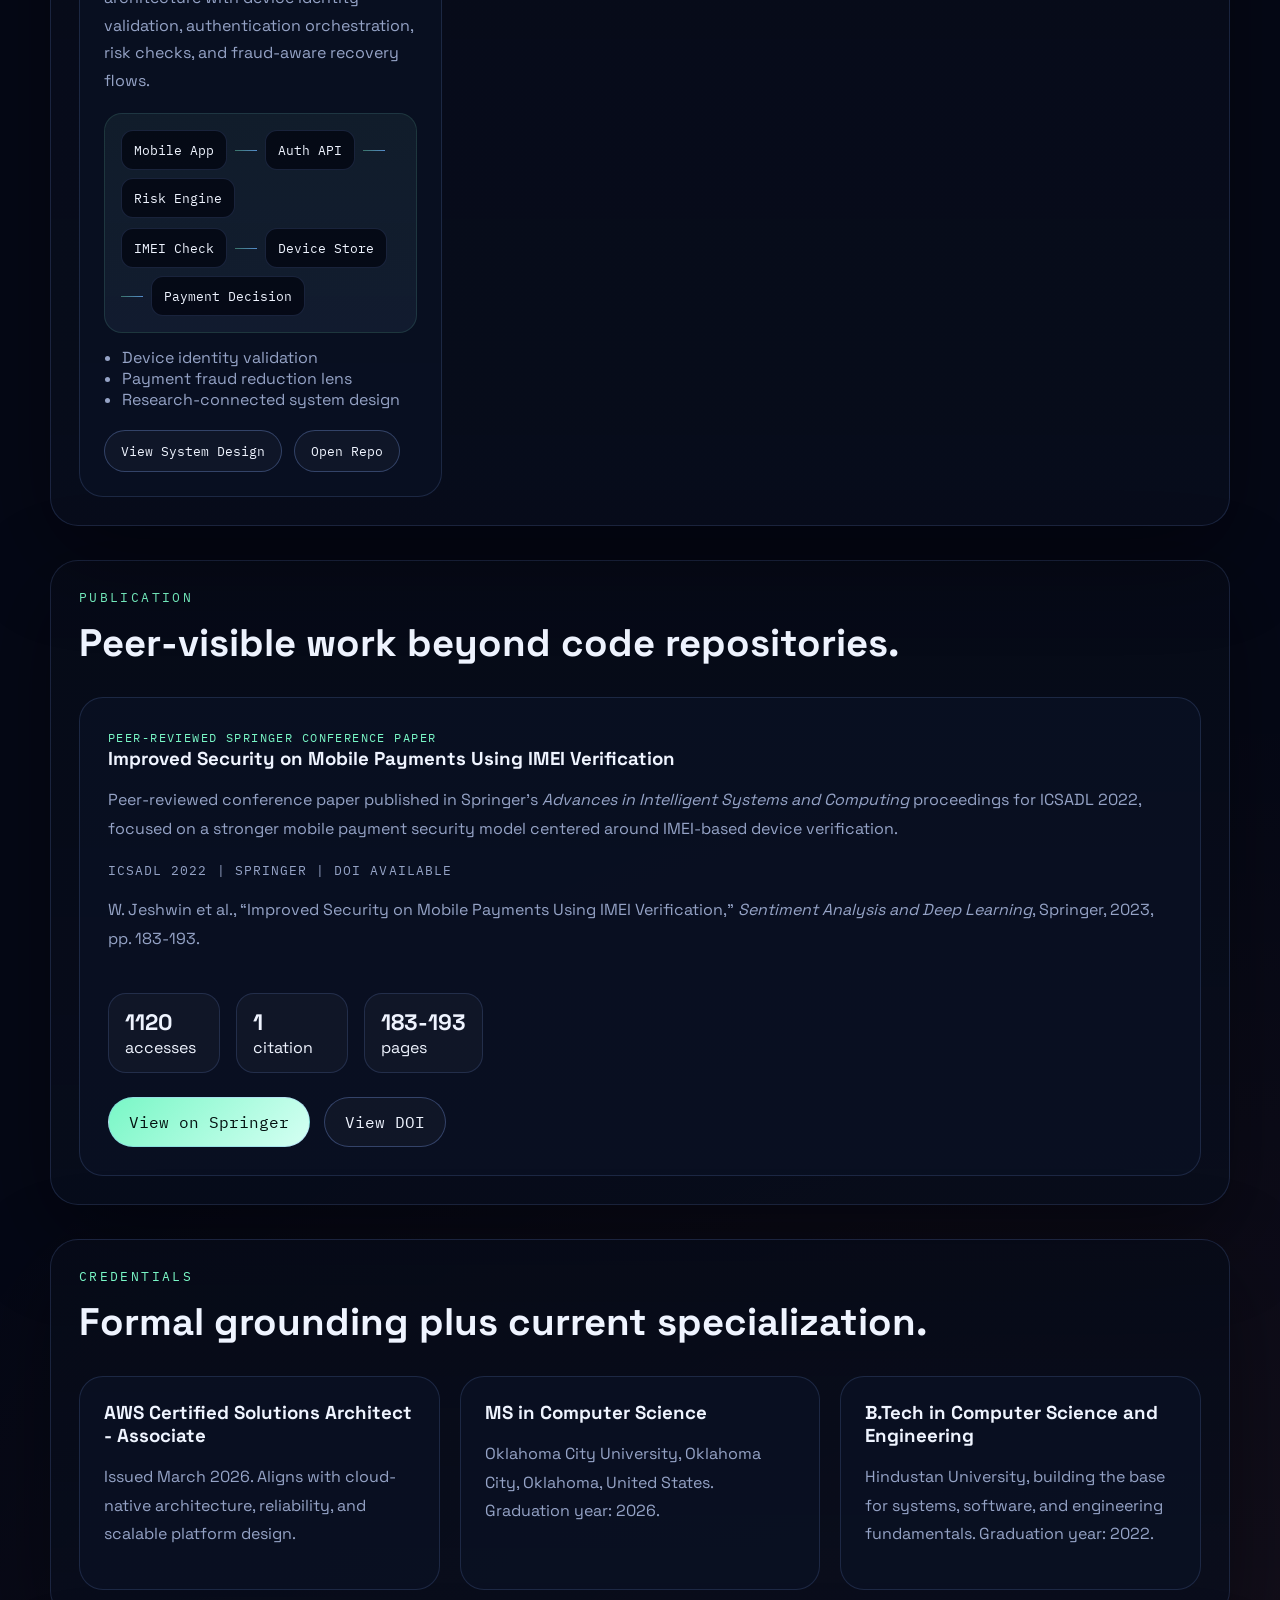
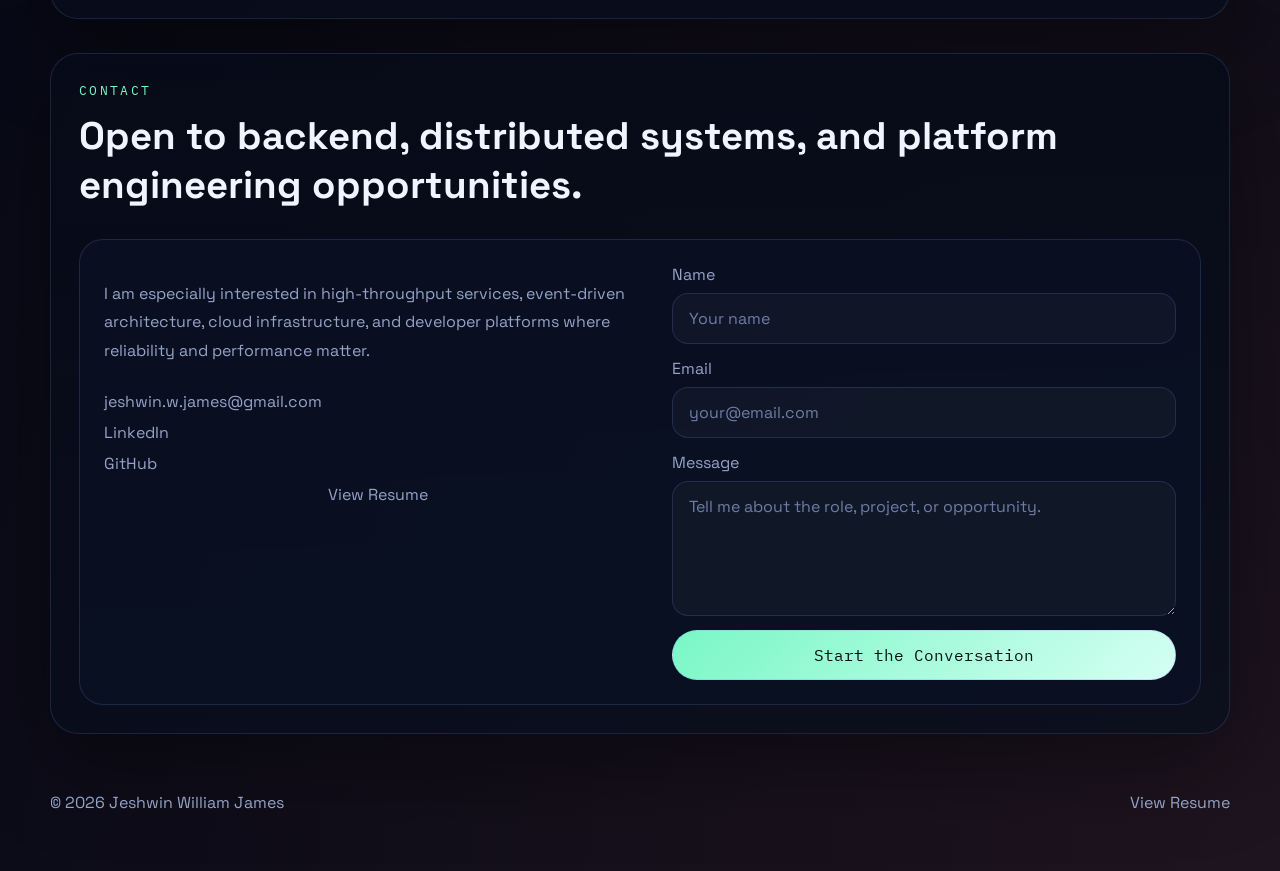
==== commit 1f7c057f: "Add mobile payment system design page" ====
--- a/index.html
+++ b/index.html
@@ -51,14 +51,10 @@
       <section class="hero section-shell">
         <div class="hero-copy">
           <p class="eyebrow">Distributed Systems Engineer</p>
-          <h1>
-            I build reliable distributed systems
-            <span>for high-throughput, production-critical workloads.</span>
-          </h1>
+          <h1>Building reliable backend platforms for high-throughput, production-critical workloads.</h1>
           <p class="hero-text">
-            Software Engineer specialising in distributed systems,
-            event-driven architecture, Java, Spring Boot, Kafka, and
-            cloud-native infrastructure. I build reliable backend platforms that scale.
+            Software Engineer specialising in distributed systems, event-driven architecture, Java,
+            Spring Boot, Kafka, and cloud-native infrastructure.
           </p>
           <div class="hero-actions">
             <button class="button button-primary" type="button" data-resume-open>View Resume</button>
@@ -277,6 +273,7 @@
               <li>Publication-connected project story</li>
             </ul>
             <div class="project-actions">
+              <a class="button button-secondary button-small" href="./system-design/mobile-payment-security/index.html">View System Design</a>
               <a class="button button-secondary button-small" href="#publication">View Publication</a>
             </div>
           </article>
@@ -365,6 +362,31 @@
             </ul>
             <div class="project-actions">
               <a class="button button-secondary button-small" href="./system-design/reconciliation/index.html">View System Design</a>
+            </div>
+          </article>
+          <article class="case-study-card">
+            <span class="link-tag">Security / Payments</span>
+            <h3>Mobile Payment Security System</h3>
+            <p>
+              IMEI-aware mobile payment security architecture with device identity validation,
+              authentication orchestration, risk checks, and fraud-aware recovery flows.
+            </p>
+            <div class="mini-case-diagram">
+              <div class="mini-case-row">
+                <span>Mobile App</span><i></i><span>Auth API</span><i></i><span>Risk Engine</span>
+              </div>
+              <div class="mini-case-row">
+                <span>IMEI Check</span><i></i><span>Device Store</span><i></i><span>Payment Decision</span>
+              </div>
+            </div>
+            <ul class="mini-points">
+              <li>Device identity validation</li>
+              <li>Payment fraud reduction lens</li>
+              <li>Research-connected system design</li>
+            </ul>
+            <div class="project-actions">
+              <a class="button button-secondary button-small" href="./system-design/mobile-payment-security/index.html">View System Design</a>
+              <a class="button button-secondary button-small" href="https://github.com/jeshwinwilliam/mobile-payment-security-system" target="_blank" rel="noreferrer">Open Repo</a>
             </div>
           </article>
         </div>
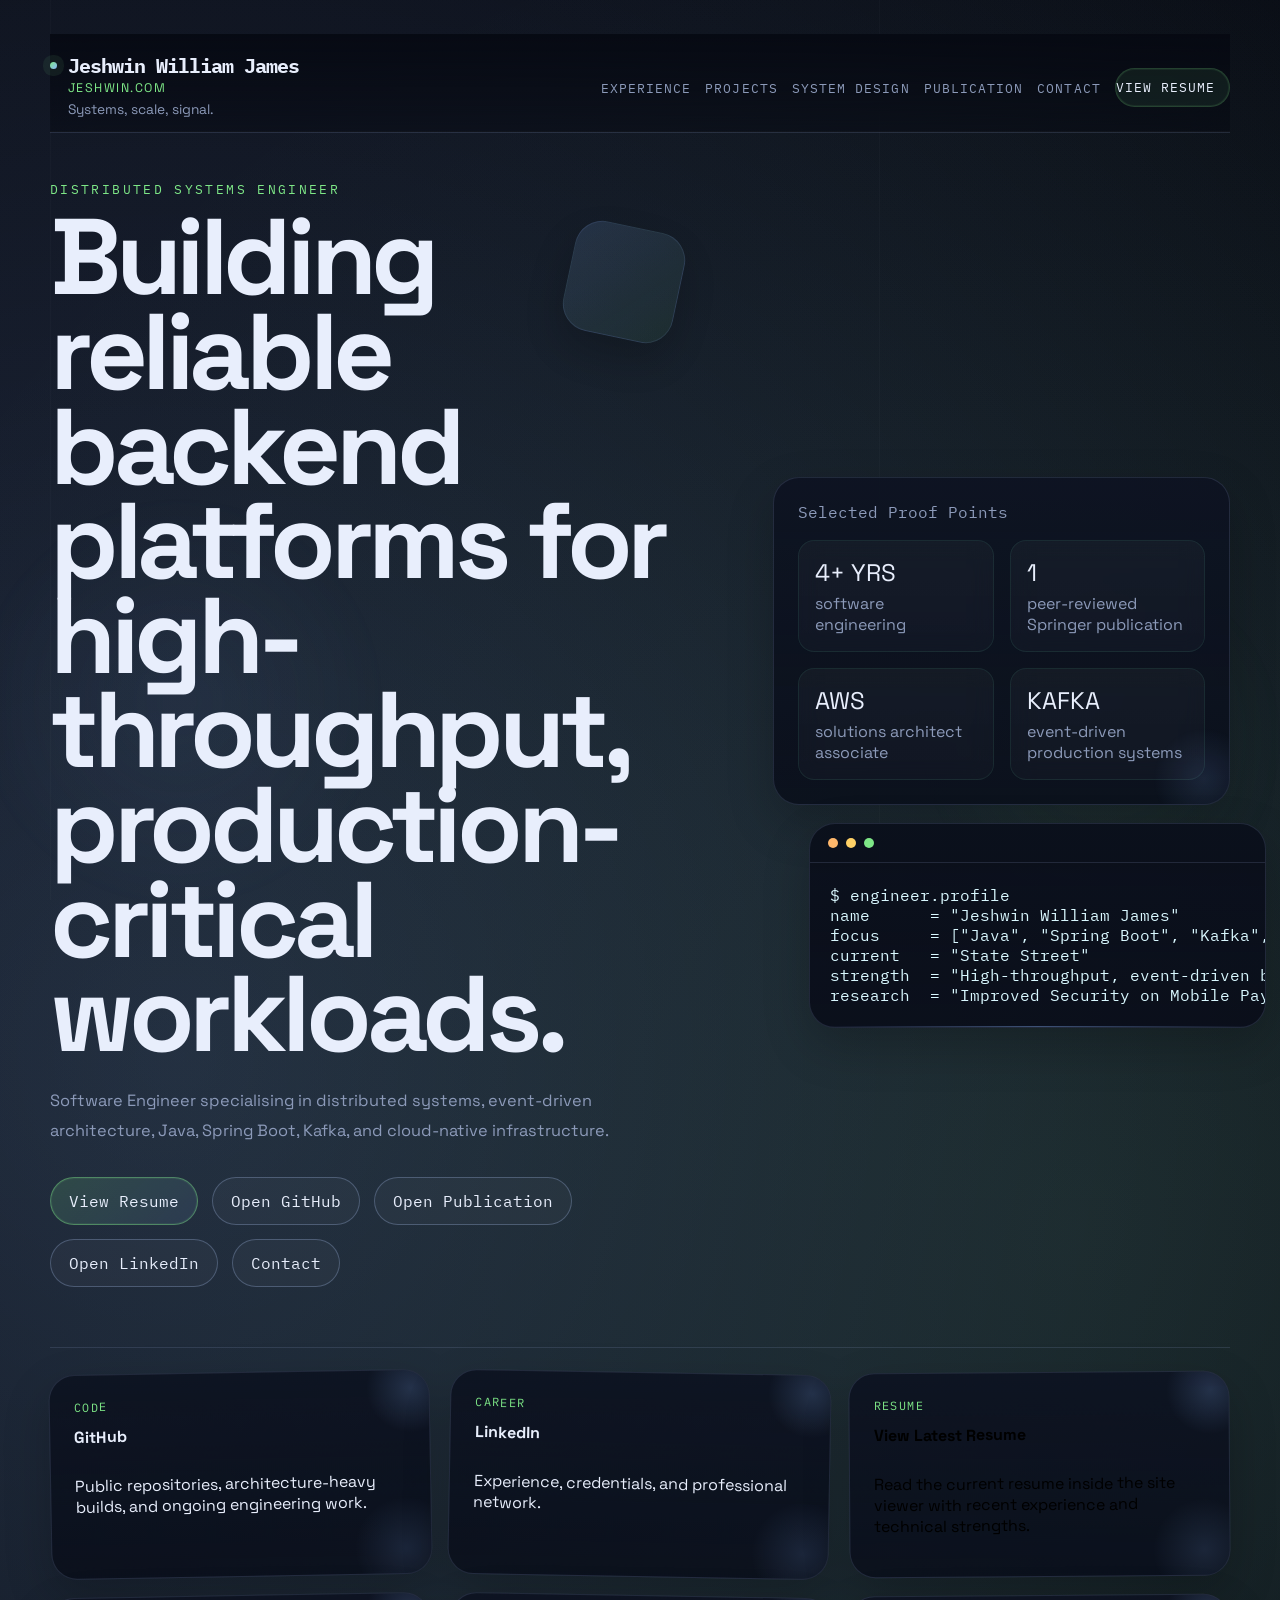
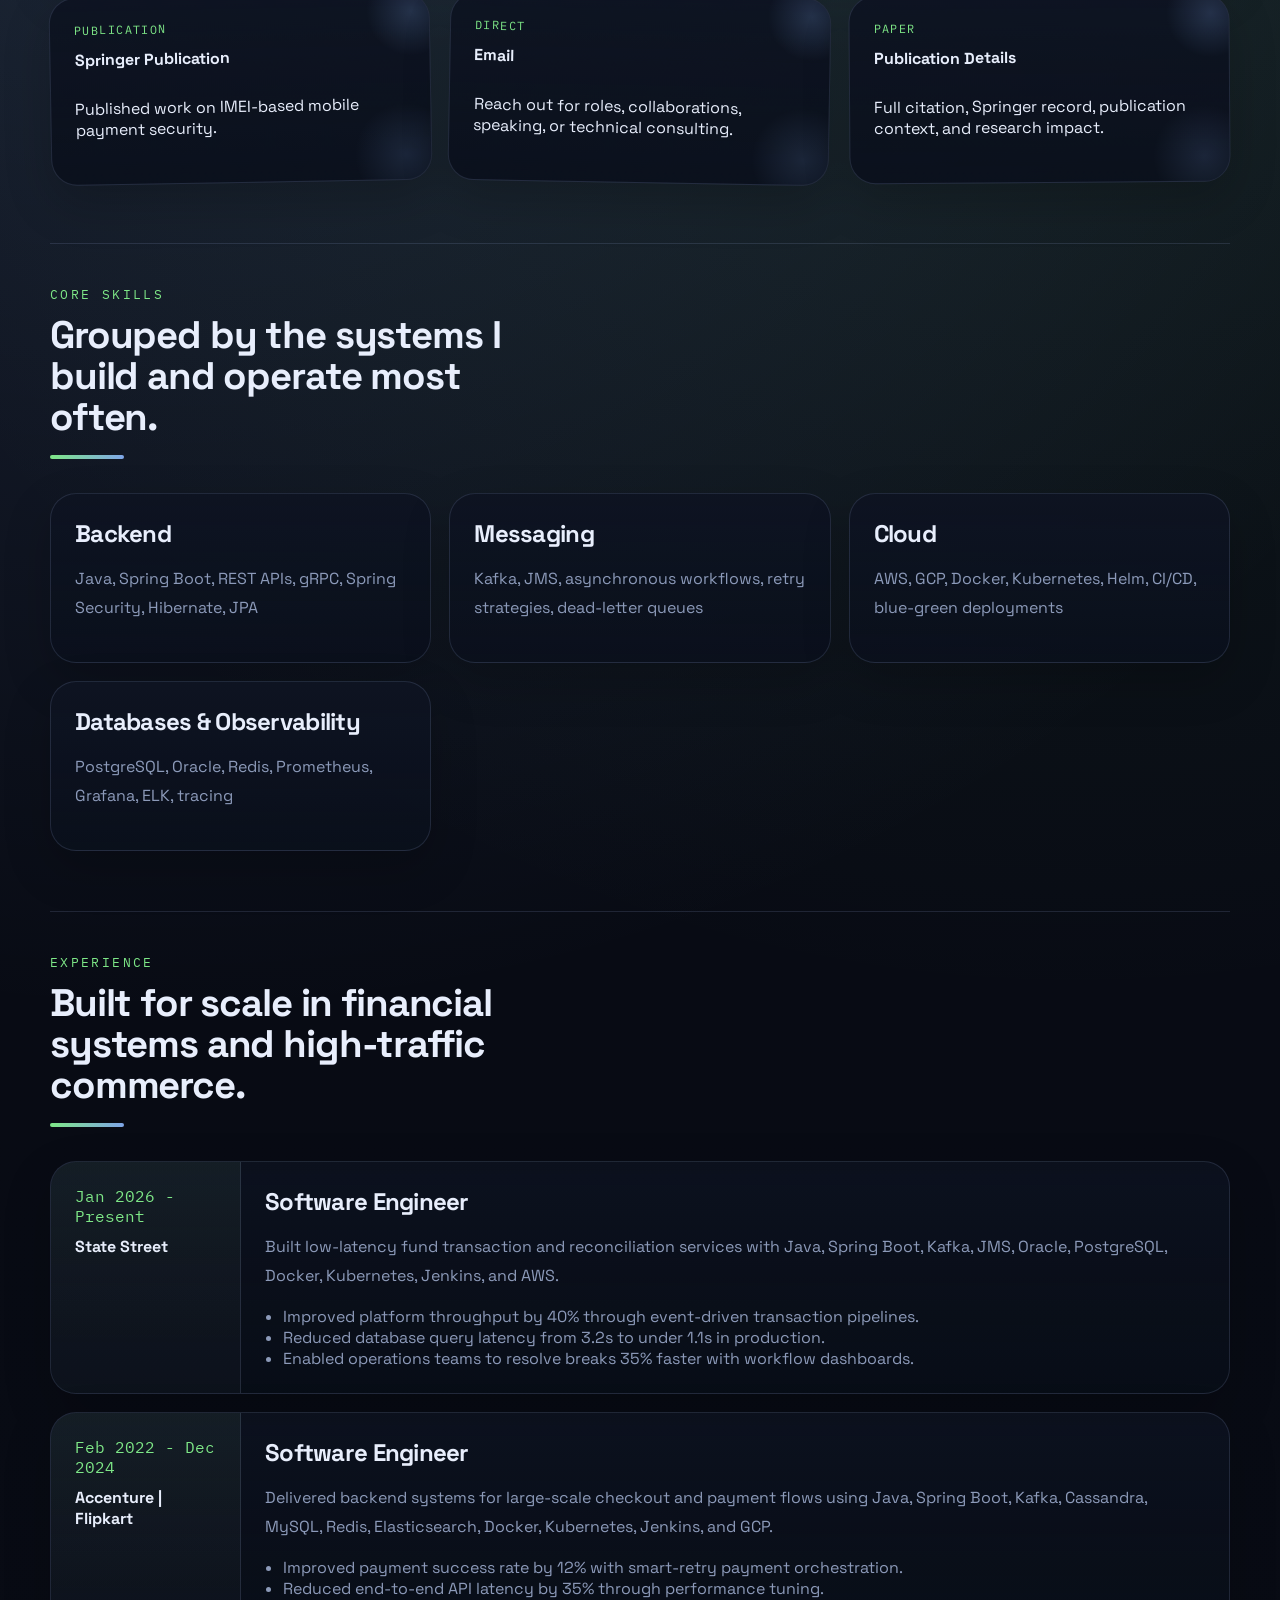
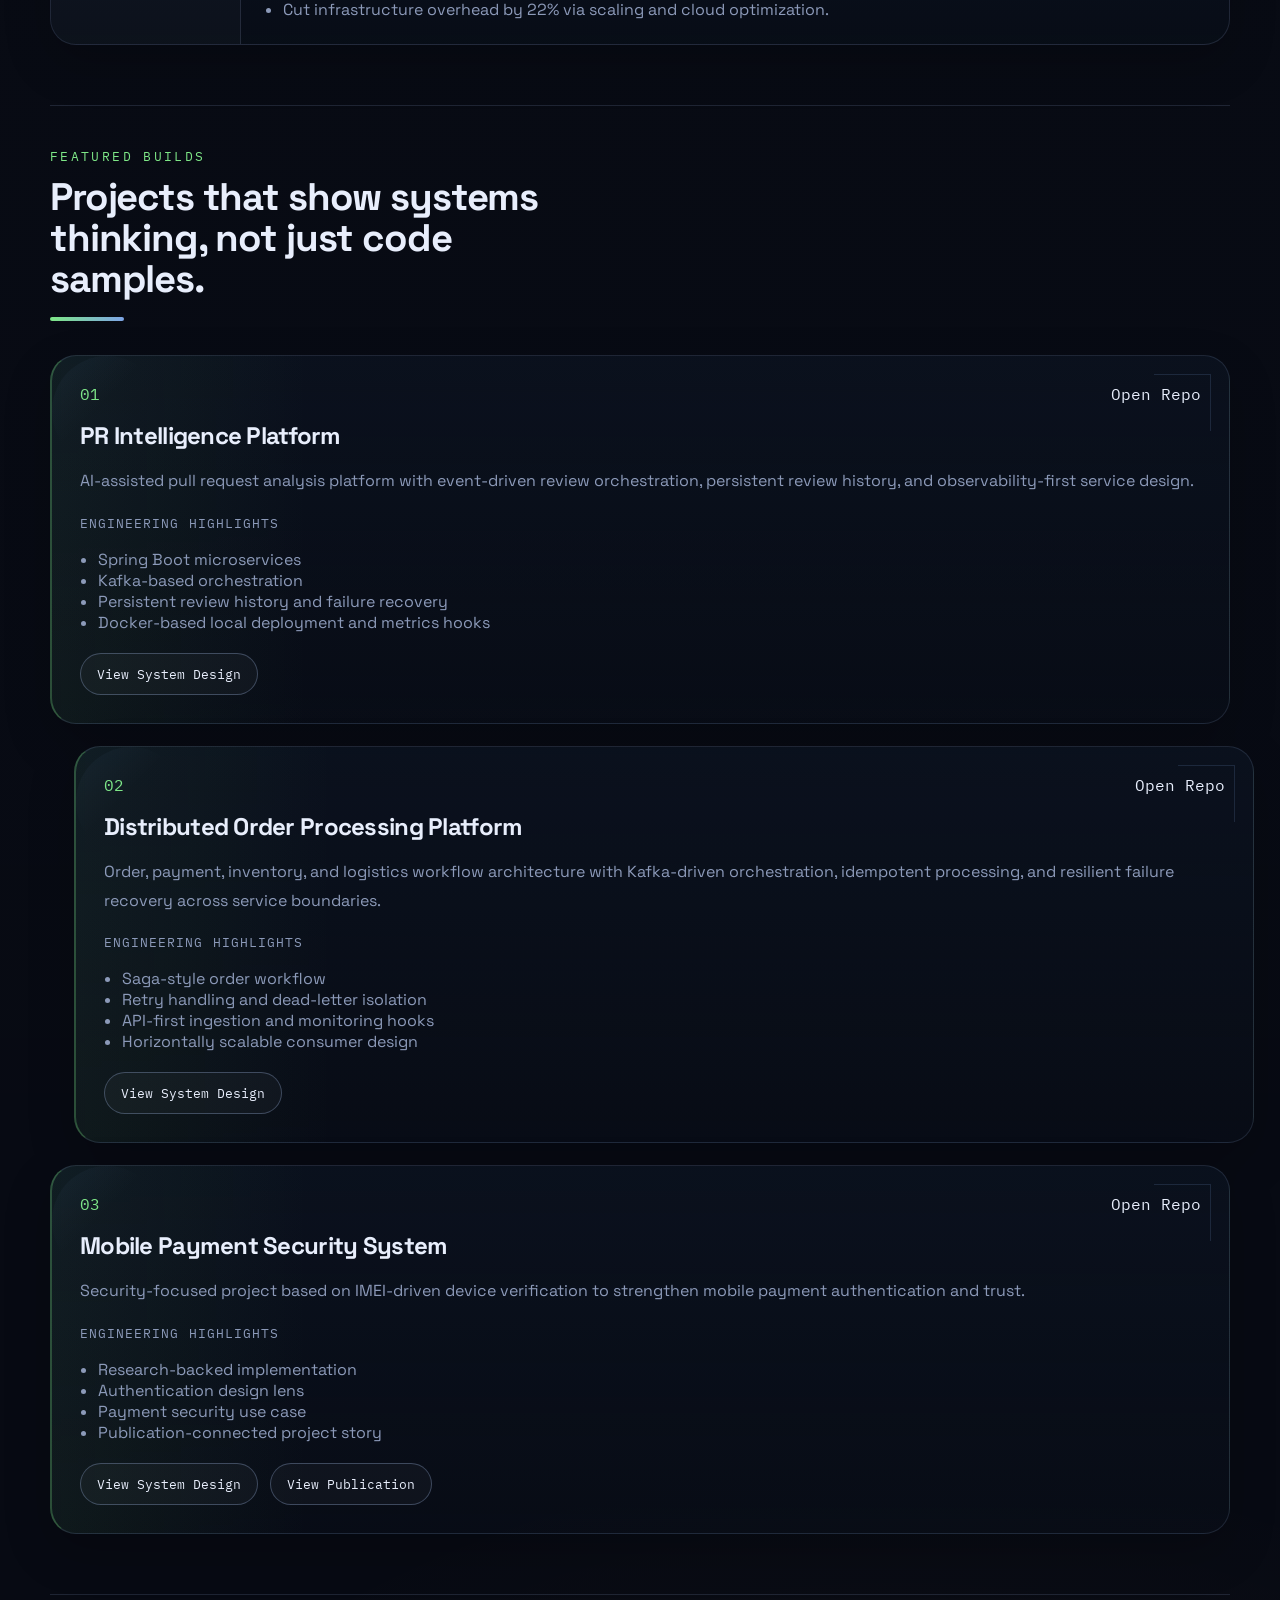
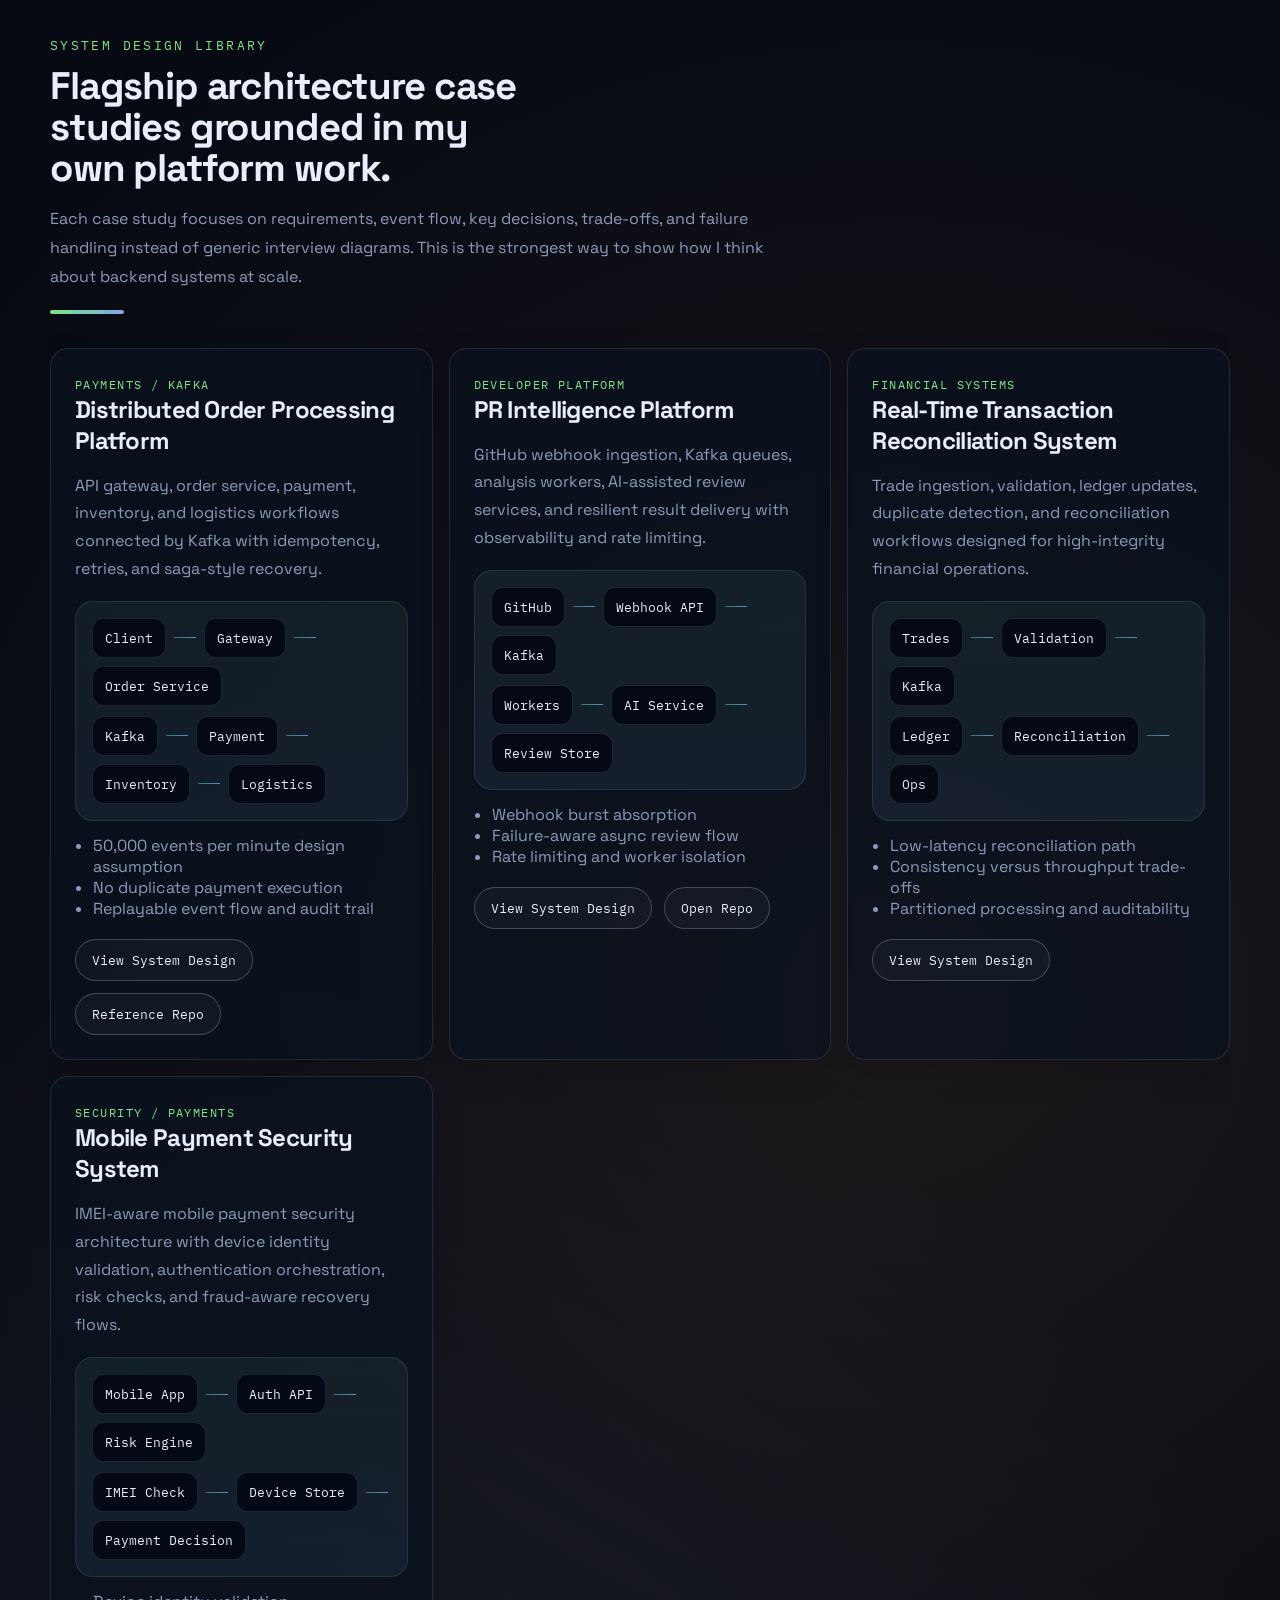
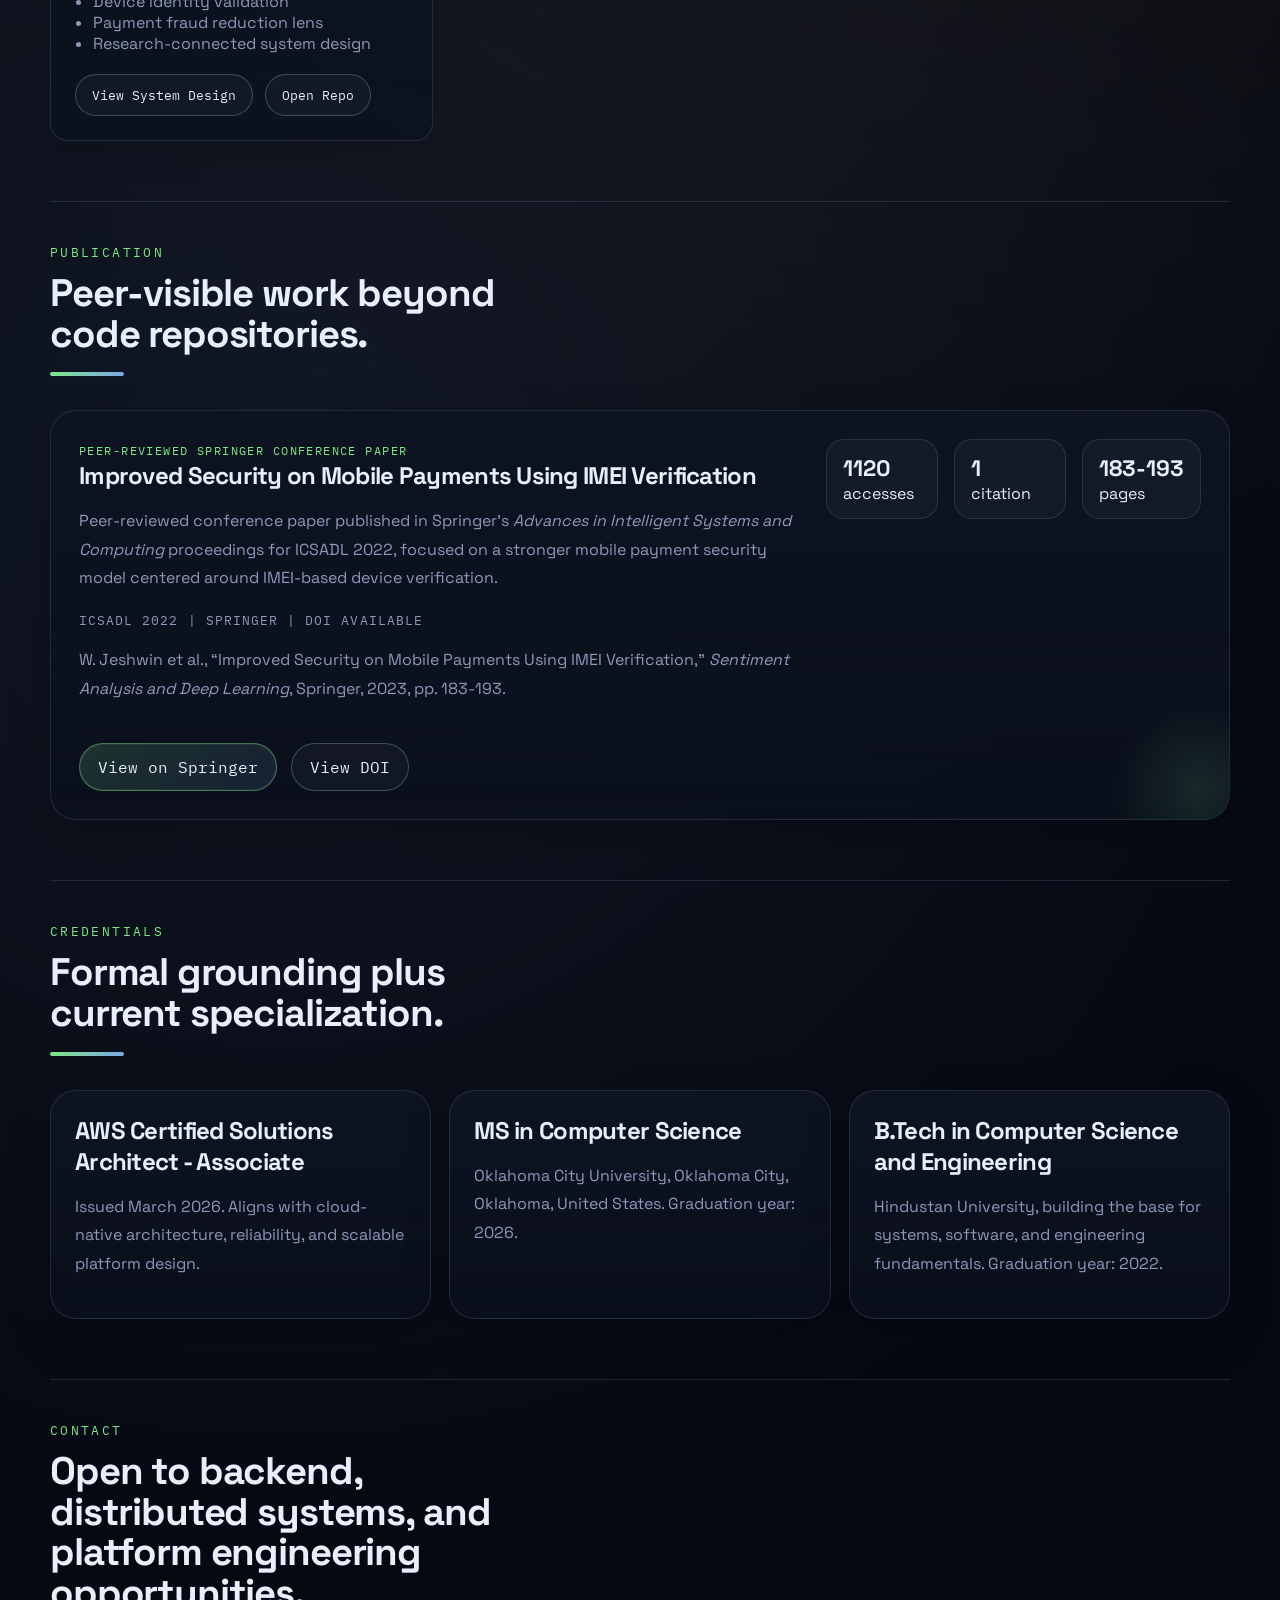
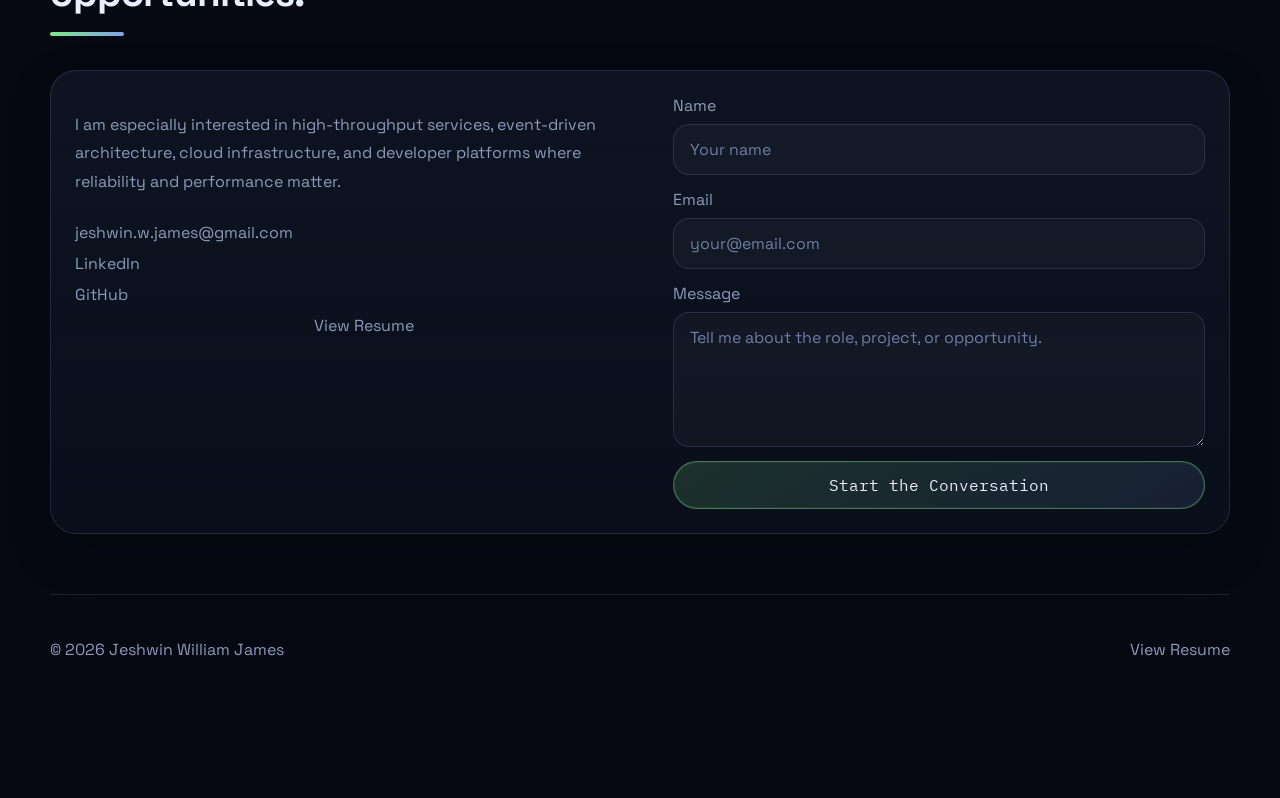
==== commit 00342545: "Redesign portfolio with bolder editorial dark theme" ====
--- a/index.html
+++ b/index.html
@@ -44,6 +44,7 @@
         <a href="#system-design-library">System Design</a>
         <a href="#publication">Publication</a>
         <a href="#contact">Contact</a>
+        <button class="top-nav-resume" type="button" data-resume-open>View Resume</button>
       </nav>
     </header>
 
--- a/styles.css
+++ b/styles.css
@@ -1,17 +1,17 @@
 :root {
-  --bg: #050816;
-  --bg-soft: #0b1123;
-  --panel: rgba(10, 17, 35, 0.84);
-  --panel-strong: rgba(16, 24, 48, 0.96);
-  --line: rgba(132, 168, 255, 0.16);
-  --line-strong: rgba(132, 168, 255, 0.3);
-  --text: #eff4ff;
-  --muted: #95a3c6;
-  --accent: #79f7c6;
-  --accent-2: #6bb1ff;
-  --accent-3: #ff7f66;
-  --shadow: 0 30px 90px rgba(0, 0, 0, 0.4);
-  --radius: 28px;
+  --bg: #060912;
+  --bg-soft: #0d1422;
+  --panel: rgba(11, 18, 31, 0.72);
+  --panel-strong: rgba(15, 22, 38, 0.92);
+  --line: rgba(138, 157, 197, 0.18);
+  --line-strong: rgba(138, 157, 197, 0.38);
+  --text: #e8eefc;
+  --muted: #8c9ab9;
+  --accent: #7ee787;
+  --accent-2: #8cb6ff;
+  --accent-3: #ffb86c;
+  --shadow: 0 24px 70px rgba(0, 0, 0, 0.28);
+  --radius: 24px;
 }
 
 * {
@@ -25,24 +25,51 @@
 body {
   margin: 0;
   background:
-    radial-gradient(circle at top left, rgba(107, 177, 255, 0.2), transparent 28%),
-    radial-gradient(circle at 85% 15%, rgba(121, 247, 198, 0.12), transparent 22%),
-    radial-gradient(circle at bottom right, rgba(255, 127, 102, 0.1), transparent 24%),
+    radial-gradient(circle at 14% 12%, rgba(140, 182, 255, 0.18), transparent 20%),
+    radial-gradient(circle at 84% 14%, rgba(126, 231, 135, 0.1), transparent 18%),
+    radial-gradient(circle at 70% 66%, rgba(255, 184, 108, 0.08), transparent 20%),
+    radial-gradient(circle at 22% 78%, rgba(140, 182, 255, 0.08), transparent 16%),
+    linear-gradient(180deg, rgba(255, 255, 255, 0.012), rgba(255, 255, 255, 0)),
     var(--bg);
   color: var(--text);
   font-family: "Space Grotesk", sans-serif;
   min-height: 100vh;
+  padding: 34px 0 80px;
+  position: relative;
+}
+
+body::before,
+body::after {
+  content: "";
+  position: fixed;
+  inset: 0;
+  pointer-events: none;
+  z-index: -1;
+}
+
+body::before {
+  background:
+    linear-gradient(90deg, transparent 0, transparent calc(50% - 590px), rgba(255, 255, 255, 0.035) calc(50% - 590px), rgba(255, 255, 255, 0.035) calc(50% - 589px), transparent calc(50% - 589px)),
+    linear-gradient(90deg, transparent 0, transparent calc(50% + 239px), rgba(255, 255, 255, 0.035) calc(50% + 239px), rgba(255, 255, 255, 0.035) calc(50% + 240px), transparent calc(50% + 240px));
+  opacity: 0.6;
+}
+
+body::after {
+  background:
+    radial-gradient(circle at 14% 78%, rgba(140, 182, 255, 0.06), transparent 16%),
+    radial-gradient(circle at 86% 82%, rgba(126, 231, 135, 0.05), transparent 14%);
+  filter: blur(10px);
 }
 
 .noise {
   position: fixed;
   inset: 0;
   pointer-events: none;
-  opacity: 0.18;
+  opacity: 0.08;
   background-image:
-    linear-gradient(rgba(255, 255, 255, 0.03) 1px, transparent 1px),
-    linear-gradient(90deg, rgba(255, 255, 255, 0.03) 1px, transparent 1px);
-  background-size: 120px 120px;
+    linear-gradient(rgba(255, 255, 255, 0.025) 1px, transparent 1px),
+    linear-gradient(90deg, rgba(255, 255, 255, 0.025) 1px, transparent 1px);
+  background-size: 140px 140px;
   mask-image: radial-gradient(circle at center, black 50%, transparent 95%);
 }
 
@@ -58,7 +85,7 @@
 .site-header,
 .section-shell,
 .site-footer {
-  width: min(1180px, calc(100vw - 32px));
+  width: min(1180px, calc(100vw - 40px));
   margin: 0 auto;
 }
 
@@ -66,27 +93,46 @@
   display: flex;
   justify-content: space-between;
   align-items: center;
-  padding: 24px 0 10px;
+  gap: 20px;
+  padding: 22px 0 12px;
   position: sticky;
   top: 0;
-  backdrop-filter: blur(18px);
+  left: auto;
+  width: min(1180px, calc(100vw - 40px));
   z-index: 20;
+  backdrop-filter: blur(20px);
+  background: linear-gradient(180deg, rgba(6, 9, 18, 0.9), rgba(6, 9, 18, 0.48));
+  border-bottom: 1px solid rgba(255, 255, 255, 0.04);
 }
 
 .brand {
   display: inline-flex;
-  gap: 14px;
+  gap: 18px;
   align-items: center;
+  position: relative;
+  padding-left: 18px;
+}
+
+.brand::before {
+  content: "";
+  position: absolute;
+  left: 0;
+  top: 0.35rem;
+  width: 7px;
+  height: 7px;
+  border-radius: 999px;
+  background: linear-gradient(135deg, var(--accent), var(--accent-2));
+  box-shadow: 0 0 0 7px rgba(126, 231, 135, 0.08);
 }
 
 .brand-copy {
   display: flex;
   flex-direction: column;
-  gap: 2px;
-  padding: 12px 16px;
-  border-radius: 18px;
-  background: linear-gradient(135deg, rgba(121, 247, 198, 0.08), rgba(107, 177, 255, 0.08));
-  border: 1px solid var(--line);
+  gap: 4px;
+  padding: 0;
+  border-radius: 0;
+  background: transparent;
+  border: 0;
 }
 
 .brand-copy strong,
@@ -121,41 +167,114 @@
 
 .top-nav {
   display: flex;
-  gap: 24px;
+  flex-direction: row;
+  flex-wrap: wrap;
+  gap: 14px;
+  align-items: center;
+  padding-left: 0;
+  border-left: 0;
 }
 
 .top-nav a {
-  font-size: 0.9rem;
+  font-size: 0.83rem;
+  letter-spacing: 0.08em;
+  text-transform: uppercase;
+  padding: 6px 0;
+}
+
+.top-nav-resume {
+  padding: 10px 14px;
+  border-radius: 999px;
+  border: 1px solid rgba(126, 231, 135, 0.18);
+  background: rgba(126, 231, 135, 0.08);
+  color: var(--text);
+  font-family: "IBM Plex Mono", monospace;
+  font-size: 0.8rem;
+  letter-spacing: 0.08em;
+  text-transform: uppercase;
+  cursor: pointer;
+  box-shadow: inset 0 0 0 1px rgba(126, 231, 135, 0.08);
+}
+
+.top-nav a,
+.top-nav-resume {
+  position: relative;
+  padding-left: 0;
+  transition: color 180ms ease, transform 180ms ease;
+}
+
+.top-nav a::before,
+.top-nav-resume::before {
+  display: none;
+}
+
+.top-nav a:hover,
+.top-nav-resume:hover {
+  color: var(--text);
+  transform: translateY(-2px);
+}
+
+.top-nav a:hover {
+  text-shadow: 0 0 18px rgba(140, 182, 255, 0.22);
 }
 
 .brand-copy strong {
-  font-size: 1.06rem;
-  line-height: 1.15;
+  font-size: clamp(1.2rem, 1.6vw, 1.55rem);
+  line-height: 0.98;
+  letter-spacing: -0.05em;
 }
 
 .brand-copy span {
-  font-size: 0.94rem;
+  font-size: 0.78rem;
+  color: var(--accent);
+  letter-spacing: 0.12em;
+  text-transform: uppercase;
 }
 
 .brand-copy small {
+  max-width: none;
   font-size: 0.86rem;
+  line-height: 1.4;
 }
 
 .section-shell {
-  margin-bottom: 34px;
-  padding: 28px;
-  border: 1px solid var(--line);
-  border-radius: var(--radius);
-  background: linear-gradient(180deg, rgba(7, 11, 24, 0.9), rgba(8, 14, 29, 0.72));
-  box-shadow: var(--shadow);
+  margin-bottom: 0;
+  padding: 42px 0 60px;
+  border: 0;
+  border-top: 1px solid var(--line);
+  border-radius: 0;
+  background: transparent;
+  box-shadow: none;
 }
 
 .hero {
   display: grid;
-  grid-template-columns: 1.25fr 0.95fr;
-  gap: 28px;
-  margin-top: 12px;
-  padding-top: 38px;
+  grid-template-columns: minmax(0, 1.2fr) minmax(320px, 0.8fr);
+  gap: 38px;
+  margin-top: 0;
+  padding-top: 48px;
+  min-height: calc(100vh - 150px);
+  align-items: center;
+}
+
+.hero-copy {
+  max-width: 760px;
+  position: relative;
+}
+
+.hero-copy::after {
+  content: "";
+  position: absolute;
+  right: 8%;
+  top: 4%;
+  width: 110px;
+  height: 110px;
+  border-radius: 28px;
+  background: linear-gradient(135deg, rgba(140, 182, 255, 0.16), rgba(126, 231, 135, 0.08));
+  border: 1px solid rgba(140, 182, 255, 0.12);
+  box-shadow: 0 18px 42px rgba(0, 0, 0, 0.22);
+  transform: rotate(12deg);
+  opacity: 0.9;
 }
 
 .eyebrow {
@@ -175,9 +294,12 @@
 }
 
 h1 {
-  font-size: clamp(2.6rem, 6vw, 5.2rem);
-  line-height: 0.98;
-  max-width: 12ch;
+  font-size: clamp(3.6rem, 8.4vw, 7rem);
+  line-height: 0.88;
+  max-width: 9.4ch;
+  letter-spacing: -0.05em;
+  position: relative;
+  z-index: 1;
 }
 
 h1 span {
@@ -186,27 +308,29 @@
 }
 
 .hero-text {
-  max-width: 50ch;
-  font-size: 1.08rem;
-  line-height: 1.82;
+  max-width: 60ch;
+  font-size: 1.02rem;
+  line-height: 1.88;
   margin: 24px 0 0;
+  position: relative;
+  z-index: 1;
 }
 
 .hero-actions {
   display: flex;
   flex-wrap: wrap;
   gap: 14px;
-  margin-top: 34px;
+  margin-top: 30px;
 }
 
 .button {
   display: inline-flex;
   align-items: center;
   justify-content: center;
-  padding: 14px 20px;
+  padding: 13px 18px;
   border-radius: 999px;
   border: 1px solid var(--line-strong);
-  transition: transform 180ms ease, border-color 180ms ease, background 180ms ease;
+  transition: transform 180ms ease, border-color 180ms ease, background 180ms ease, color 180ms ease, box-shadow 180ms ease;
 }
 
 .button:hover,
@@ -219,17 +343,26 @@
 }
 
 .button-primary {
-  color: #031110;
-  background: linear-gradient(135deg, var(--accent), #d5fff3);
+  color: var(--text);
+  background: linear-gradient(135deg, rgba(126, 231, 135, 0.16), rgba(140, 182, 255, 0.1));
+  border-color: rgba(126, 231, 135, 0.42);
+  box-shadow: inset 0 0 0 1px rgba(126, 231, 135, 0.08);
 }
 
 .button-secondary {
   background: rgba(255, 255, 255, 0.03);
 }
 
+.button:hover {
+  box-shadow: 0 12px 30px rgba(0, 0, 0, 0.22);
+}
+
 .hero-panel {
   display: grid;
+  grid-template-columns: 1fr;
   gap: 18px;
+  align-items: stretch;
+  padding-top: 36px;
 }
 
 .panel-card,
@@ -242,13 +375,31 @@
 .publication-card,
 .credential-card,
 .contact-panel {
-  border-radius: 24px;
-  background: var(--panel);
+  border-radius: 26px;
+  background:
+    linear-gradient(180deg, rgba(14, 20, 34, 0.92), rgba(10, 15, 27, 0.72)),
+    rgba(12, 18, 31, 0.72);
   border: 1px solid var(--line);
+  box-shadow: 0 18px 48px rgba(0, 0, 0, 0.2);
+  position: relative;
 }
 
 .pulse-card {
-  padding: 22px;
+  padding: 24px;
+  overflow: hidden;
+}
+
+.pulse-card::after,
+.link-card::before,
+.project-card::after {
+  content: "";
+  position: absolute;
+  inset: auto -30px -30px auto;
+  width: 110px;
+  height: 110px;
+  border-radius: 999px;
+  background: radial-gradient(circle, rgba(140, 182, 255, 0.12), transparent 66%);
+  pointer-events: none;
 }
 
 .panel-label {
@@ -264,10 +415,13 @@
 }
 
 .signal-grid article {
-  padding: 14px;
-  border-radius: 20px;
-  background: rgba(255, 255, 255, 0.02);
-  border: 1px solid rgba(121, 247, 198, 0.1);
+  padding: 16px;
+  border-radius: 16px;
+  background:
+    linear-gradient(180deg, rgba(255, 255, 255, 0.018), rgba(255, 255, 255, 0.008)),
+    rgba(255, 255, 255, 0.015);
+  border: 1px solid rgba(121, 247, 198, 0.08);
+  backdrop-filter: blur(10px);
 }
 
 .signal-value {
@@ -279,6 +433,19 @@
 
 .terminal-card {
   overflow: hidden;
+  position: relative;
+  transform: translateX(36px);
+  background:
+    linear-gradient(180deg, rgba(11, 16, 28, 0.96), rgba(10, 14, 26, 0.84)),
+    rgba(12, 18, 31, 0.72);
+}
+
+.terminal-card::after {
+  content: "";
+  position: absolute;
+  inset: auto 0 0 0;
+  height: 1px;
+  background: linear-gradient(90deg, transparent, rgba(140, 182, 255, 0.4), transparent);
 }
 
 .terminal-top {
@@ -305,7 +472,7 @@
 
 pre {
   margin: 0;
-  padding: 18px;
+  padding: 22px 20px;
   overflow: auto;
 }
 
@@ -332,10 +499,26 @@
 .section-heading h2 {
   font-size: clamp(1.55rem, 3vw, 2.6rem);
   margin-bottom: 12px;
+  max-width: 20ch;
+  line-height: 1.06;
+  letter-spacing: -0.03em;
 }
 
 .section-heading {
-  margin-bottom: 30px;
+  margin-bottom: 34px;
+  padding-left: 0;
+  border-left: 0;
+  position: relative;
+}
+
+.section-heading::after {
+  content: "";
+  display: block;
+  width: 74px;
+  height: 4px;
+  margin-top: 18px;
+  border-radius: 999px;
+  background: linear-gradient(90deg, var(--accent), rgba(140, 182, 255, 0.9));
 }
 
 .stack-card p,
@@ -357,18 +540,46 @@
 
 .link-grid {
   grid-template-columns: repeat(3, minmax(0, 1fr));
+  gap: 18px;
 }
 
 .link-section {
-  padding-top: 18px;
+  padding-top: 24px;
 }
 
 .link-card {
-  padding: 22px;
+  padding: 24px;
   display: flex;
   flex-direction: column;
   gap: 12px;
   transition: transform 180ms ease, border-color 180ms ease, background 180ms ease;
+  min-height: 188px;
+  position: relative;
+  overflow: hidden;
+}
+
+.link-card::after {
+  content: "";
+  position: absolute;
+  right: -28px;
+  top: -28px;
+  width: 92px;
+  height: 92px;
+  border-radius: 999px;
+  background: radial-gradient(circle, rgba(140, 182, 255, 0.18), transparent 68%);
+  pointer-events: none;
+}
+
+.link-card:nth-child(3n + 1) {
+  transform: rotate(-1deg);
+}
+
+.link-card:nth-child(3n + 2) {
+  transform: rotate(1deg);
+}
+
+.link-card:nth-child(3n + 3) {
+  transform: rotate(-0.4deg);
 }
 
 .link-card-button,
@@ -390,6 +601,7 @@
 .credential-card:hover {
   border-color: var(--line-strong);
   background: var(--panel-strong);
+  transform: translateY(-4px) rotate(0deg);
 }
 
 .link-tag,
@@ -404,6 +616,7 @@
 .projects-grid,
 .credentials-grid {
   grid-template-columns: repeat(3, minmax(0, 1fr));
+  gap: 18px;
 }
 
 .architecture-board {
@@ -464,8 +677,11 @@
 
 .timeline-item {
   display: grid;
-  grid-template-columns: 240px 1fr;
+  grid-template-columns: 190px 1fr;
   overflow: hidden;
+  background:
+    linear-gradient(180deg, rgba(12, 18, 31, 0.86), rgba(9, 14, 24, 0.6)),
+    rgba(9, 14, 24, 0.7);
 }
 
 .timeline-meta,
@@ -475,7 +691,9 @@
 
 .timeline-meta {
   border-right: 1px solid var(--line);
-  background: rgba(255, 255, 255, 0.02);
+  background:
+    linear-gradient(180deg, rgba(126, 231, 135, 0.04), transparent 80%),
+    rgba(255, 255, 255, 0.02);
 }
 
 .timeline-meta span {
@@ -499,9 +717,55 @@
   margin-bottom: 16px;
 }
 
+.project-card h3,
+.case-study-card h3,
+.stack-card h3,
+.timeline-body h3,
+.publication-card h3,
+.credential-card h3 {
+  font-size: 1.5rem;
+  letter-spacing: -0.03em;
+}
+
 .project-index {
   color: var(--accent);
   font-family: "IBM Plex Mono", monospace;
+}
+
+.projects-grid {
+  grid-template-columns: 1fr;
+  gap: 22px;
+}
+
+.project-card {
+  position: relative;
+  overflow: hidden;
+  border-left: 2px solid rgba(126, 231, 135, 0.3);
+  background:
+    linear-gradient(90deg, rgba(126, 231, 135, 0.06), transparent 22%),
+    linear-gradient(180deg, rgba(11, 18, 31, 0.88), rgba(9, 14, 24, 0.62));
+  padding: 28px;
+}
+
+.project-card::after {
+  inset: 0;
+  background: linear-gradient(135deg, rgba(140, 182, 255, 0.05), transparent 45%);
+  pointer-events: none;
+}
+
+.project-card::before {
+  content: "";
+  position: absolute;
+  inset: 18px 18px auto auto;
+  width: 56px;
+  height: 56px;
+  border-top: 1px solid rgba(140, 182, 255, 0.2);
+  border-right: 1px solid rgba(140, 182, 255, 0.2);
+  opacity: 0.7;
+}
+
+.project-card:nth-child(2n) {
+  transform: translateX(24px);
 }
 
 .project-label,
@@ -564,9 +828,10 @@
 .tradeoff-card,
 .failure-card {
   padding: 24px;
-  border-radius: 24px;
+  border-radius: 18px;
   background: var(--panel);
   border: 1px solid var(--line);
+  box-shadow: 0 12px 34px rgba(0, 0, 0, 0.14);
 }
 
 .case-study-card p,
@@ -843,6 +1108,21 @@
   padding: 28px;
   display: grid;
   gap: 24px;
+  grid-template-columns: 1.1fr auto;
+  align-items: start;
+  position: relative;
+  overflow: hidden;
+}
+
+.publication-card::after {
+  content: "";
+  position: absolute;
+  inset: auto -60px -60px auto;
+  width: 180px;
+  height: 180px;
+  border-radius: 999px;
+  background: radial-gradient(circle, rgba(126, 231, 135, 0.12), transparent 68%);
+  pointer-events: none;
 }
 
 .citation-line {
@@ -878,6 +1158,7 @@
 .contact-panel {
   grid-template-columns: 1fr 0.92fr;
   padding: 24px;
+  align-items: start;
 }
 
 .contact-lines {
@@ -926,10 +1207,12 @@
 }
 
 .site-footer {
-  padding: 8px 0 42px;
+  padding: 28px 0 42px;
   display: flex;
   justify-content: space-between;
   gap: 12px;
+  border-top: 1px solid var(--line);
+  color: var(--muted);
 }
 
 .resume-modal[hidden] {
@@ -1017,6 +1300,48 @@
   height: auto;
   border-radius: 12px;
   background: #fff;
+}
+
+@media (max-width: 1180px) {
+  .site-header,
+  .section-shell,
+  .site-footer {
+    width: min(1180px, calc(100vw - 32px));
+    margin: 0 auto;
+  }
+
+  .site-header {
+    width: min(1180px, calc(100vw - 32px));
+  }
+
+  .section-shell {
+    padding: 28px 0 44px;
+  }
+
+  .hero {
+    grid-template-columns: 1fr;
+    min-height: auto;
+    padding-top: 28px;
+  }
+
+  .hero-copy::after {
+    right: 0;
+    top: -10px;
+    width: 88px;
+    height: 88px;
+  }
+
+  .hero-panel {
+    padding-top: 0;
+  }
+
+  .terminal-card {
+    transform: none;
+  }
+
+  .project-card:nth-child(2n) {
+    transform: none;
+  }
 }
 
 @media (max-width: 1024px) {
@@ -1037,6 +1362,17 @@
     grid-template-columns: 1fr;
   }
 
+  .hero-panel,
+  .publication-card {
+    grid-template-columns: 1fr;
+  }
+
+  .link-card:nth-child(3n + 1),
+  .link-card:nth-child(3n + 2),
+  .link-card:nth-child(3n + 3) {
+    transform: none;
+  }
+
   .timeline-item {
     grid-template-columns: 1fr;
   }
@@ -1055,10 +1391,13 @@
 }
 
 @media (max-width: 760px) {
-  .site-header,
-  .site-footer {
-    flex-direction: column;
-    align-items: flex-start;
+  body::before,
+  body::after {
+    display: none;
+  }
+
+  .hero-copy::after {
+    display: none;
   }
 
   .top-nav {
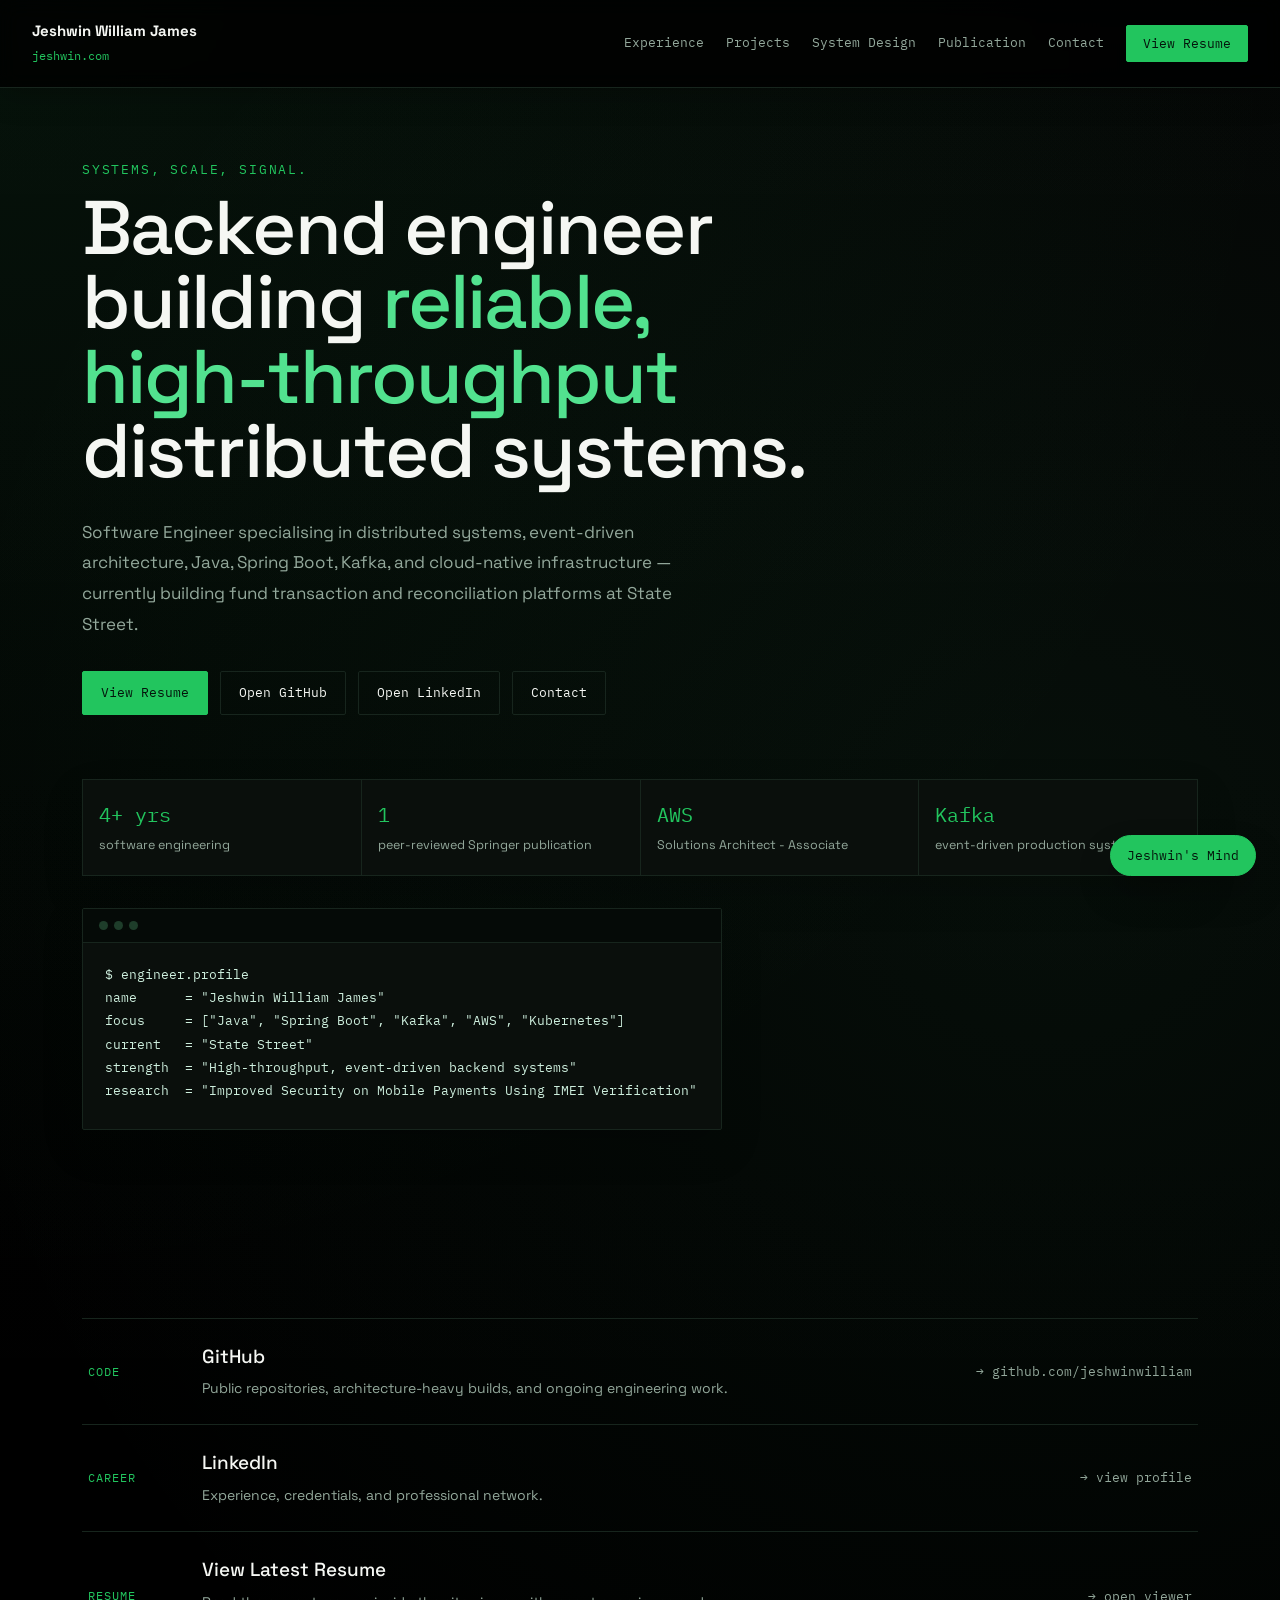
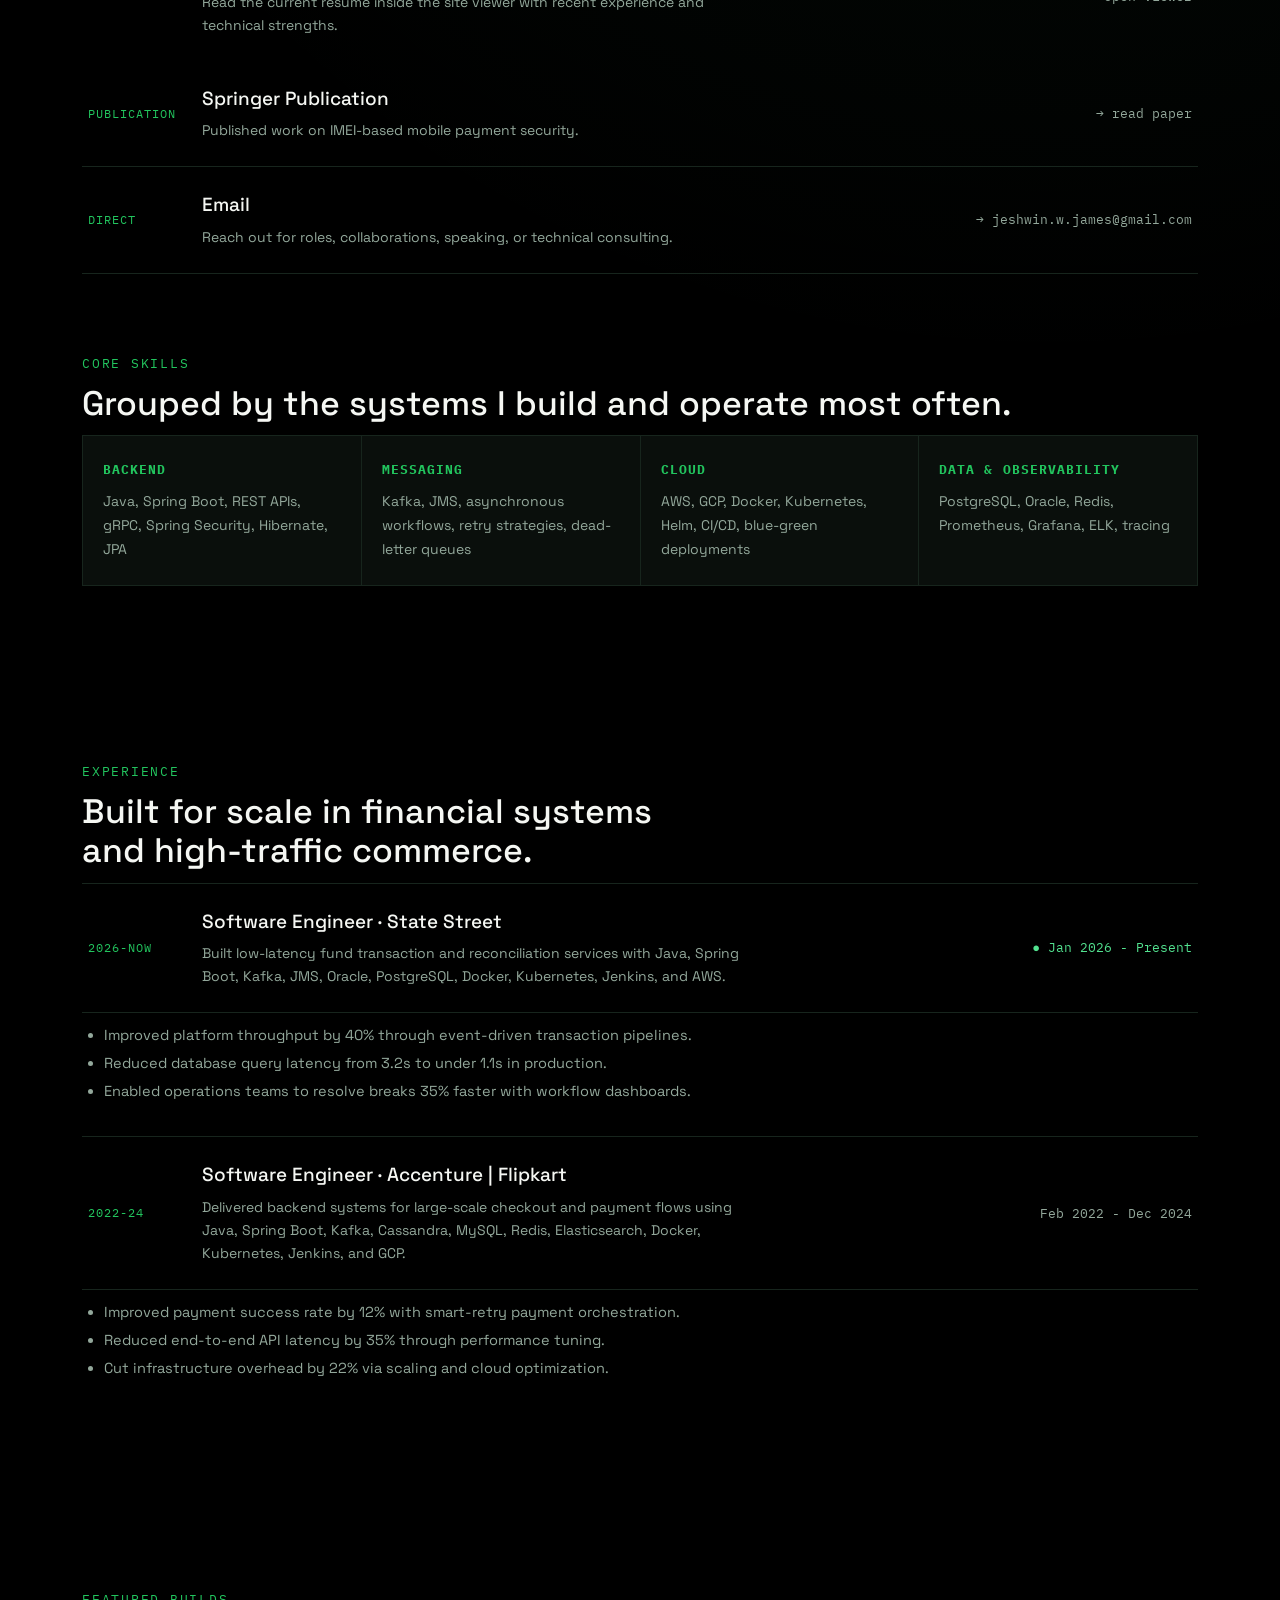
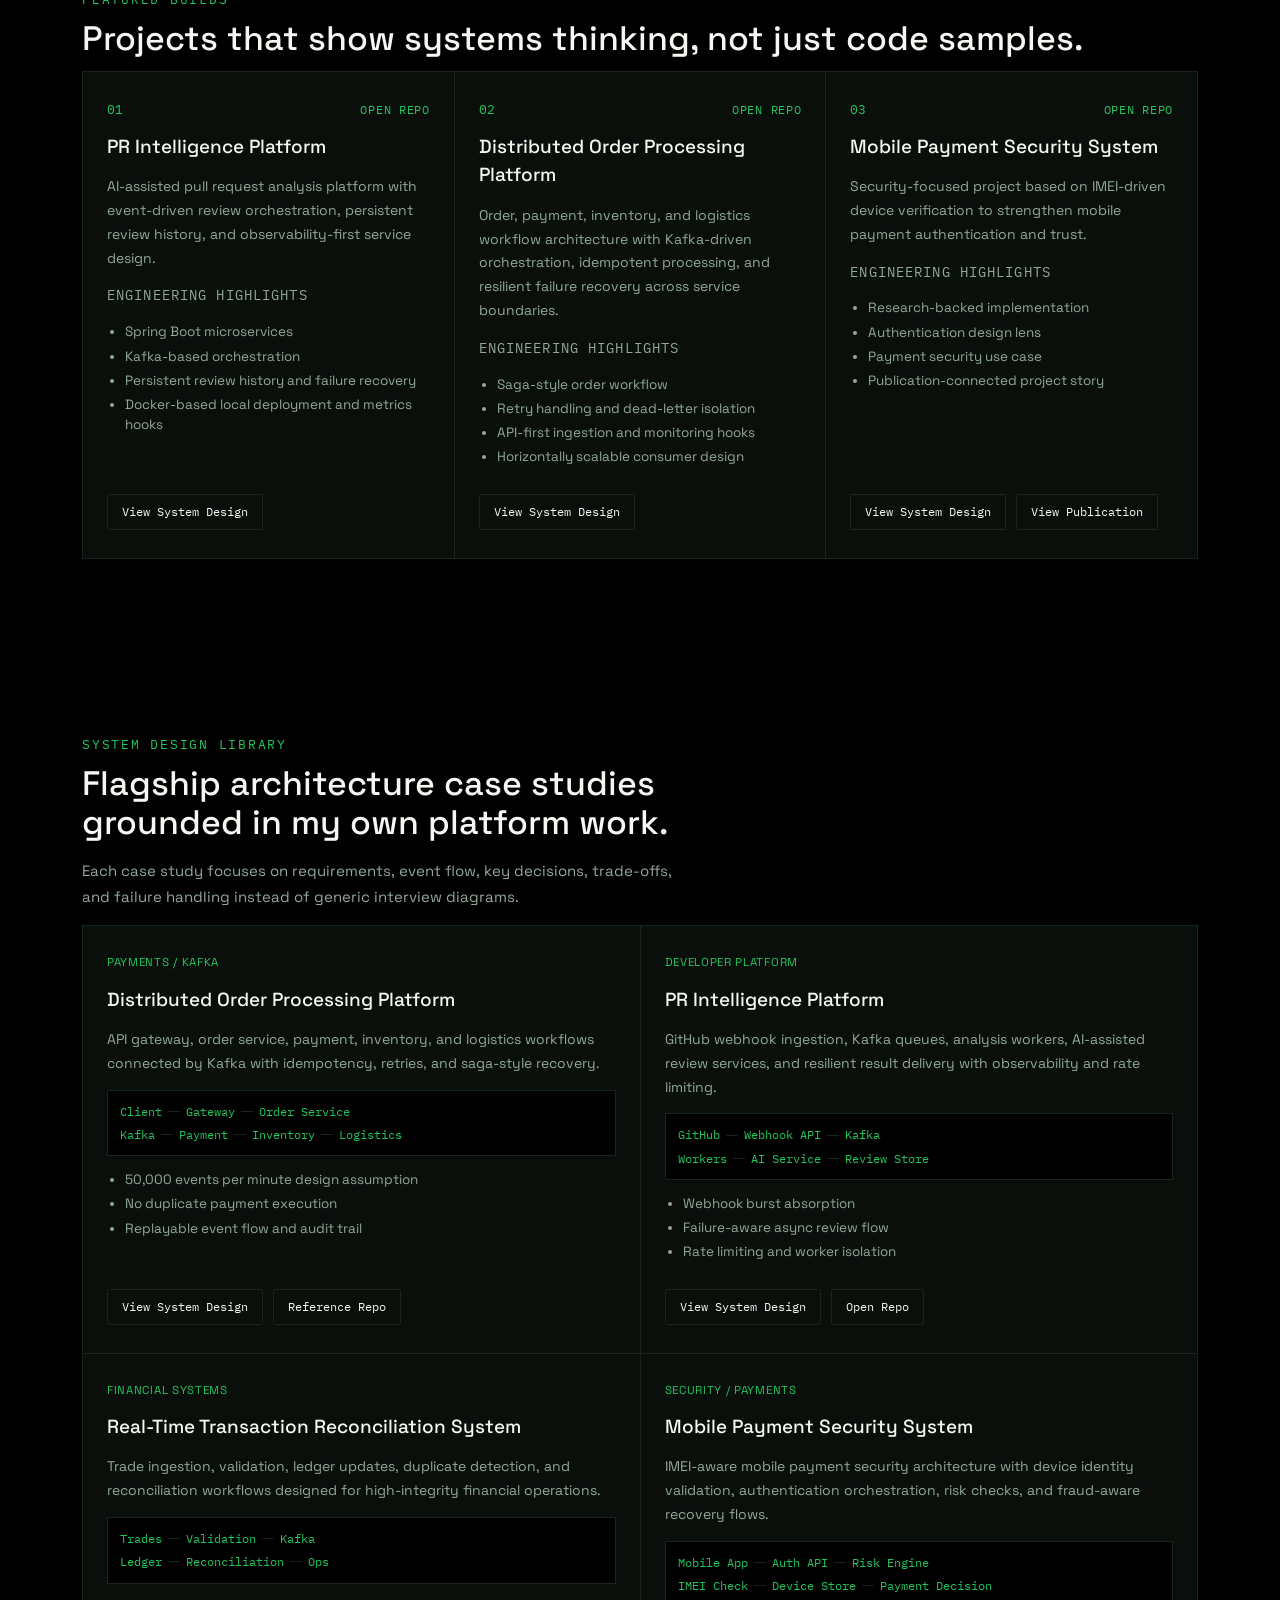
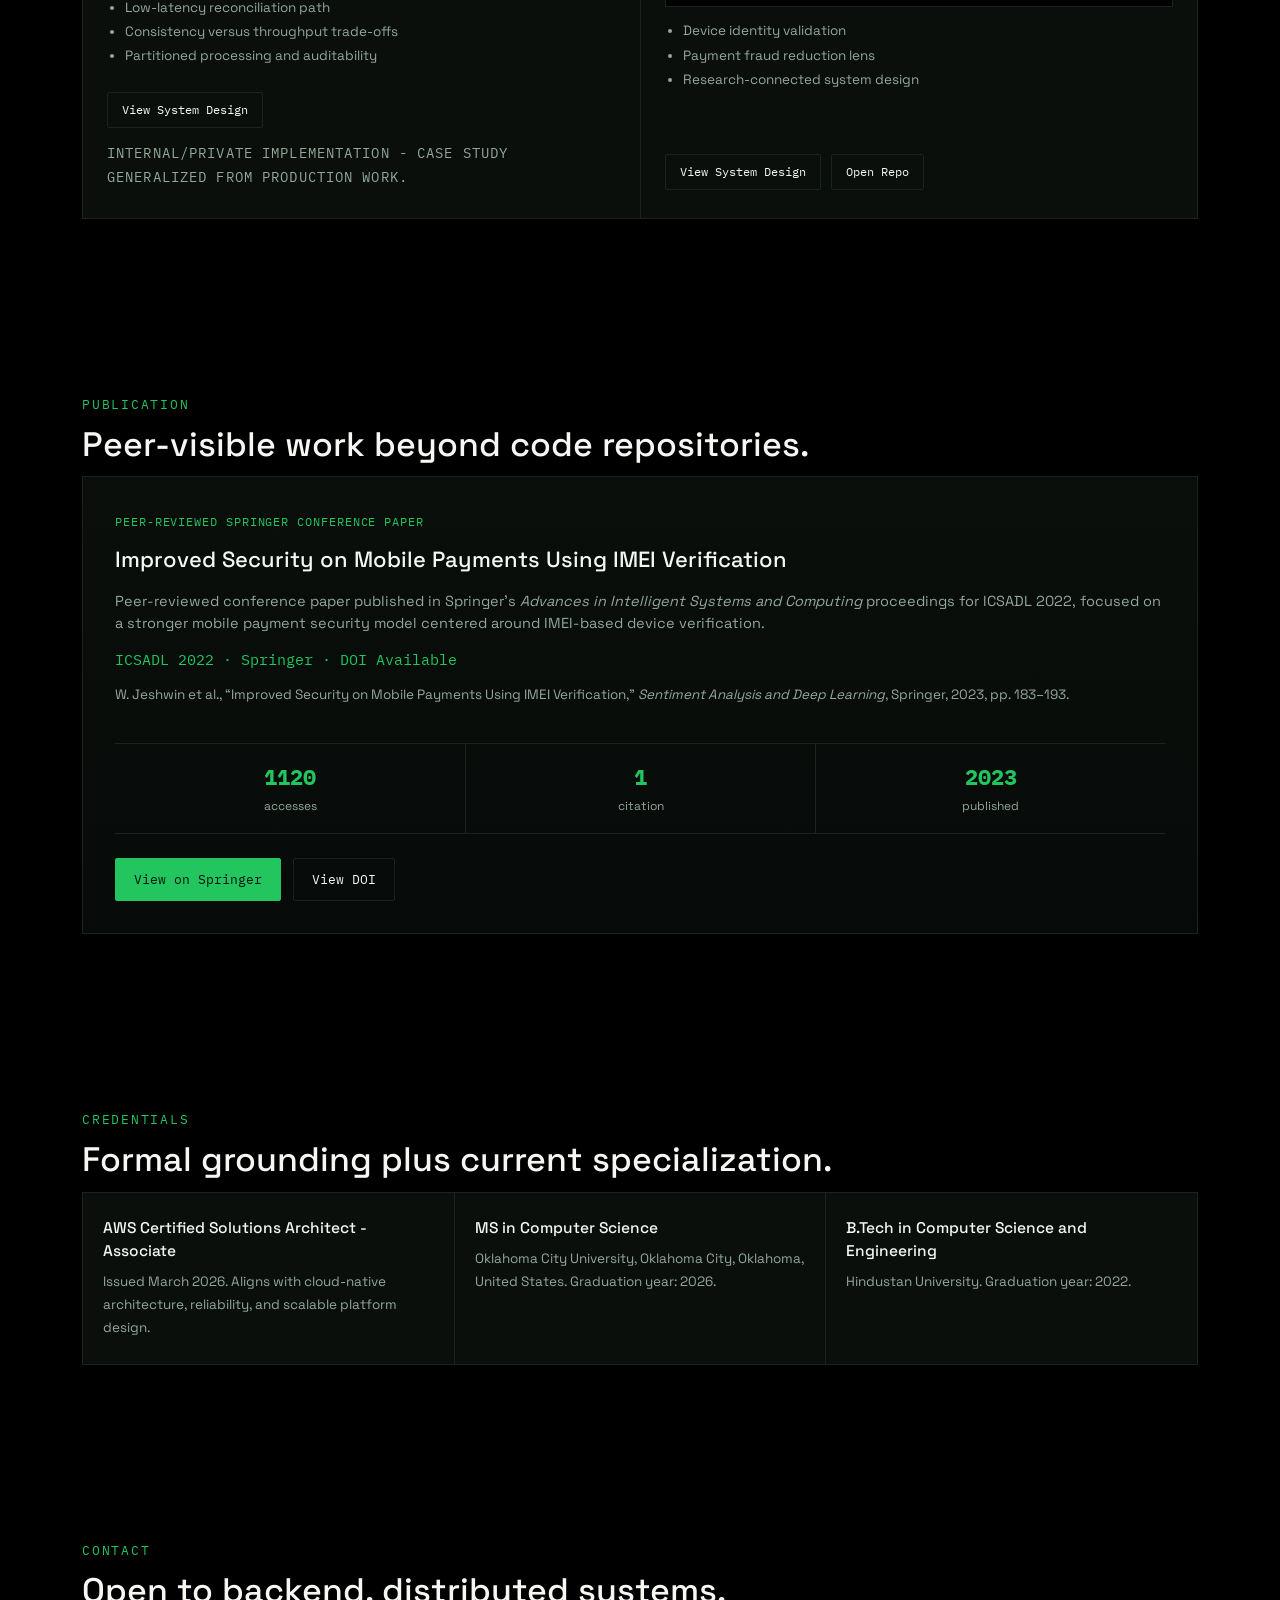
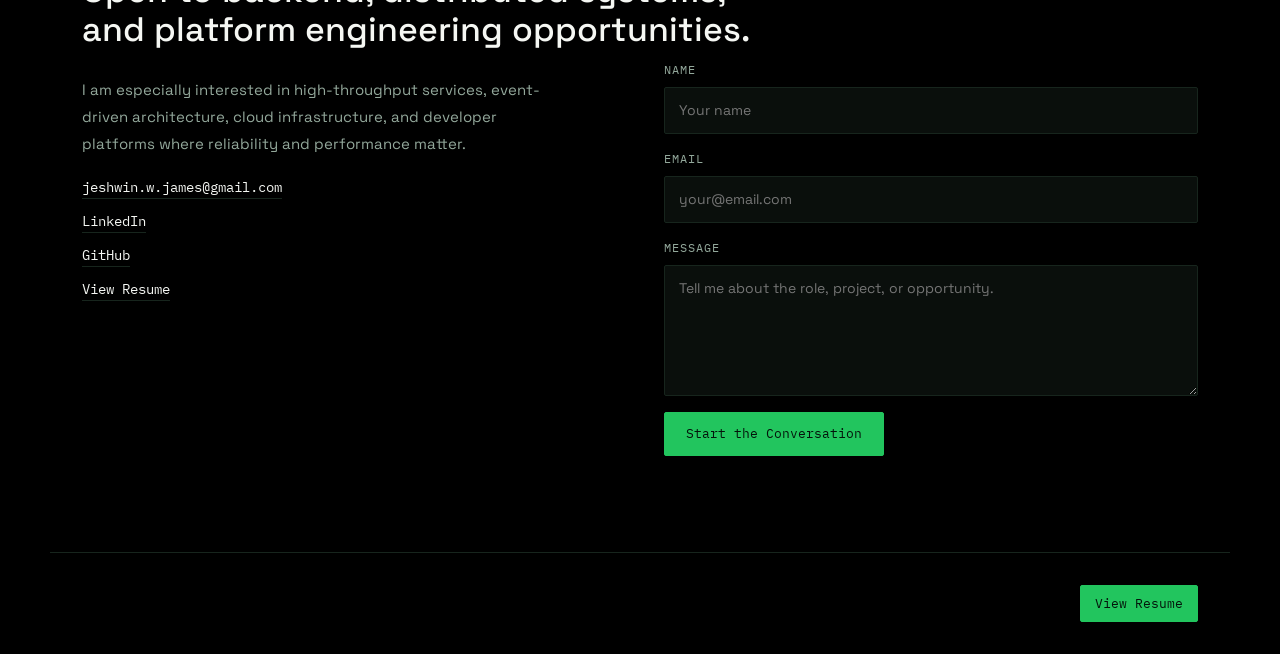
==== commit 1aeefcd5: "Polish portfolio experience and assistant" ====
--- a/index.html
+++ b/index.html
@@ -6,13 +6,13 @@
     <title>Jeshwin William James | Distributed Systems Engineer</title>
     <meta
       name="description"
-      content="Dark-themed personal website for Jeshwin William James, focused on distributed systems, backend engineering, published work, and production-grade platform design."
+      content="Personal website for Jeshwin William James, focused on distributed systems, backend engineering, published work, and production-grade platform design."
     />
     <meta
       name="keywords"
       content="Jeshwin William James, software engineer, distributed systems, Spring Boot, Kafka, AWS, portfolio, system design"
     />
-    <meta name="theme-color" content="#050816" />
+    <meta name="theme-color" content="#000000" />
     <meta property="og:title" content="Jeshwin William James | Systems, Scale, Signal" />
     <meta
       property="og:description"
@@ -29,13 +29,11 @@
     <link rel="stylesheet" href="./styles.css" />
   </head>
   <body>
-    <div class="noise" aria-hidden="true"></div>
     <header class="site-header">
       <a class="brand" href="#top">
         <span class="brand-copy">
           <strong>Jeshwin William James</strong>
           <span>jeshwin.com</span>
-          <small>Systems, scale, signal.</small>
         </span>
       </a>
       <nav class="top-nav" aria-label="Primary">
@@ -50,88 +48,91 @@
 
     <main id="top">
       <section class="hero section-shell">
-        <div class="hero-copy">
-          <p class="eyebrow">Distributed Systems Engineer</p>
-          <h1>Building reliable backend platforms for high-throughput, production-critical workloads.</h1>
-          <p class="hero-text">
-            Software Engineer specialising in distributed systems, event-driven architecture, Java,
-            Spring Boot, Kafka, and cloud-native infrastructure.
-          </p>
-          <div class="hero-actions">
-            <button class="button button-primary" type="button" data-resume-open>View Resume</button>
-            <a class="button button-secondary" href="https://github.com/jeshwinwilliam" target="_blank" rel="noreferrer">Open GitHub</a>
-            <a class="button button-secondary" href="#publication">Open Publication</a>
-            <a class="button button-secondary" href="https://www.linkedin.com/in/jeshwin-william-james-33a83b1a9/" target="_blank" rel="noreferrer">Open LinkedIn</a>
-            <a class="button button-secondary" href="#contact">Contact</a>
-          </div>
-        </div>
-        <aside class="hero-panel">
-          <div class="panel-card pulse-card">
-            <p class="panel-label">Selected Proof Points</p>
-            <div class="signal-grid">
-              <article>
-                <span class="signal-value">4+ yrs</span>
-                <span class="signal-key">software engineering</span>
-              </article>
-              <article>
-                <span class="signal-value">1</span>
-                <span class="signal-key">peer-reviewed Springer publication</span>
-              </article>
-              <article>
-                <span class="signal-value">AWS</span>
-                <span class="signal-key">solutions architect associate</span>
-              </article>
-              <article>
-                <span class="signal-value">Kafka</span>
-                <span class="signal-key">event-driven production systems</span>
-              </article>
-            </div>
-          </div>
-          <div class="terminal-card">
-            <div class="terminal-top">
-              <span></span><span></span><span></span>
-            </div>
-            <pre><code>$ engineer.profile
+        <p class="eyebrow">Systems, scale, signal.</p>
+        <h1>Backend engineer building <span class="accent">reliable, high-throughput</span> distributed systems.</h1>
+        <p class="hero-text">
+          Software Engineer specialising in distributed systems, event-driven architecture,
+          Java, Spring Boot, Kafka, and cloud-native infrastructure — currently building fund
+          transaction and reconciliation platforms at State Street.
+        </p>
+        <div class="hero-actions">
+          <button class="button button-primary" type="button" data-resume-open>View Resume</button>
+          <a class="button button-secondary" href="https://github.com/jeshwinwilliam" target="_blank" rel="noreferrer">Open GitHub</a>
+          <a class="button button-secondary" href="https://www.linkedin.com/in/jeshwin-william-james-33a83b1a9/" target="_blank" rel="noreferrer">Open LinkedIn</a>
+          <a class="button button-secondary" href="#contact">Contact</a>
+        </div>
+
+        <div class="signal-grid">
+          <article>
+            <span class="signal-value">4+ yrs</span>
+            <span class="signal-key">software engineering</span>
+          </article>
+          <article>
+            <span class="signal-value">1</span>
+            <span class="signal-key">peer-reviewed Springer publication</span>
+          </article>
+          <article>
+            <span class="signal-value">AWS</span>
+            <span class="signal-key">Solutions Architect - Associate</span>
+          </article>
+          <article>
+            <span class="signal-value">Kafka</span>
+            <span class="signal-key">event-driven production systems</span>
+          </article>
+        </div>
+
+        <div class="terminal-card">
+          <div class="terminal-top"><span></span><span></span><span></span></div>
+          <pre><code>$ engineer.profile
 name      = "Jeshwin William James"
 focus     = ["Java", "Spring Boot", "Kafka", "AWS", "Kubernetes"]
 current   = "State Street"
 strength  = "High-throughput, event-driven backend systems"
 research  = "Improved Security on Mobile Payments Using IMEI Verification"</code></pre>
-          </div>
-        </aside>
+        </div>
       </section>
 
       <section class="section-shell link-section" id="link-grid">
-        <div class="link-grid">
-          <a class="link-card" href="https://github.com/jeshwinwilliam" target="_blank" rel="noreferrer">
-            <span class="link-tag">Code</span>
-            <strong>GitHub</strong>
-            <p>Public repositories, architecture-heavy builds, and ongoing engineering work.</p>
+        <div class="row-list">
+          <a class="signal-row" href="https://github.com/jeshwinwilliam" target="_blank" rel="noreferrer">
+            <span class="row-tag">Code</span>
+            <span>
+              <span class="row-title">GitHub</span>
+              <span class="row-sub">Public repositories, architecture-heavy builds, and ongoing engineering work.</span>
+            </span>
+            <span class="row-value">→ github.com/jeshwinwilliam</span>
           </a>
-          <a class="link-card" href="https://www.linkedin.com/in/jeshwin-william-james-33a83b1a9/" target="_blank" rel="noreferrer">
-            <span class="link-tag">Career</span>
-            <strong>LinkedIn</strong>
-            <p>Experience, credentials, and professional network.</p>
+          <a class="signal-row" href="https://www.linkedin.com/in/jeshwin-william-james-33a83b1a9/" target="_blank" rel="noreferrer">
+            <span class="row-tag">Career</span>
+            <span>
+              <span class="row-title">LinkedIn</span>
+              <span class="row-sub">Experience, credentials, and professional network.</span>
+            </span>
+            <span class="row-value">→ view profile</span>
           </a>
-          <button class="link-card link-card-button" type="button" data-resume-open>
-            <span class="link-tag">Resume</span>
-            <strong>View Latest Resume</strong>
-            <p>Read the current resume inside the site viewer with recent experience and technical strengths.</p>
+          <button class="signal-row signal-row-button" type="button" data-resume-open>
+            <span class="row-tag">Resume</span>
+            <span>
+              <span class="row-title">View Latest Resume</span>
+              <span class="row-sub">Read the current resume inside the site viewer with recent experience and technical strengths.</span>
+            </span>
+            <span class="row-value">→ open viewer</span>
           </button>
-          <a class="link-card" href="https://link.springer.com/chapter/10.1007/978-981-19-5443-6_16" target="_blank" rel="noreferrer">
-            <span class="link-tag">Publication</span>
-            <strong>Springer Publication</strong>
-            <p>Published work on IMEI-based mobile payment security.</p>
+          <a class="signal-row" href="https://link.springer.com/chapter/10.1007/978-981-19-5443-6_16" target="_blank" rel="noreferrer">
+            <span class="row-tag">Publication</span>
+            <span>
+              <span class="row-title">Springer Publication</span>
+              <span class="row-sub">Published work on IMEI-based mobile payment security.</span>
+            </span>
+            <span class="row-value">→ read paper</span>
           </a>
-          <a class="link-card" href="mailto:jeshwin.w.james@gmail.com">
-            <span class="link-tag">Direct</span>
-            <strong>Email</strong>
-            <p>Reach out for roles, collaborations, speaking, or technical consulting.</p>
-          </a>
-          <a class="link-card" href="#publication">
-            <span class="link-tag">Paper</span>
-            <strong>Publication Details</strong>
-            <p>Full citation, Springer record, publication context, and research impact.</p>
+          <a class="signal-row" href="mailto:jeshwin.w.james@gmail.com">
+            <span class="row-tag">Direct</span>
+            <span>
+              <span class="row-title">Email</span>
+              <span class="row-sub">Reach out for roles, collaborations, speaking, or technical consulting.</span>
+            </span>
+            <span class="row-value">→ jeshwin.w.james@gmail.com</span>
           </a>
         </div>
       </section>
@@ -155,7 +156,7 @@
             <p>AWS, GCP, Docker, Kubernetes, Helm, CI/CD, blue-green deployments</p>
           </article>
           <article class="stack-card">
-            <h3>Databases & Observability</h3>
+            <h3>Data &amp; Observability</h3>
             <p>PostgreSQL, Oracle, Redis, Prometheus, Grafana, ELK, tracing</p>
           </article>
         </div>
@@ -166,45 +167,37 @@
           <p class="eyebrow">Experience</p>
           <h2>Built for scale in financial systems and high-traffic commerce.</h2>
         </div>
-        <div class="timeline">
-          <article class="timeline-item">
-            <div class="timeline-meta">
-              <span>Jan 2026 - Present</span>
-              <strong>State Street</strong>
-            </div>
-            <div class="timeline-body">
-              <h3>Software Engineer</h3>
-              <p>
-                Built low-latency fund transaction and reconciliation services
-                with Java, Spring Boot, Kafka, JMS, Oracle, PostgreSQL, Docker,
-                Kubernetes, Jenkins, and AWS.
-              </p>
-              <ul>
-                <li>Improved platform throughput by 40% through event-driven transaction pipelines.</li>
-                <li>Reduced database query latency from 3.2s to under 1.1s in production.</li>
-                <li>Enabled operations teams to resolve breaks 35% faster with workflow dashboards.</li>
-              </ul>
-            </div>
-          </article>
-          <article class="timeline-item">
-            <div class="timeline-meta">
-              <span>Feb 2022 - Dec 2024</span>
-              <strong>Accenture | Flipkart</strong>
-            </div>
-            <div class="timeline-body">
-              <h3>Software Engineer</h3>
-              <p>
-                Delivered backend systems for large-scale checkout and payment
-                flows using Java, Spring Boot, Kafka, Cassandra, MySQL, Redis,
-                Elasticsearch, Docker, Kubernetes, Jenkins, and GCP.
-              </p>
-              <ul>
-                <li>Improved payment success rate by 12% with smart-retry payment orchestration.</li>
-                <li>Reduced end-to-end API latency by 35% through performance tuning.</li>
-                <li>Cut infrastructure overhead by 22% via scaling and cloud optimization.</li>
-              </ul>
-            </div>
-          </article>
+        <div class="row-list">
+          <div class="signal-row signal-row-static">
+            <span class="row-tag">2026-Now</span>
+            <span>
+              <span class="row-title">Software Engineer · State Street</span>
+              <span class="row-sub">Built low-latency fund transaction and reconciliation services with Java, Spring Boot, Kafka, JMS, Oracle, PostgreSQL, Docker, Kubernetes, Jenkins, and AWS.</span>
+            </span>
+            <span class="row-value row-value-current">● Jan 2026 - Present</span>
+          </div>
+          <div class="timeline-detail">
+            <ul>
+              <li>Improved platform throughput by 40% through event-driven transaction pipelines.</li>
+              <li>Reduced database query latency from 3.2s to under 1.1s in production.</li>
+              <li>Enabled operations teams to resolve breaks 35% faster with workflow dashboards.</li>
+            </ul>
+          </div>
+          <div class="signal-row signal-row-static">
+            <span class="row-tag">2022-24</span>
+            <span>
+              <span class="row-title">Software Engineer · Accenture | Flipkart</span>
+              <span class="row-sub">Delivered backend systems for large-scale checkout and payment flows using Java, Spring Boot, Kafka, Cassandra, MySQL, Redis, Elasticsearch, Docker, Kubernetes, Jenkins, and GCP.</span>
+            </span>
+            <span class="row-value">Feb 2022 - Dec 2024</span>
+          </div>
+          <div class="timeline-detail">
+            <ul>
+              <li>Improved payment success rate by 12% with smart-retry payment orchestration.</li>
+              <li>Reduced end-to-end API latency by 35% through performance tuning.</li>
+              <li>Cut infrastructure overhead by 22% via scaling and cloud optimization.</li>
+            </ul>
+          </div>
         </div>
       </section>
 
@@ -220,10 +213,7 @@
               <a href="https://github.com/jeshwinwilliam/pr-intelligence-platform-jeshwin" target="_blank" rel="noreferrer">Open Repo</a>
             </div>
             <h3>PR Intelligence Platform</h3>
-            <p>
-              AI-assisted pull request analysis platform with event-driven review
-              orchestration, persistent review history, and observability-first service design.
-            </p>
+            <p>AI-assisted pull request analysis platform with event-driven review orchestration, persistent review history, and observability-first service design.</p>
             <p class="project-label">Engineering Highlights</p>
             <ul class="mini-points">
               <li>Spring Boot microservices</li>
@@ -235,16 +225,14 @@
               <a class="button button-secondary button-small" href="./system-design/pr-intelligence/index.html">View System Design</a>
             </div>
           </article>
+
           <article class="project-card">
             <div class="project-top">
               <span class="project-index">02</span>
               <a href="https://github.com/jeshwinwilliam/distributed-event-processing-system" target="_blank" rel="noreferrer">Open Repo</a>
             </div>
             <h3>Distributed Order Processing Platform</h3>
-            <p>
-              Order, payment, inventory, and logistics workflow architecture with Kafka-driven orchestration,
-              idempotent processing, and resilient failure recovery across service boundaries.
-            </p>
+            <p>Order, payment, inventory, and logistics workflow architecture with Kafka-driven orchestration, idempotent processing, and resilient failure recovery across service boundaries.</p>
             <p class="project-label">Engineering Highlights</p>
             <ul class="mini-points">
               <li>Saga-style order workflow</li>
@@ -256,16 +244,14 @@
               <a class="button button-secondary button-small" href="./system-design/order-processing/index.html">View System Design</a>
             </div>
           </article>
+
           <article class="project-card">
             <div class="project-top">
               <span class="project-index">03</span>
               <a href="https://github.com/jeshwinwilliam/mobile-payment-security-system" target="_blank" rel="noreferrer">Open Repo</a>
             </div>
             <h3>Mobile Payment Security System</h3>
-            <p>
-              Security-focused project based on IMEI-driven device verification to
-              strengthen mobile payment authentication and trust.
-            </p>
+            <p>Security-focused project based on IMEI-driven device verification to strengthen mobile payment authentication and trust.</p>
             <p class="project-label">Engineering Highlights</p>
             <ul class="mini-points">
               <li>Research-backed implementation</li>
@@ -287,24 +273,17 @@
           <h2>Flagship architecture case studies grounded in my own platform work.</h2>
           <p class="section-intro">
             Each case study focuses on requirements, event flow, key decisions, trade-offs, and failure handling
-            instead of generic interview diagrams. This is the strongest way to show how I think about backend systems at scale.
+            instead of generic interview diagrams.
           </p>
         </div>
         <div class="case-study-grid">
           <article class="case-study-card">
             <span class="link-tag">Payments / Kafka</span>
             <h3>Distributed Order Processing Platform</h3>
-            <p>
-              API gateway, order service, payment, inventory, and logistics workflows connected by Kafka with
-              idempotency, retries, and saga-style recovery.
-            </p>
+            <p>API gateway, order service, payment, inventory, and logistics workflows connected by Kafka with idempotency, retries, and saga-style recovery.</p>
             <div class="mini-case-diagram">
-              <div class="mini-case-row">
-                <span>Client</span><i></i><span>Gateway</span><i></i><span>Order Service</span>
-              </div>
-              <div class="mini-case-row">
-                <span>Kafka</span><i></i><span>Payment</span><i></i><span>Inventory</span><i></i><span>Logistics</span>
-              </div>
+              <div class="mini-case-row"><span>Client</span><i></i><span>Gateway</span><i></i><span>Order Service</span></div>
+              <div class="mini-case-row"><span>Kafka</span><i></i><span>Payment</span><i></i><span>Inventory</span><i></i><span>Logistics</span></div>
             </div>
             <ul class="mini-points">
               <li>50,000 events per minute design assumption</li>
@@ -316,20 +295,14 @@
               <a class="button button-secondary button-small" href="https://github.com/jeshwinwilliam/distributed-event-processing-system" target="_blank" rel="noreferrer">Reference Repo</a>
             </div>
           </article>
+
           <article class="case-study-card">
             <span class="link-tag">Developer Platform</span>
             <h3>PR Intelligence Platform</h3>
-            <p>
-              GitHub webhook ingestion, Kafka queues, analysis workers, AI-assisted review services, and resilient result delivery
-              with observability and rate limiting.
-            </p>
+            <p>GitHub webhook ingestion, Kafka queues, analysis workers, AI-assisted review services, and resilient result delivery with observability and rate limiting.</p>
             <div class="mini-case-diagram">
-              <div class="mini-case-row">
-                <span>GitHub</span><i></i><span>Webhook API</span><i></i><span>Kafka</span>
-              </div>
-              <div class="mini-case-row">
-                <span>Workers</span><i></i><span>AI Service</span><i></i><span>Review Store</span>
-              </div>
+              <div class="mini-case-row"><span>GitHub</span><i></i><span>Webhook API</span><i></i><span>Kafka</span></div>
+              <div class="mini-case-row"><span>Workers</span><i></i><span>AI Service</span><i></i><span>Review Store</span></div>
             </div>
             <ul class="mini-points">
               <li>Webhook burst absorption</li>
@@ -341,20 +314,14 @@
               <a class="button button-secondary button-small" href="https://github.com/jeshwinwilliam/pr-intelligence-platform-jeshwin" target="_blank" rel="noreferrer">Open Repo</a>
             </div>
           </article>
+
           <article class="case-study-card">
             <span class="link-tag">Financial Systems</span>
             <h3>Real-Time Transaction Reconciliation System</h3>
-            <p>
-              Trade ingestion, validation, ledger updates, duplicate detection, and reconciliation workflows designed
-              for high-integrity financial operations.
-            </p>
+            <p>Trade ingestion, validation, ledger updates, duplicate detection, and reconciliation workflows designed for high-integrity financial operations.</p>
             <div class="mini-case-diagram">
-              <div class="mini-case-row">
-                <span>Trades</span><i></i><span>Validation</span><i></i><span>Kafka</span>
-              </div>
-              <div class="mini-case-row">
-                <span>Ledger</span><i></i><span>Reconciliation</span><i></i><span>Ops</span>
-              </div>
+              <div class="mini-case-row"><span>Trades</span><i></i><span>Validation</span><i></i><span>Kafka</span></div>
+              <div class="mini-case-row"><span>Ledger</span><i></i><span>Reconciliation</span><i></i><span>Ops</span></div>
             </div>
             <ul class="mini-points">
               <li>Low-latency reconciliation path</li>
@@ -364,21 +331,16 @@
             <div class="project-actions">
               <a class="button button-secondary button-small" href="./system-design/reconciliation/index.html">View System Design</a>
             </div>
-          </article>
+            <p class="project-label">Internal/private implementation - case study generalized from production work.</p>
+          </article>
+
           <article class="case-study-card">
             <span class="link-tag">Security / Payments</span>
             <h3>Mobile Payment Security System</h3>
-            <p>
-              IMEI-aware mobile payment security architecture with device identity validation,
-              authentication orchestration, risk checks, and fraud-aware recovery flows.
-            </p>
+            <p>IMEI-aware mobile payment security architecture with device identity validation, authentication orchestration, risk checks, and fraud-aware recovery flows.</p>
             <div class="mini-case-diagram">
-              <div class="mini-case-row">
-                <span>Mobile App</span><i></i><span>Auth API</span><i></i><span>Risk Engine</span>
-              </div>
-              <div class="mini-case-row">
-                <span>IMEI Check</span><i></i><span>Device Store</span><i></i><span>Payment Decision</span>
-              </div>
+              <div class="mini-case-row"><span>Mobile App</span><i></i><span>Auth API</span><i></i><span>Risk Engine</span></div>
+              <div class="mini-case-row"><span>IMEI Check</span><i></i><span>Device Store</span><i></i><span>Payment Decision</span></div>
             </div>
             <ul class="mini-points">
               <li>Device identity validation</li>
@@ -403,31 +365,20 @@
             <span class="paper-tag">Peer-Reviewed Springer Conference Paper</span>
             <h3>Improved Security on Mobile Payments Using IMEI Verification</h3>
             <p>
-              Peer-reviewed conference paper published in Springer's
-              <em>Advances in Intelligent Systems and Computing</em> proceedings
-              for ICSADL 2022, focused on a stronger mobile payment security
-              model centered around IMEI-based device verification.
+              Peer-reviewed conference paper published in Springer's <em>Advances in Intelligent Systems and Computing</em>
+              proceedings for ICSADL 2022, focused on a stronger mobile payment security model centered around
+              IMEI-based device verification.
             </p>
-            <p class="publication-meta">ICSADL 2022 | Springer | DOI Available</p>
+            <p class="publication-meta">ICSADL 2022 · Springer · DOI Available</p>
             <p class="citation-line">
-              W. Jeshwin et al., “Improved Security on Mobile Payments Using IMEI
-              Verification,” <em>Sentiment Analysis and Deep Learning</em>,
-              Springer, 2023, pp. 183-193.
+              W. Jeshwin et al., “Improved Security on Mobile Payments Using IMEI Verification,”
+              <em>Sentiment Analysis and Deep Learning</em>, Springer, 2023, pp. 183–193.
             </p>
           </div>
           <div class="publication-stats">
-            <article>
-              <strong>1120</strong>
-              <span>accesses</span>
-            </article>
-            <article>
-              <strong>1</strong>
-              <span>citation</span>
-            </article>
-            <article>
-              <strong>183-193</strong>
-              <span>pages</span>
-            </article>
+            <article><strong>1120</strong><span>accesses</span></article>
+            <article><strong>1</strong><span>citation</span></article>
+            <article><strong>2023</strong><span>published</span></article>
           </div>
           <div class="publication-actions">
             <a class="button button-primary" href="https://link.springer.com/chapter/10.1007/978-981-19-5443-6_16" target="_blank" rel="noreferrer">View on Springer</a>
@@ -452,7 +403,7 @@
           </article>
           <article class="credential-card">
             <h3>B.Tech in Computer Science and Engineering</h3>
-            <p>Hindustan University, building the base for systems, software, and engineering fundamentals. Graduation year: 2022.</p>
+            <p>Hindustan University. Graduation year: 2022.</p>
           </article>
         </div>
       </section>
@@ -465,9 +416,8 @@
         <div class="contact-panel">
           <div class="contact-copy">
             <p>
-              I am especially interested in high-throughput services,
-              event-driven architecture, cloud infrastructure, and developer
-              platforms where reliability and performance matter.
+              I am especially interested in high-throughput services, event-driven architecture,
+              cloud infrastructure, and developer platforms where reliability and performance matter.
             </p>
             <div class="contact-lines">
               <a href="mailto:jeshwin.w.james@gmail.com">jeshwin.w.james@gmail.com</a>
@@ -477,18 +427,9 @@
             </div>
           </div>
           <form class="contact-form" action="mailto:jeshwin.w.james@gmail.com" method="post" enctype="text/plain">
-            <label>
-              Name
-              <input type="text" name="name" placeholder="Your name" />
-            </label>
-            <label>
-              Email
-              <input type="email" name="email" placeholder="your@email.com" />
-            </label>
-            <label>
-              Message
-              <textarea name="message" rows="5" placeholder="Tell me about the role, project, or opportunity."></textarea>
-            </label>
+            <label>Name<input type="text" name="name" placeholder="Your name" /></label>
+            <label>Email<input type="email" name="email" placeholder="your@email.com" /></label>
+            <label>Message<textarea name="message" rows="5" placeholder="Tell me about the role, project, or opportunity."></textarea></label>
             <button class="button button-primary" type="submit">Start the Conversation</button>
           </form>
         </div>
@@ -520,8 +461,48 @@
       </section>
     </div>
 
+    <div class="assistant-shell" id="portfolio-assistant">
+      <button class="assistant-toggle" type="button" aria-expanded="false" aria-controls="assistant-panel">
+        Jeshwin's Mind
+      </button>
+      <section class="assistant-panel" id="assistant-panel" hidden aria-label="Portfolio assistant">
+        <div class="assistant-header">
+          <div>
+            <p class="assistant-kicker">Advanced Feature</p>
+            <h2>Jeshwin's Mind</h2>
+          </div>
+          <button class="assistant-close" type="button" aria-label="Close portfolio assistant">
+            Close
+          </button>
+        </div>
+        <p class="assistant-intro">
+          Ask about Jeshwin’s experience, projects, system design work, resume, or how to get in touch.
+        </p>
+        <div class="assistant-suggestions" aria-label="Suggested questions">
+          <button class="assistant-chip" type="button" data-assistant-question="What is Jeshwin currently working on?">Current work</button>
+          <button class="assistant-chip" type="button" data-assistant-question="What kind of roles is Jeshwin looking for?">What he is looking for</button>
+          <button class="assistant-chip" type="button" data-assistant-question="Which project best shows Jeshwin's system design thinking?">Best system design project</button>
+          <button class="assistant-chip" type="button" data-assistant-question="How does Jeshwin think about distributed systems?">How he thinks</button>
+          <button class="assistant-chip" type="button" data-assistant-question="Where can I see the resume?">Resume</button>
+          <button class="assistant-chip" type="button" data-assistant-question="How can I contact Jeshwin?">Contact</button>
+        </div>
+        <div class="assistant-log" id="assistant-log" aria-live="polite">
+          <article class="assistant-message assistant-message-bot">
+            <strong>Assistant</strong>
+            <p>I can quickly guide you to the right part of the portfolio.</p>
+          </article>
+        </div>
+        <form class="assistant-form" id="assistant-form">
+          <label class="assistant-label" for="assistant-input">Ask a question</label>
+          <div class="assistant-input-row">
+            <input id="assistant-input" name="assistant-input" type="text" placeholder="Ask about experience, projects, resume, or contact..." />
+            <button class="button button-primary assistant-send" type="submit">Send</button>
+          </div>
+        </form>
+      </section>
+    </div>
+
     <footer class="site-footer">
-      <p>&copy; 2026 Jeshwin William James</p>
       <button class="footer-button" type="button" data-resume-open>View Resume</button>
     </footer>
 
--- a/styles.css
+++ b/styles.css
@@ -1,17 +1,16 @@
 :root {
-  --bg: #060912;
-  --bg-soft: #0d1422;
-  --panel: rgba(11, 18, 31, 0.72);
-  --panel-strong: rgba(15, 22, 38, 0.92);
-  --line: rgba(138, 157, 197, 0.18);
-  --line-strong: rgba(138, 157, 197, 0.38);
-  --text: #e8eefc;
-  --muted: #8c9ab9;
-  --accent: #7ee787;
-  --accent-2: #8cb6ff;
-  --accent-3: #ffb86c;
-  --shadow: 0 24px 70px rgba(0, 0, 0, 0.28);
-  --radius: 24px;
+  --bg: #000000;
+  --bg-alt: #0a0f0c;
+  --ink: #f5f7f3;
+  --ink-soft: #93a89b;
+  --green-deep: #22c55e;
+  --green-bright: #52e28f;
+  --green-line: #17251d;
+  --on-green: #04140b;
+  --mono: "IBM Plex Mono", ui-monospace, SFMono-Regular, monospace;
+  --display: "Space Grotesk", ui-sans-serif, system-ui, sans-serif;
+  --radius: 2px;
+  --max: 1180px;
 }
 
 * {
@@ -25,52 +24,51 @@
 body {
   margin: 0;
   background:
-    radial-gradient(circle at 14% 12%, rgba(140, 182, 255, 0.18), transparent 20%),
-    radial-gradient(circle at 84% 14%, rgba(126, 231, 135, 0.1), transparent 18%),
-    radial-gradient(circle at 70% 66%, rgba(255, 184, 108, 0.08), transparent 20%),
-    radial-gradient(circle at 22% 78%, rgba(140, 182, 255, 0.08), transparent 16%),
-    linear-gradient(180deg, rgba(255, 255, 255, 0.012), rgba(255, 255, 255, 0)),
+    radial-gradient(circle at top left, rgba(34, 197, 94, 0.08), transparent 18%),
+    radial-gradient(circle at 82% 12%, rgba(82, 226, 143, 0.06), transparent 18%),
+    linear-gradient(180deg, rgba(255, 255, 255, 0.015), transparent 22%),
     var(--bg);
-  color: var(--text);
-  font-family: "Space Grotesk", sans-serif;
-  min-height: 100vh;
-  padding: 34px 0 80px;
+  color: var(--ink);
+  font-family: var(--display);
+  -webkit-font-smoothing: antialiased;
+  line-height: 1.5;
   position: relative;
 }
 
-body::before,
-body::after {
+html {
+  scrollbar-color: var(--green-deep) #050805;
+}
+
+*::-webkit-scrollbar {
+  width: 12px;
+  height: 12px;
+}
+
+*::-webkit-scrollbar-track {
+  background: #050805;
+}
+
+*::-webkit-scrollbar-thumb {
+  background: linear-gradient(180deg, var(--green-deep), var(--green-bright));
+  border: 2px solid #050805;
+  border-radius: 999px;
+}
+
+*::-webkit-scrollbar-thumb:hover {
+  background: linear-gradient(180deg, var(--green-bright), #7cf0ab);
+}
+
+body::before {
   content: "";
   position: fixed;
   inset: 0;
   pointer-events: none;
-  z-index: -1;
-}
-
-body::before {
-  background:
-    linear-gradient(90deg, transparent 0, transparent calc(50% - 590px), rgba(255, 255, 255, 0.035) calc(50% - 590px), rgba(255, 255, 255, 0.035) calc(50% - 589px), transparent calc(50% - 589px)),
-    linear-gradient(90deg, transparent 0, transparent calc(50% + 239px), rgba(255, 255, 255, 0.035) calc(50% + 239px), rgba(255, 255, 255, 0.035) calc(50% + 240px), transparent calc(50% + 240px));
-  opacity: 0.6;
-}
-
-body::after {
-  background:
-    radial-gradient(circle at 14% 78%, rgba(140, 182, 255, 0.06), transparent 16%),
-    radial-gradient(circle at 86% 82%, rgba(126, 231, 135, 0.05), transparent 14%);
-  filter: blur(10px);
-}
-
-.noise {
-  position: fixed;
-  inset: 0;
-  pointer-events: none;
-  opacity: 0.08;
   background-image:
-    linear-gradient(rgba(255, 255, 255, 0.025) 1px, transparent 1px),
-    linear-gradient(90deg, rgba(255, 255, 255, 0.025) 1px, transparent 1px);
-  background-size: 140px 140px;
-  mask-image: radial-gradient(circle at center, black 50%, transparent 95%);
+    linear-gradient(rgba(255, 255, 255, 0.015) 1px, transparent 1px),
+    linear-gradient(90deg, rgba(255, 255, 255, 0.015) 1px, transparent 1px);
+  background-size: 128px 128px;
+  mask-image: radial-gradient(circle at center, black 50%, transparent 92%);
+  opacity: 0.25;
 }
 
 a {
@@ -78,1141 +76,889 @@
   text-decoration: none;
 }
 
-button {
+img {
+  max-width: 100%;
+  display: block;
+}
+
+button,
+input,
+textarea {
   font: inherit;
 }
 
-.site-header,
-.section-shell,
-.site-footer {
-  width: min(1180px, calc(100vw - 40px));
+.section-shell {
+  max-width: var(--max);
   margin: 0 auto;
+  padding: 96px 32px;
+  position: relative;
+}
+
+.section-shell + .section-shell {
+  padding-top: 80px;
+}
+
+@media (max-width: 720px) {
+  .section-shell {
+    padding: 64px 20px;
+  }
+}
+
+.eyebrow {
+  font-family: var(--mono);
+  font-size: 12.5px;
+  letter-spacing: 0.14em;
+  text-transform: uppercase;
+  color: var(--green-deep);
+  margin: 0 0 12px;
+}
+
+.section-heading h2 {
+  font-size: clamp(24px, 3vw, 34px);
+  font-weight: 500;
+  line-height: 1.14;
+  margin: 0 0 12px;
+  max-width: 46ch;
+  text-wrap: balance;
+}
+
+.section-intro {
+  color: var(--ink-soft);
+  max-width: 62ch;
+  font-size: 15px;
+  line-height: 1.75;
 }
 
 .site-header {
-  display: flex;
-  justify-content: space-between;
-  align-items: center;
-  gap: 20px;
-  padding: 22px 0 12px;
   position: sticky;
   top: 0;
-  left: auto;
-  width: min(1180px, calc(100vw - 40px));
-  z-index: 20;
-  backdrop-filter: blur(20px);
-  background: linear-gradient(180deg, rgba(6, 9, 18, 0.9), rgba(6, 9, 18, 0.48));
-  border-bottom: 1px solid rgba(255, 255, 255, 0.04);
-}
-
-.brand {
-  display: inline-flex;
-  gap: 18px;
+  z-index: 40;
+  display: flex;
   align-items: center;
+  justify-content: space-between;
+  padding: 20px 32px;
+  background: rgba(0, 0, 0, 0.82);
+  backdrop-filter: blur(10px);
+  border-bottom: 1px solid var(--green-line);
+  box-shadow: 0 8px 30px rgba(0, 0, 0, 0.22);
+}
+
+.brand-copy strong {
+  font-size: 15px;
+  display: block;
+}
+
+.brand-copy span {
+  font-family: var(--mono);
+  font-size: 12px;
+  color: var(--green-deep);
+}
+
+.top-nav {
+  display: flex;
+  align-items: center;
+  gap: 22px;
+  font-family: var(--mono);
+  font-size: 13px;
+}
+
+.top-nav a {
   position: relative;
-  padding-left: 18px;
-}
-
-.brand::before {
+  padding-bottom: 2px;
+  color: var(--ink-soft);
+}
+
+.top-nav a::after {
   content: "";
   position: absolute;
   left: 0;
-  top: 0.35rem;
-  width: 7px;
-  height: 7px;
-  border-radius: 999px;
-  background: linear-gradient(135deg, var(--accent), var(--accent-2));
-  box-shadow: 0 0 0 7px rgba(126, 231, 135, 0.08);
-}
-
-.brand-copy {
-  display: flex;
-  flex-direction: column;
-  gap: 4px;
-  padding: 0;
-  border-radius: 0;
+  bottom: -6px;
+  width: 100%;
+  height: 1px;
+  background: var(--green-deep);
+  transform: scaleX(0);
+  transform-origin: left;
+  transition: transform 0.15s ease;
+}
+
+.top-nav a:hover {
+  color: var(--green-deep);
+}
+
+.top-nav a:hover::after {
+  transform: scaleX(1);
+}
+
+.top-nav-resume {
+  font-family: var(--mono);
+  font-size: 12.5px;
+  border: 1px solid var(--green-deep);
+  background: var(--green-deep);
+  color: var(--on-green);
+  padding: 8px 16px;
+  border-radius: var(--radius);
+  cursor: pointer;
+  transition: background 0.15s ease, color 0.15s ease, border-color 0.15s ease;
+}
+
+.top-nav-resume:hover {
+  background: var(--green-bright);
+  border-color: var(--green-bright);
+}
+
+@media (max-width: 860px) {
+  .top-nav {
+    gap: 12px;
+    font-size: 12px;
+    flex-wrap: wrap;
+    justify-content: flex-end;
+  }
+
+  .top-nav a {
+    padding-bottom: 0;
+  }
+
+  .top-nav-resume {
+    padding: 7px 12px;
+  }
+}
+
+@media (max-width: 640px) {
+  .site-header {
+    align-items: flex-start;
+    flex-direction: column;
+    gap: 14px;
+  }
+
+  .top-nav {
+    justify-content: flex-start;
+  }
+}
+
+.hero {
+  padding-top: 72px;
+  display: block;
+}
+
+.hero .eyebrow {
+  font-size: 13px;
+}
+
+.hero h1 {
+  font-size: clamp(38px, 6.4vw, 76px);
+  line-height: 0.98;
+  font-weight: 500;
+  letter-spacing: -0.025em;
+  margin: 8px 0 28px;
+  max-width: 15ch;
+  text-wrap: balance;
+}
+
+.hero h1 .accent {
+  color: var(--green-bright);
+}
+
+.hero-text {
+  font-size: 17px;
+  color: var(--ink-soft);
+  max-width: 58ch;
+  margin: 0 0 32px;
+  line-height: 1.8;
+}
+
+.hero-actions {
+  display: flex;
+  flex-wrap: wrap;
+  gap: 12px;
+  margin-bottom: 64px;
+}
+
+.button {
+  font-family: var(--mono);
+  font-size: 13px;
+  padding: 11px 18px;
+  border-radius: var(--radius);
+  border: 1px solid var(--green-deep);
+  cursor: pointer;
+  display: inline-block;
+  transition: transform 0.12s ease, background 0.12s ease, color 0.12s ease, border-color 0.12s ease;
+}
+
+.button-primary {
+  background: var(--green-deep);
+  color: var(--on-green);
+}
+
+.button-primary:hover {
+  background: var(--green-bright);
+  border-color: var(--green-bright);
+  transform: translateY(-1px);
+}
+
+.button-secondary {
   background: transparent;
-  border: 0;
-}
-
-.brand-copy strong,
-.top-nav a,
-.button,
-.paper-tag,
-.link-tag,
-.project-top a {
-  font-family: "IBM Plex Mono", monospace;
-}
-
-.brand-copy span,
-.brand-copy small,
-.top-nav a,
-.hero-text,
-.stack-card p,
-.board-card p,
-.timeline-body p,
-.timeline-body li,
-.project-card p,
-.mini-points li,
-.publication-card p,
-.credential-card p,
-.contact-copy p,
-.contact-lines a,
-.contact-form label,
-.site-footer p,
-.site-footer a,
+  color: var(--ink);
+  border-color: var(--green-line);
+}
+
+.button-secondary:hover {
+  border-color: var(--green-deep);
+  color: var(--green-deep);
+  transform: translateY(-1px);
+}
+
+.button-small {
+  font-size: 12px;
+  padding: 8px 14px;
+}
+
+.button:active {
+  transform: translateY(0);
+}
+
+.terminal-card {
+  background: var(--bg-alt);
+  border: 1px solid var(--green-line);
+  border-radius: var(--radius);
+  overflow: hidden;
+  max-width: 640px;
+  margin-bottom: 12px;
+  box-shadow: 0 16px 40px rgba(0, 0, 0, 0.2);
+}
+
+.terminal-top {
+  display: flex;
+  gap: 6px;
+  padding: 12px 16px;
+  background: #050a07;
+  border-bottom: 1px solid var(--green-line);
+}
+
+.terminal-top span {
+  width: 9px;
+  height: 9px;
+  border-radius: 50%;
+  background: #1e3d2a;
+}
+
+.terminal-card pre {
+  margin: 0;
+  padding: 20px 22px 26px;
+  overflow-x: auto;
+}
+
+.terminal-card code {
+  font-family: var(--mono);
+  font-size: 13px;
+  color: #cdeedd;
+  line-height: 1.8;
+  white-space: pre;
+}
+
+.signal-grid {
+  display: grid;
+  grid-template-columns: repeat(4, 1fr);
+  gap: 1px;
+  background: var(--green-line);
+  border: 1px solid var(--green-line);
+  margin-bottom: 32px;
+  box-shadow: 0 18px 40px rgba(0, 0, 0, 0.16);
+}
+
+.signal-grid article {
+  background: var(--bg-alt);
+  padding: 20px 16px;
+}
+
+.signal-value {
+  display: block;
+  font-family: var(--mono);
+  font-size: 20px;
+  color: var(--green-deep);
+  margin-bottom: 6px;
+}
+
 .signal-key {
-  color: var(--muted);
-}
-
-.top-nav {
-  display: flex;
-  flex-direction: row;
-  flex-wrap: wrap;
-  gap: 14px;
+  display: block;
+  font-size: 12.5px;
+  color: var(--ink-soft);
+}
+
+@media (max-width: 720px) {
+  .signal-grid {
+    grid-template-columns: repeat(2, 1fr);
+  }
+}
+
+.panel-label {
+  font-family: var(--mono);
+  font-size: 12px;
+  letter-spacing: 0.1em;
+  text-transform: uppercase;
+  color: var(--green-deep);
+  margin: 0 0 4px;
+}
+
+.row-list {
+  border-top: 1px solid var(--green-line);
+}
+
+.signal-row {
+  position: relative;
+  display: grid;
+  grid-template-columns: 90px 1fr auto;
   align-items: center;
-  padding-left: 0;
-  border-left: 0;
-}
-
-.top-nav a {
-  font-size: 0.83rem;
-  letter-spacing: 0.08em;
-  text-transform: uppercase;
-  padding: 6px 0;
-}
-
-.top-nav-resume {
-  padding: 10px 14px;
-  border-radius: 999px;
-  border: 1px solid rgba(126, 231, 135, 0.18);
-  background: rgba(126, 231, 135, 0.08);
-  color: var(--text);
-  font-family: "IBM Plex Mono", monospace;
-  font-size: 0.8rem;
-  letter-spacing: 0.08em;
-  text-transform: uppercase;
-  cursor: pointer;
-  box-shadow: inset 0 0 0 1px rgba(126, 231, 135, 0.08);
-}
-
-.top-nav a,
-.top-nav-resume {
-  position: relative;
-  padding-left: 0;
-  transition: color 180ms ease, transform 180ms ease;
-}
-
-.top-nav a::before,
-.top-nav-resume::before {
-  display: none;
-}
-
-.top-nav a:hover,
-.top-nav-resume:hover {
-  color: var(--text);
-  transform: translateY(-2px);
-}
-
-.top-nav a:hover {
-  text-shadow: 0 0 18px rgba(140, 182, 255, 0.22);
-}
-
-.brand-copy strong {
-  font-size: clamp(1.2rem, 1.6vw, 1.55rem);
-  line-height: 0.98;
-  letter-spacing: -0.05em;
-}
-
-.brand-copy span {
-  font-size: 0.78rem;
-  color: var(--accent);
-  letter-spacing: 0.12em;
-  text-transform: uppercase;
-}
-
-.brand-copy small {
-  max-width: none;
-  font-size: 0.86rem;
-  line-height: 1.4;
-}
-
-.section-shell {
-  margin-bottom: 0;
-  padding: 42px 0 60px;
-  border: 0;
-  border-top: 1px solid var(--line);
-  border-radius: 0;
-  background: transparent;
-  box-shadow: none;
-}
-
-.hero {
-  display: grid;
-  grid-template-columns: minmax(0, 1.2fr) minmax(320px, 0.8fr);
-  gap: 38px;
-  margin-top: 0;
-  padding-top: 48px;
-  min-height: calc(100vh - 150px);
-  align-items: center;
-}
-
-.hero-copy {
-  max-width: 760px;
-  position: relative;
-}
-
-.hero-copy::after {
+  gap: 24px;
+  padding: 24px 6px;
+  border-bottom: 1px solid var(--green-line);
+  overflow: hidden;
+  isolation: isolate;
+  transition: transform 0.18s ease;
+}
+
+.signal-row::before {
   content: "";
   position: absolute;
-  right: 8%;
-  top: 4%;
-  width: 110px;
-  height: 110px;
-  border-radius: 28px;
-  background: linear-gradient(135deg, rgba(140, 182, 255, 0.16), rgba(126, 231, 135, 0.08));
-  border: 1px solid rgba(140, 182, 255, 0.12);
-  box-shadow: 0 18px 42px rgba(0, 0, 0, 0.22);
-  transform: rotate(12deg);
-  opacity: 0.9;
-}
-
-.eyebrow {
-  color: var(--accent);
-  letter-spacing: 0.18em;
+  inset: 0;
+  background: var(--green-deep);
+  transform: translateX(-101%);
+  transition: transform 0.28s ease;
+  z-index: -1;
+}
+
+.signal-row:hover::before {
+  transform: translateX(0);
+}
+
+.signal-row:hover {
+  transform: translateY(-1px);
+}
+
+.signal-row:hover,
+.signal-row:hover .row-tag,
+.signal-row:hover .row-sub,
+.signal-row:hover .row-value,
+.signal-row:hover .row-title {
+  color: var(--on-green);
+}
+
+.signal-row-button {
+  width: 100%;
+  border: 0;
+  background: transparent;
+  color: inherit;
+  text-align: left;
+  font: inherit;
+  cursor: pointer;
+}
+
+.signal-row-static {
+  cursor: default;
+}
+
+.signal-row-static::before {
+  display: none;
+}
+
+.signal-row-static:hover,
+.signal-row-static:hover .row-tag,
+.signal-row-static:hover .row-sub,
+.signal-row-static:hover .row-value,
+.signal-row-static:hover .row-title {
+  color: inherit;
+}
+
+.row-tag {
+  font-family: var(--mono);
+  font-size: 12px;
+  color: var(--green-deep);
   text-transform: uppercase;
-  font-size: 0.82rem;
-  margin: 0 0 12px;
-  font-family: "IBM Plex Mono", monospace;
-}
-
-h1,
-h2,
-h3,
-strong {
+  letter-spacing: 0.08em;
+  transition: color 0.2s ease;
+}
+
+.row-title {
+  display: block;
+  font-size: 19px;
+  font-weight: 500;
+  transition: color 0.2s ease;
+}
+
+.row-sub {
+  display: block;
+  font-size: 14px;
+  color: var(--ink-soft);
+  margin-top: 6px;
+  max-width: 62ch;
+  transition: color 0.2s ease;
+  line-height: 1.65;
+}
+
+.row-value {
+  font-family: var(--mono);
+  font-size: 13px;
+  color: var(--ink-soft);
+  white-space: nowrap;
+  transition: color 0.2s ease;
+}
+
+.row-value-current {
+  color: var(--green-bright);
+}
+
+@media (max-width: 720px) {
+  .signal-row {
+    grid-template-columns: 1fr;
+    gap: 8px;
+  }
+
+  .row-value {
+    justify-self: start;
+    white-space: normal;
+  }
+}
+
+.link-section {
+  padding-top: 0;
+  padding-bottom: 0;
+}
+
+.stack-grid {
+  display: grid;
+  grid-template-columns: repeat(4, 1fr);
+  gap: 1px;
+  background: var(--green-line);
+  border: 1px solid var(--green-line);
+}
+
+.stack-card {
+  background: var(--bg-alt);
+  padding: 24px 20px;
+  transition: transform 0.15s ease, border-color 0.15s ease, background 0.15s ease;
+}
+
+.stack-card h3 {
+  font-family: var(--mono);
+  font-size: 13px;
+  text-transform: uppercase;
+  letter-spacing: 0.08em;
+  color: var(--green-deep);
+  margin: 0 0 10px;
+}
+
+.stack-card p {
+  font-size: 14px;
+  color: var(--ink-soft);
   margin: 0;
-}
-
-h1 {
-  font-size: clamp(3.6rem, 8.4vw, 7rem);
-  line-height: 0.88;
-  max-width: 9.4ch;
-  letter-spacing: -0.05em;
-  position: relative;
-  z-index: 1;
-}
-
-h1 span {
+  line-height: 1.7;
+}
+
+.stack-card:hover {
+  transform: translateY(-2px);
+  background: #0c130f;
+}
+
+@media (max-width: 860px) {
+  .stack-grid {
+    grid-template-columns: repeat(2, 1fr);
+  }
+}
+
+.timeline-detail {
+  padding: 0 4px 28px;
+  border-bottom: 1px solid var(--green-line);
+}
+
+.timeline-detail:last-child {
+  border-bottom: none;
+}
+
+.timeline-detail ul {
+  margin: 12px 0 0;
+  padding-left: 18px;
+  color: var(--ink-soft);
+  font-size: 14.5px;
+}
+
+.timeline-detail li {
+  margin-bottom: 6px;
+}
+
+.projects-grid,
+.case-study-grid {
+  display: grid;
+  gap: 1px;
+  background: var(--green-line);
+  border: 1px solid var(--green-line);
+  grid-template-columns: repeat(3, 1fr);
+}
+
+.case-study-grid {
+  grid-template-columns: repeat(2, 1fr);
+}
+
+@media (max-width: 960px) {
+  .projects-grid,
+  .case-study-grid {
+    grid-template-columns: 1fr;
+  }
+}
+
+.project-card,
+.case-study-card {
+  background: var(--bg-alt);
+  padding: 28px 24px;
+  display: flex;
+  flex-direction: column;
+  gap: 14px;
+  transition: transform 0.18s ease, background 0.18s ease;
+}
+
+.project-top {
+  display: flex;
+  justify-content: space-between;
+  align-items: center;
+  font-family: var(--mono);
+  font-size: 12.5px;
+}
+
+.project-index {
+  color: var(--green-deep);
+}
+
+.project-top a,
+.link-tag {
+  color: var(--green-deep);
+  text-transform: uppercase;
+  letter-spacing: 0.06em;
+  font-size: 11.5px;
+}
+
+.project-card h3,
+.case-study-card h3 {
+  font-size: 19px;
+  font-weight: 500;
+  margin: 0;
+}
+
+.project-card p,
+.case-study-card p {
+  font-size: 14px;
+  color: var(--ink-soft);
+  margin: 0;
+  line-height: 1.7;
+}
+
+.project-label {
+  font-family: var(--mono);
+  font-size: 11.5px;
+  text-transform: uppercase;
+  letter-spacing: 0.08em;
+  color: var(--ink-soft);
+  margin: 4px 0 0;
+}
+
+.mini-points {
+  margin: 0;
+  padding-left: 18px;
+  font-size: 13.5px;
+  color: var(--ink-soft);
+}
+
+.mini-points li {
+  margin-bottom: 4px;
+}
+
+.project-actions {
+  display: flex;
+  flex-wrap: wrap;
+  gap: 10px;
+  margin-top: auto;
+  padding-top: 8px;
+}
+
+.project-card:hover,
+.case-study-card:hover {
+  transform: translateY(-2px);
+  background: #0c130f;
+}
+
+.mini-case-diagram {
+  font-family: var(--mono);
+  font-size: 11.5px;
+  color: var(--green-deep);
+  background: var(--bg);
+  border: 1px solid var(--green-line);
+  padding: 12px;
+}
+
+.mini-case-row {
+  display: flex;
+  flex-wrap: wrap;
+  align-items: center;
+  gap: 6px;
+  margin-bottom: 6px;
+}
+
+.mini-case-row:last-child {
+  margin-bottom: 0;
+}
+
+.mini-case-row i {
+  width: 12px;
+  height: 1px;
+  background: var(--green-line);
+  display: inline-block;
+}
+
+.publication-card {
+  border: 1px solid var(--green-line);
+  padding: 32px;
+  display: grid;
+  gap: 24px;
+  background: linear-gradient(180deg, rgba(10, 15, 12, 0.95), rgba(10, 15, 12, 0.72));
+  box-shadow: 0 18px 40px rgba(0, 0, 0, 0.16);
+}
+
+.paper-tag {
+  font-family: var(--mono);
+  font-size: 11.5px;
+  text-transform: uppercase;
+  letter-spacing: 0.08em;
+  color: var(--green-deep);
+}
+
+.publication-card h3 {
+  font-size: 22px;
+  margin: 10px 0;
+  font-weight: 500;
+}
+
+.publication-card p {
+  color: var(--ink-soft);
+  font-size: 14.5px;
+}
+
+.publication-meta {
+  font-family: var(--mono);
+  font-size: 12.5px;
+  color: var(--green-deep) !important;
+}
+
+.citation-line {
+  font-style: normal;
+  font-size: 13.5px !important;
+}
+
+.publication-stats {
+  display: grid;
+  grid-template-columns: repeat(3, 1fr);
+  border-top: 1px solid var(--green-line);
+  border-bottom: 1px solid var(--green-line);
+}
+
+.publication-stats article {
+  padding: 16px 0;
+  text-align: center;
+  border-left: 1px solid var(--green-line);
+}
+
+.publication-stats article:first-child {
+  border-left: none;
+}
+
+.publication-stats strong {
   display: block;
-  color: var(--accent-2);
-}
-
-.hero-text {
-  max-width: 60ch;
-  font-size: 1.02rem;
-  line-height: 1.88;
-  margin: 24px 0 0;
-  position: relative;
-  z-index: 1;
-}
-
-.hero-actions {
-  display: flex;
+  font-family: var(--mono);
+  font-size: 22px;
+  color: var(--green-deep);
+}
+
+.publication-stats span {
+  font-size: 12px;
+  color: var(--ink-soft);
+}
+
+.publication-actions {
+  display: flex;
+  gap: 12px;
   flex-wrap: wrap;
-  gap: 14px;
-  margin-top: 30px;
-}
-
-.button {
-  display: inline-flex;
-  align-items: center;
-  justify-content: center;
-  padding: 13px 18px;
-  border-radius: 999px;
-  border: 1px solid var(--line-strong);
-  transition: transform 180ms ease, border-color 180ms ease, background 180ms ease, color 180ms ease, box-shadow 180ms ease;
-}
-
-.button:hover,
-.link-card:hover,
-.project-card:hover,
-.stack-card:hover,
-.board-card:hover,
+}
+
+@media (max-width: 720px) {
+  .publication-stats {
+    grid-template-columns: 1fr;
+  }
+
+  .publication-stats article {
+    border-left: none;
+    border-top: 1px solid var(--green-line);
+  }
+
+  .publication-stats article:first-child {
+    border-top: none;
+  }
+}
+
+.credentials-grid {
+  display: grid;
+  grid-template-columns: repeat(3, 1fr);
+  gap: 1px;
+  background: var(--green-line);
+  border: 1px solid var(--green-line);
+}
+
+.credential-card {
+  background: var(--bg-alt);
+  padding: 24px 20px;
+  transition: transform 0.15s ease, background 0.15s ease;
+}
+
+.credential-card h3 {
+  font-size: 15.5px;
+  margin: 0 0 8px;
+  font-weight: 500;
+}
+
+.credential-card p {
+  font-size: 13.5px;
+  color: var(--ink-soft);
+  margin: 0;
+  line-height: 1.7;
+}
+
 .credential-card:hover {
-  transform: translateY(-3px);
-}
-
-.button-primary {
-  color: var(--text);
-  background: linear-gradient(135deg, rgba(126, 231, 135, 0.16), rgba(140, 182, 255, 0.1));
-  border-color: rgba(126, 231, 135, 0.42);
-  box-shadow: inset 0 0 0 1px rgba(126, 231, 135, 0.08);
-}
-
-.button-secondary {
-  background: rgba(255, 255, 255, 0.03);
-}
-
-.button:hover {
-  box-shadow: 0 12px 30px rgba(0, 0, 0, 0.22);
-}
-
-.hero-panel {
-  display: grid;
-  grid-template-columns: 1fr;
-  gap: 18px;
-  align-items: stretch;
-  padding-top: 36px;
-}
-
-.panel-card,
-.terminal-card,
-.link-card,
-.stack-card,
-.board-card,
-.timeline-item,
-.project-card,
-.publication-card,
-.credential-card,
+  transform: translateY(-2px);
+  background: #0c130f;
+}
+
+@media (max-width: 860px) {
+  .credentials-grid {
+    grid-template-columns: 1fr;
+  }
+}
+
 .contact-panel {
-  border-radius: 26px;
-  background:
-    linear-gradient(180deg, rgba(14, 20, 34, 0.92), rgba(10, 15, 27, 0.72)),
-    rgba(12, 18, 31, 0.72);
-  border: 1px solid var(--line);
-  box-shadow: 0 18px 48px rgba(0, 0, 0, 0.2);
-  position: relative;
-}
-
-.pulse-card {
-  padding: 24px;
-  overflow: hidden;
-}
-
-.pulse-card::after,
-.link-card::before,
-.project-card::after {
-  content: "";
-  position: absolute;
-  inset: auto -30px -30px auto;
-  width: 110px;
-  height: 110px;
-  border-radius: 999px;
-  background: radial-gradient(circle, rgba(140, 182, 255, 0.12), transparent 66%);
-  pointer-events: none;
-}
-
-.panel-label {
-  margin: 0 0 18px;
-  font-family: "IBM Plex Mono", monospace;
-  color: var(--muted);
-}
-
-.signal-grid {
-  display: grid;
-  grid-template-columns: repeat(2, minmax(0, 1fr));
-  gap: 16px;
-}
-
-.signal-grid article {
-  padding: 16px;
-  border-radius: 16px;
-  background:
-    linear-gradient(180deg, rgba(255, 255, 255, 0.018), rgba(255, 255, 255, 0.008)),
-    rgba(255, 255, 255, 0.015);
-  border: 1px solid rgba(121, 247, 198, 0.08);
-  backdrop-filter: blur(10px);
-}
-
-.signal-value {
-  display: block;
-  font-size: 1.5rem;
-  margin-bottom: 5px;
-  text-transform: uppercase;
-}
-
-.terminal-card {
-  overflow: hidden;
-  position: relative;
-  transform: translateX(36px);
-  background:
-    linear-gradient(180deg, rgba(11, 16, 28, 0.96), rgba(10, 14, 26, 0.84)),
-    rgba(12, 18, 31, 0.72);
-}
-
-.terminal-card::after {
-  content: "";
-  position: absolute;
-  inset: auto 0 0 0;
-  height: 1px;
-  background: linear-gradient(90deg, transparent, rgba(140, 182, 255, 0.4), transparent);
-}
-
-.terminal-top {
-  display: flex;
-  gap: 8px;
-  padding: 14px 18px;
-  border-bottom: 1px solid var(--line);
-}
-
-.terminal-top span {
-  width: 10px;
-  height: 10px;
-  border-radius: 999px;
-  background: var(--accent-3);
-}
-
-.terminal-top span:nth-child(2) {
-  background: #ffd166;
-}
-
-.terminal-top span:nth-child(3) {
-  background: var(--accent);
-}
-
-pre {
-  margin: 0;
-  padding: 22px 20px;
-  overflow: auto;
-}
-
-code,
-pre {
-  font-family: "IBM Plex Mono", monospace;
-  color: #d9f8ff;
-}
-
-.architecture-board,
-.credentials-grid,
-.contact-panel {
-  display: grid;
-  gap: 20px;
-}
-
-.stack-card,
-.board-card,
-.project-card,
-.credential-card {
-  padding: 24px;
-}
-
-.section-heading h2 {
-  font-size: clamp(1.55rem, 3vw, 2.6rem);
-  margin-bottom: 12px;
-  max-width: 20ch;
-  line-height: 1.06;
-  letter-spacing: -0.03em;
-}
-
-.section-heading {
-  margin-bottom: 34px;
-  padding-left: 0;
-  border-left: 0;
-  position: relative;
-}
-
-.section-heading::after {
-  content: "";
-  display: block;
-  width: 74px;
-  height: 4px;
-  margin-top: 18px;
-  border-radius: 999px;
-  background: linear-gradient(90deg, var(--accent), rgba(140, 182, 255, 0.9));
-}
-
-.stack-card p,
-.board-card p,
-.timeline-body p,
-.project-card p,
-.publication-card p,
-.credential-card p,
+  display: grid;
+  grid-template-columns: 1fr 1fr;
+  gap: 48px;
+}
+
+@media (max-width: 860px) {
+  .contact-panel {
+    grid-template-columns: 1fr;
+  }
+}
+
 .contact-copy p {
-  line-height: 1.78;
-}
-
-.link-grid,
-.stack-grid,
-.projects-grid {
-  display: grid;
-  gap: 16px;
-}
-
-.link-grid {
-  grid-template-columns: repeat(3, minmax(0, 1fr));
-  gap: 18px;
-}
-
-.link-section {
-  padding-top: 24px;
-}
-
-.link-card {
-  padding: 24px;
+  color: var(--ink-soft);
+  font-size: 15px;
+  max-width: 46ch;
+  line-height: 1.8;
+}
+
+.contact-lines {
   display: flex;
   flex-direction: column;
   gap: 12px;
-  transition: transform 180ms ease, border-color 180ms ease, background 180ms ease;
-  min-height: 188px;
-  position: relative;
-  overflow: hidden;
-}
-
-.link-card::after {
-  content: "";
-  position: absolute;
-  right: -28px;
-  top: -28px;
-  width: 92px;
-  height: 92px;
-  border-radius: 999px;
-  background: radial-gradient(circle, rgba(140, 182, 255, 0.18), transparent 68%);
-  pointer-events: none;
-}
-
-.link-card:nth-child(3n + 1) {
-  transform: rotate(-1deg);
-}
-
-.link-card:nth-child(3n + 2) {
-  transform: rotate(1deg);
-}
-
-.link-card:nth-child(3n + 3) {
-  transform: rotate(-0.4deg);
-}
-
-.link-card-button,
-.inline-button,
-.footer-button,
-.resume-close {
+  margin-top: 20px;
+  font-family: var(--mono);
+  font-size: 14px;
+}
+
+.contact-lines a,
+.inline-button {
+  background: none;
+  border: none;
+  padding: 0;
+  text-align: left;
   cursor: pointer;
-}
-
-.link-card-button {
-  width: 100%;
-  text-align: left;
-}
-
-.link-card:hover,
-.project-card:hover,
-.stack-card:hover,
-.board-card:hover,
-.credential-card:hover {
-  border-color: var(--line-strong);
-  background: var(--panel-strong);
-  transform: translateY(-4px) rotate(0deg);
-}
-
-.link-tag,
-.paper-tag {
-  color: var(--accent);
-  font-size: 0.74rem;
-  letter-spacing: 0.12em;
+  font-family: var(--mono);
+  font-size: 14px;
+  color: var(--ink);
+  width: fit-content;
+  border-bottom: 1px solid var(--green-line);
+  transition: color 0.15s ease, border-color 0.15s ease;
+}
+
+.contact-lines a:hover,
+.inline-button:hover {
+  color: var(--green-deep);
+  border-color: var(--green-deep);
+}
+
+.contact-form {
+  display: flex;
+  flex-direction: column;
+  gap: 16px;
+}
+
+.contact-form .button {
+  align-self: flex-start;
+  min-width: 220px;
+  text-align: center;
+}
+
+.contact-form label {
+  font-family: var(--mono);
+  font-size: 12px;
   text-transform: uppercase;
-}
-
-.stack-grid,
-.projects-grid,
-.credentials-grid {
-  grid-template-columns: repeat(3, minmax(0, 1fr));
-  gap: 18px;
-}
-
-.architecture-board {
-  grid-template-columns: 1.05fr 0.95fr;
-}
-
-.diagram,
-.deploy-visual {
-  margin-top: 20px;
-  padding: 20px;
-  border-radius: 22px;
-  background:
-    linear-gradient(180deg, rgba(121, 247, 198, 0.04), rgba(107, 177, 255, 0.05)),
-    rgba(255, 255, 255, 0.02);
-  border: 1px solid rgba(121, 247, 198, 0.12);
-}
-
-.diagram-row,
-.deploy-visual {
-  display: flex;
+  letter-spacing: 0.08em;
+  color: var(--ink-soft);
+  display: flex;
+  flex-direction: column;
+  gap: 8px;
+}
+
+.contact-form input,
+.contact-form textarea {
+  font-family: var(--display);
+  font-size: 14px;
+  padding: 12px 14px;
+  border: 1px solid var(--green-line);
+  border-radius: var(--radius);
+  background: var(--bg-alt);
+  color: var(--ink);
+  resize: vertical;
+  transition: border-color 0.15s ease, background 0.15s ease;
+}
+
+.contact-form input:focus,
+.contact-form textarea:focus {
+  outline: 2px solid var(--green-bright);
+  outline-offset: 1px;
+  border-color: var(--green-bright);
+  background: #0d140f;
+}
+
+.site-footer {
+  max-width: var(--max);
+  margin: 0 auto;
+  padding: 32px;
+  display: flex;
+  justify-content: flex-end;
   align-items: center;
-  gap: 10px;
-  flex-wrap: wrap;
-}
-
-.diagram-row + .diagram-row {
-  margin-top: 14px;
-}
-
-.diagram-row span,
-.deploy-visual span {
-  padding: 12px 14px;
-  border-radius: 14px;
-  background: rgba(3, 7, 18, 0.8);
-  border: 1px solid var(--line);
-}
-
-.diagram-row i,
-.deploy-visual b {
-  display: inline-block;
-  width: 34px;
-  height: 1px;
-  background: linear-gradient(90deg, rgba(121, 247, 198, 0.4), rgba(107, 177, 255, 0.75));
-}
-
-.deploy-flow {
-  margin: 20px 0 0;
-  padding-left: 18px;
-  color: var(--muted);
-  display: grid;
-  gap: 14px;
-}
-
-.timeline {
-  display: grid;
-  gap: 18px;
-}
-
-.timeline-item {
-  display: grid;
-  grid-template-columns: 190px 1fr;
-  overflow: hidden;
-  background:
-    linear-gradient(180deg, rgba(12, 18, 31, 0.86), rgba(9, 14, 24, 0.6)),
-    rgba(9, 14, 24, 0.7);
-}
-
-.timeline-meta,
-.timeline-body {
-  padding: 24px;
-}
-
-.timeline-meta {
-  border-right: 1px solid var(--line);
-  background:
-    linear-gradient(180deg, rgba(126, 231, 135, 0.04), transparent 80%),
-    rgba(255, 255, 255, 0.02);
-}
-
-.timeline-meta span {
-  display: block;
-  color: var(--accent);
-  margin-bottom: 10px;
-  font-family: "IBM Plex Mono", monospace;
-}
-
-.timeline-body ul,
-.mini-points {
-  margin: 14px 0 0;
-  padding-left: 18px;
-}
-
-.project-top {
-  display: flex;
-  justify-content: space-between;
-  gap: 12px;
-  align-items: center;
-  margin-bottom: 16px;
-}
-
-.project-card h3,
-.case-study-card h3,
-.stack-card h3,
-.timeline-body h3,
-.publication-card h3,
-.credential-card h3 {
-  font-size: 1.5rem;
-  letter-spacing: -0.03em;
-}
-
-.project-index {
-  color: var(--accent);
-  font-family: "IBM Plex Mono", monospace;
-}
-
-.projects-grid {
-  grid-template-columns: 1fr;
-  gap: 22px;
-}
-
-.project-card {
-  position: relative;
-  overflow: hidden;
-  border-left: 2px solid rgba(126, 231, 135, 0.3);
-  background:
-    linear-gradient(90deg, rgba(126, 231, 135, 0.06), transparent 22%),
-    linear-gradient(180deg, rgba(11, 18, 31, 0.88), rgba(9, 14, 24, 0.62));
-  padding: 28px;
-}
-
-.project-card::after {
-  inset: 0;
-  background: linear-gradient(135deg, rgba(140, 182, 255, 0.05), transparent 45%);
-  pointer-events: none;
-}
-
-.project-card::before {
-  content: "";
-  position: absolute;
-  inset: 18px 18px auto auto;
-  width: 56px;
-  height: 56px;
-  border-top: 1px solid rgba(140, 182, 255, 0.2);
-  border-right: 1px solid rgba(140, 182, 255, 0.2);
-  opacity: 0.7;
-}
-
-.project-card:nth-child(2n) {
-  transform: translateX(24px);
-}
-
-.project-label,
-.publication-meta {
-  margin-top: 16px;
-  font-family: "IBM Plex Mono", monospace;
-  font-size: 0.82rem;
-  letter-spacing: 0.08em;
-  text-transform: uppercase;
-  color: var(--accent);
-}
-
-.section-intro,
-.case-text {
-  color: var(--muted);
-  line-height: 1.82;
-  max-width: 72ch;
-}
-
-.project-actions {
-  display: flex;
-  flex-wrap: wrap;
-  gap: 12px;
-  margin-top: 20px;
-}
-
-.button-small {
-  padding: 11px 16px;
-  font-size: 0.84rem;
-}
-
-.system-design-library {
-  position: relative;
-  overflow: hidden;
-}
-
-.case-study-grid,
-.requirement-grid,
-.decision-grid,
-.tradeoff-grid,
-.failure-grid {
-  display: grid;
-  gap: 16px;
-}
-
-.case-study-grid,
-.decision-grid,
-.tradeoff-grid,
-.failure-grid {
-  grid-template-columns: repeat(3, minmax(0, 1fr));
-}
-
-.requirement-grid {
-  grid-template-columns: repeat(3, minmax(0, 1fr));
-}
-
-.case-study-card,
-.requirement-card,
-.decision-card,
-.tradeoff-card,
-.failure-card {
-  padding: 24px;
-  border-radius: 18px;
-  background: var(--panel);
-  border: 1px solid var(--line);
-  box-shadow: 0 12px 34px rgba(0, 0, 0, 0.14);
-}
-
-.case-study-card p,
-.requirement-card span,
-.decision-card p,
-.tradeoff-card p,
-.failure-card p {
-  color: var(--muted);
-  line-height: 1.74;
-}
-
-.mini-case-diagram {
-  display: grid;
-  gap: 10px;
-  margin-top: 18px;
-  padding: 16px;
-  border-radius: 18px;
-  background:
-    linear-gradient(180deg, rgba(121, 247, 198, 0.04), rgba(107, 177, 255, 0.05)),
-    rgba(255, 255, 255, 0.02);
-  border: 1px solid rgba(121, 247, 198, 0.12);
-}
-
-.mini-case-row {
-  display: flex;
-  align-items: center;
-  gap: 8px;
-  flex-wrap: wrap;
-}
-
-.mini-case-row span {
-  padding: 10px 12px;
-  border-radius: 12px;
-  background: rgba(3, 7, 18, 0.82);
-  border: 1px solid var(--line);
-  color: var(--text);
-  font-size: 0.83rem;
-  font-family: "IBM Plex Mono", monospace;
-}
-
-.mini-case-row i {
-  display: inline-block;
-  width: 22px;
-  height: 1px;
-  background: linear-gradient(90deg, rgba(121, 247, 198, 0.4), rgba(107, 177, 255, 0.75));
-}
-
-.requirement-card strong {
-  display: block;
-  margin-bottom: 10px;
-  font-size: 1rem;
-}
-
-.case-hero {
-  align-items: start;
-}
-
-.case-study-shell {
-  margin-bottom: 24px;
-}
-
-.case-diagram {
-  display: grid;
-  gap: 16px;
-  padding: 22px;
-  border-radius: 24px;
-  background:
-    radial-gradient(circle at top right, rgba(121, 247, 198, 0.08), transparent 22%),
-    linear-gradient(180deg, rgba(121, 247, 198, 0.04), rgba(107, 177, 255, 0.05)),
-    rgba(255, 255, 255, 0.02);
-  border: 1px solid rgba(121, 247, 198, 0.12);
-}
-
-.architecture-canvas {
-  display: grid;
-  gap: 18px;
-  padding: 26px;
-  border-radius: 26px;
-  background:
-    linear-gradient(180deg, rgba(255, 255, 255, 0.02), rgba(255, 255, 255, 0.01)),
-    rgba(7, 11, 24, 0.92);
-  border: 1px solid rgba(255, 255, 255, 0.08);
-  box-shadow: inset 0 0 0 1px rgba(255, 255, 255, 0.02);
-}
-
-.mermaid-shell {
-  display: grid;
-  gap: 18px;
-  padding: 26px;
-  border-radius: 26px;
-  background:
-    linear-gradient(180deg, rgba(255, 255, 255, 0.02), rgba(255, 255, 255, 0.01)),
-    rgba(7, 11, 24, 0.92);
-  border: 1px solid rgba(255, 255, 255, 0.08);
-  box-shadow: inset 0 0 0 1px rgba(255, 255, 255, 0.02);
-  overflow: auto;
-}
-
-.mermaid-diagram {
-  min-width: 880px;
-  padding: 8px 0;
-}
-
-.mermaid-diagram svg {
-  width: 100%;
-  height: auto;
-}
-
-.architecture-header {
-  display: flex;
-  justify-content: center;
-}
-
-.architecture-grid,
-.deployment-grid {
-  display: grid;
-  gap: 18px;
-}
-
-.architecture-grid {
-  grid-template-columns: 1fr 1.4fr;
-  grid-template-areas:
-    "messaging edge"
-    "messaging services"
-    "observability data";
-}
-
-.deployment-grid {
-  grid-template-columns: 1.1fr 0.9fr;
-}
-
-.zone-card {
-  position: relative;
-  padding: 22px;
-  border-radius: 24px;
-  background: rgba(255, 255, 255, 0.04);
-  border: 1px solid rgba(255, 255, 255, 0.09);
-}
-
-.zone-edge { grid-area: edge; }
-.zone-services { grid-area: services; }
-.zone-messaging { grid-area: messaging; }
-.zone-observability { grid-area: observability; }
-.zone-data { grid-area: data; }
-
-.zone-title {
-  position: absolute;
-  top: 10px;
-  left: 18px;
-  font-size: 0.8rem;
-  letter-spacing: 0.08em;
-  text-transform: uppercase;
-  color: rgba(239, 244, 255, 0.76);
-  font-family: "IBM Plex Mono", monospace;
-}
-
-.zone-stack,
-.service-layout,
-.platform-columns {
-  display: grid;
-  gap: 14px;
-  margin-top: 20px;
-}
-
-.service-row,
-.data-layout {
-  display: grid;
-  gap: 14px;
-  margin-top: 14px;
-}
-
-.service-row {
-  grid-template-columns: repeat(4, minmax(0, 1fr));
-}
-
-.service-row-compact {
-  grid-template-columns: repeat(3, minmax(0, 1fr));
-  margin-top: 20px;
-}
-
-.data-layout {
-  grid-template-columns: repeat(3, minmax(0, 1fr));
-}
-
-.platform-columns {
-  grid-template-columns: repeat(3, minmax(0, 1fr));
-  align-items: start;
-}
-
-.platform-column {
-  display: grid;
-  gap: 14px;
-}
-
-.diagram-box,
-.diagram-cylinder {
-  min-height: 56px;
-  display: grid;
-  place-items: center;
-  padding: 12px 14px;
-  text-align: center;
-  color: var(--text);
-  background: rgba(19, 24, 37, 0.96);
-  border: 1px solid rgba(255, 255, 255, 0.22);
-  box-shadow: inset 0 0 0 1px rgba(255, 255, 255, 0.03);
-  font-family: "IBM Plex Mono", monospace;
-  font-size: 0.88rem;
-}
-
-.diagram-box {
-  border-radius: 2px;
-}
-
-.diagram-box-client {
-  min-width: 240px;
-}
-
-.diagram-cylinder {
-  border-radius: 999px / 22px;
-}
-
-.service-primary {
-  max-width: 260px;
-  justify-self: center;
-}
-
-.zone-chips {
-  display: flex;
-  flex-wrap: wrap;
-  gap: 10px;
-  margin-top: 14px;
-}
-
-.zone-chips span,
-.flow-strip span {
-  padding: 9px 12px;
-  border-radius: 999px;
-  border: 1px solid rgba(132, 168, 255, 0.22);
-  background: rgba(10, 17, 35, 0.84);
-  color: var(--muted);
-  font-family: "IBM Plex Mono", monospace;
-  font-size: 0.76rem;
-}
-
-.flow-strip {
-  display: flex;
-  flex-wrap: wrap;
-  gap: 10px;
-  align-items: center;
-}
-
-.case-row {
-  display: flex;
-  align-items: center;
-  gap: 10px;
-  flex-wrap: wrap;
-}
-
-.case-row span {
-  padding: 13px 15px;
-  border-radius: 14px;
-  background: rgba(3, 7, 18, 0.82);
-  border: 1px solid var(--line);
-}
-
-.case-row i {
-  display: inline-block;
-  width: 34px;
-  height: 1px;
-  background: linear-gradient(90deg, rgba(121, 247, 198, 0.4), rgba(107, 177, 255, 0.75));
-}
-
-.publication-card {
-  padding: 28px;
-  display: grid;
-  gap: 24px;
-  grid-template-columns: 1.1fr auto;
-  align-items: start;
-  position: relative;
-  overflow: hidden;
-}
-
-.publication-card::after {
-  content: "";
-  position: absolute;
-  inset: auto -60px -60px auto;
-  width: 180px;
-  height: 180px;
-  border-radius: 999px;
-  background: radial-gradient(circle, rgba(126, 231, 135, 0.12), transparent 68%);
-  pointer-events: none;
-}
-
-.citation-line {
-  margin-top: 14px;
-  line-height: 1.7;
-}
-
-.publication-stats {
-  display: flex;
-  gap: 16px;
-  flex-wrap: wrap;
-}
-
-.publication-stats article {
-  min-width: 112px;
-  padding: 14px 16px;
-  border-radius: 18px;
-  background: rgba(255, 255, 255, 0.03);
-  border: 1px solid var(--line);
-}
-
-.publication-stats strong {
-  display: block;
-  font-size: 1.4rem;
-}
-
-.publication-actions {
-  display: flex;
-  flex-wrap: wrap;
-  gap: 14px;
-}
-
-.contact-panel {
-  grid-template-columns: 1fr 0.92fr;
-  padding: 24px;
-  align-items: start;
-}
-
-.contact-lines {
-  display: grid;
-  gap: 10px;
-  margin-top: 26px;
-}
-
-.inline-button,
+  border-top: 1px solid var(--green-line);
+  font-family: var(--mono);
+  font-size: 12.5px;
+  color: var(--ink-soft);
+}
+
 .footer-button {
-  padding: 0;
-  border: 0;
-  background: transparent;
-  color: var(--muted);
-}
-
-.inline-button:hover,
+  font-family: var(--mono);
+  font-size: 12.5px;
+  border: 1px solid var(--green-deep);
+  background: var(--green-deep);
+  color: var(--on-green);
+  padding: 8px 14px;
+  cursor: pointer;
+  border-radius: var(--radius);
+  transition: background 0.15s ease, border-color 0.15s ease;
+}
+
 .footer-button:hover {
-  color: var(--text);
-}
-
-.contact-form {
-  display: grid;
-  gap: 14px;
-}
-
-.contact-form label {
-  display: grid;
-  gap: 8px;
-}
-
-input,
-textarea {
-  width: 100%;
-  border-radius: 16px;
-  border: 1px solid var(--line);
-  background: rgba(255, 255, 255, 0.03);
-  color: var(--text);
-  padding: 14px 16px;
-  font: inherit;
-}
-
-input::placeholder,
-textarea::placeholder {
-  color: #6d7da6;
-}
-
-.site-footer {
-  padding: 28px 0 42px;
-  display: flex;
-  justify-content: space-between;
-  gap: 12px;
-  border-top: 1px solid var(--line);
-  color: var(--muted);
+  background: var(--green-bright);
+  border-color: var(--green-bright);
 }
 
 .resume-modal[hidden] {
@@ -1222,7 +968,7 @@
 .resume-modal {
   position: fixed;
   inset: 0;
-  z-index: 40;
+  z-index: 60;
   display: grid;
   place-items: center;
   padding: 20px;
@@ -1231,8 +977,8 @@
 .resume-backdrop {
   position: absolute;
   inset: 0;
-  background: rgba(3, 7, 18, 0.82);
-  backdrop-filter: blur(12px);
+  background: rgba(0, 0, 0, 0.82);
+  backdrop-filter: blur(6px);
 }
 
 .resume-dialog {
@@ -1240,12 +986,11 @@
   width: min(1180px, 100%);
   height: min(88vh, 920px);
   padding: 22px;
-  border-radius: 28px;
-  border: 1px solid var(--line-strong);
-  background: linear-gradient(180deg, rgba(8, 14, 29, 0.98), rgba(6, 10, 21, 0.95));
-  box-shadow: var(--shadow);
+  border: 1px solid var(--green-line);
+  background: var(--bg-alt);
   display: grid;
   gap: 18px;
+  box-shadow: 0 26px 70px rgba(0, 0, 0, 0.4);
 }
 
 .resume-dialog-top {
@@ -1257,27 +1002,33 @@
 
 .resume-kicker {
   margin: 0 0 8px;
-  color: var(--accent);
+  color: var(--green-deep);
   letter-spacing: 0.12em;
   text-transform: uppercase;
-  font-size: 0.74rem;
-  font-family: "IBM Plex Mono", monospace;
+  font-size: 11.5px;
+  font-family: var(--mono);
 }
 
 .resume-close {
-  border: 1px solid var(--line-strong);
-  border-radius: 999px;
-  padding: 12px 16px;
-  background: rgba(255, 255, 255, 0.04);
-  color: var(--text);
+  border: 1px solid var(--green-line);
+  padding: 10px 14px;
+  background: transparent;
+  color: var(--ink);
+  cursor: pointer;
+  transition: border-color 0.15s ease, color 0.15s ease, background 0.15s ease;
+}
+
+.resume-close:hover {
+  border-color: var(--green-deep);
+  color: var(--green-deep);
+  background: rgba(34, 197, 94, 0.05);
 }
 
 .resume-frame-shell {
   min-height: 0;
   overflow: auto;
-  border-radius: 20px;
-  border: 1px solid var(--line);
-  background: rgba(255, 255, 255, 0.02);
+  border: 1px solid var(--green-line);
+  background: #050a07;
 }
 
 .resume-pages {
@@ -1289,146 +1040,423 @@
 .resume-page {
   margin: 0;
   padding: 12px;
-  border-radius: 18px;
-  background: rgba(255, 255, 255, 0.03);
-  border: 1px solid var(--line);
+  border: 1px solid var(--green-line);
+  background: #0d120f;
 }
 
 .resume-page img {
   display: block;
   width: 100%;
   height: auto;
-  border-radius: 12px;
   background: #fff;
 }
 
-@media (max-width: 1180px) {
+.assistant-shell {
+  position: fixed;
+  right: 24px;
+  bottom: 24px;
+  z-index: 55;
+  display: grid;
+  justify-items: end;
+  gap: 12px;
+}
+
+.assistant-toggle {
+  font-family: var(--mono);
+  font-size: 12.5px;
+  border: 1px solid var(--green-deep);
+  background: var(--green-deep);
+  color: var(--on-green);
+  padding: 10px 16px;
+  border-radius: 999px;
+  cursor: pointer;
+  box-shadow: 0 18px 34px rgba(0, 0, 0, 0.24);
+  transition: transform 0.15s ease, background 0.15s ease, border-color 0.15s ease;
+}
+
+.assistant-toggle:hover {
+  transform: translateY(-1px);
+  background: var(--green-bright);
+  border-color: var(--green-bright);
+}
+
+.assistant-panel {
+  width: min(400px, calc(100vw - 32px));
+  border: 1px solid var(--green-line);
+  background: linear-gradient(180deg, rgba(10, 15, 12, 0.98), rgba(10, 15, 12, 0.92));
+  box-shadow: 0 24px 60px rgba(0, 0, 0, 0.34);
+  padding: 18px;
+  display: grid;
+  gap: 16px;
+}
+
+.assistant-panel[hidden] {
+  display: none;
+}
+
+.assistant-header {
+  display: flex;
+  justify-content: space-between;
+  gap: 16px;
+  align-items: flex-start;
+}
+
+.assistant-kicker {
+  margin: 0 0 6px;
+  color: var(--green-deep);
+  font-family: var(--mono);
+  font-size: 11px;
+  letter-spacing: 0.12em;
+  text-transform: uppercase;
+}
+
+.assistant-header h2 {
+  margin: 0;
+  font-size: 18px;
+  font-weight: 500;
+}
+
+.assistant-close {
+  border: 1px solid var(--green-line);
+  background: transparent;
+  color: var(--ink-soft);
+  padding: 8px 12px;
+  cursor: pointer;
+  transition: border-color 0.15s ease, color 0.15s ease, background 0.15s ease;
+}
+
+.assistant-close:hover {
+  border-color: var(--green-deep);
+  color: var(--green-deep);
+  background: rgba(34, 197, 94, 0.05);
+}
+
+.assistant-intro {
+  margin: 0;
+  color: var(--ink-soft);
+  font-size: 14px;
+  line-height: 1.7;
+}
+
+.assistant-suggestions {
+  display: flex;
+  flex-wrap: wrap;
+  gap: 8px;
+}
+
+.assistant-chip {
+  border: 1px solid var(--green-line);
+  background: #050a07;
+  color: var(--ink);
+  font-family: var(--mono);
+  font-size: 11.5px;
+  padding: 8px 10px;
+  cursor: pointer;
+  transition: border-color 0.15s ease, color 0.15s ease, background 0.15s ease;
+}
+
+.assistant-chip:hover {
+  border-color: var(--green-deep);
+  color: var(--green-deep);
+}
+
+.assistant-log {
+  display: grid;
+  gap: 10px;
+  max-height: 280px;
+  overflow: auto;
+  padding-right: 4px;
+}
+
+.assistant-message {
+  border: 1px solid var(--green-line);
+  padding: 12px 12px 10px;
+  background: #050a07;
+}
+
+.assistant-message strong {
+  display: block;
+  margin-bottom: 6px;
+  font-family: var(--mono);
+  font-size: 11.5px;
+  letter-spacing: 0.08em;
+  text-transform: uppercase;
+}
+
+.assistant-message p {
+  margin: 0;
+  font-size: 13.5px;
+  line-height: 1.7;
+  color: var(--ink-soft);
+}
+
+.assistant-message-user {
+  background: rgba(34, 197, 94, 0.08);
+}
+
+.assistant-message-user strong {
+  color: var(--green-deep);
+}
+
+.assistant-message-bot strong {
+  color: var(--ink);
+}
+
+.assistant-label {
+  display: block;
+  margin-bottom: 8px;
+  font-family: var(--mono);
+  font-size: 11.5px;
+  letter-spacing: 0.08em;
+  text-transform: uppercase;
+  color: var(--ink-soft);
+}
+
+.assistant-input-row {
+  display: grid;
+  grid-template-columns: 1fr auto;
+  gap: 10px;
+}
+
+.assistant-input-row input {
+  min-width: 0;
+}
+
+.assistant-send {
+  min-width: 92px;
+}
+
+@media (max-width: 720px) {
   .site-header,
-  .section-shell,
   .site-footer {
-    width: min(1180px, calc(100vw - 32px));
-    margin: 0 auto;
-  }
-
-  .site-header {
-    width: min(1180px, calc(100vw - 32px));
-  }
-
-  .section-shell {
-    padding: 28px 0 44px;
-  }
-
-  .hero {
+    padding-left: 20px;
+    padding-right: 20px;
+  }
+
+  .section-shell + .section-shell {
+    padding-top: 56px;
+  }
+
+  .hero-actions,
+  .publication-actions,
+  .project-actions {
+    align-items: stretch;
+  }
+
+  .hero-actions .button,
+  .publication-actions .button,
+  .project-actions .button {
+    width: 100%;
+    text-align: center;
+  }
+
+  .contact-form .button {
+    width: 100%;
+    align-self: stretch;
+    min-width: 0;
+  }
+
+  .site-footer {
+    justify-content: stretch;
+  }
+
+  .resume-modal {
+    padding: 12px;
+  }
+
+  .resume-dialog {
+    height: min(92vh, 920px);
+    padding: 16px;
+  }
+
+  .resume-dialog-top {
+    flex-direction: column;
+    align-items: stretch;
+  }
+
+  .assistant-shell {
+    right: 16px;
+    left: 16px;
+    bottom: 16px;
+    justify-items: stretch;
+  }
+
+  .assistant-toggle,
+  .assistant-send {
+    width: 100%;
+  }
+
+  .assistant-input-row {
     grid-template-columns: 1fr;
-    min-height: auto;
-    padding-top: 28px;
-  }
-
-  .hero-copy::after {
-    right: 0;
-    top: -10px;
-    width: 88px;
-    height: 88px;
-  }
-
-  .hero-panel {
-    padding-top: 0;
-  }
-
-  .terminal-card {
-    transform: none;
-  }
-
-  .project-card:nth-child(2n) {
-    transform: none;
-  }
-}
-
-@media (max-width: 1024px) {
-  .hero,
-  .link-grid,
-  .stack-grid,
-  .architecture-board,
-  .projects-grid,
-  .credentials-grid,
-  .architecture-grid,
-  .deployment-grid,
-  .case-study-grid,
+  }
+}
+
+@media (prefers-reduced-motion: reduce) {
+  * {
+    transition: none !important;
+    scroll-behavior: auto !important;
+  }
+}
+
+a:focus-visible,
+button:focus-visible,
+input:focus-visible,
+textarea:focus-visible {
+  outline: 2px solid var(--green-bright);
+  outline-offset: 2px;
+}
+
+.noise {
+  display: none;
+}
+
+.case-hero {
+  display: grid;
+  grid-template-columns: minmax(0, 1.05fr) minmax(280px, 0.95fr);
+  gap: 28px;
+  align-items: start;
+}
+
+.case-hero .hero-actions {
+  margin-bottom: 0;
+}
+
+.case-hero h1 span {
+  display: block;
+  color: var(--green-bright);
+  font-size: 0.44em;
+  line-height: 1.16;
+  margin-top: 12px;
+  letter-spacing: 0;
+}
+
+.hero-panel {
+  display: grid;
+  gap: 16px;
+}
+
+.panel-card {
+  background: var(--bg-alt);
+  border: 1px solid var(--green-line);
+  padding: 24px 20px;
+}
+
+.pulse-card {
+  box-shadow: 0 16px 38px rgba(0, 0, 0, 0.15);
+}
+
+.case-study-shell {
+  padding-top: 52px;
+  padding-bottom: 52px;
+}
+
+.case-text {
+  color: var(--ink-soft);
+  max-width: 72ch;
+  font-size: 15px;
+  line-height: 1.82;
+  margin: 0;
+}
+
+.requirement-grid,
+.decision-grid,
+.tradeoff-grid,
+.failure-grid {
+  display: grid;
+  gap: 1px;
+  background: var(--green-line);
+  border: 1px solid var(--green-line);
+}
+
+.requirement-grid,
+.decision-grid,
+.failure-grid {
+  grid-template-columns: repeat(3, 1fr);
+}
+
+.tradeoff-grid {
+  grid-template-columns: repeat(4, 1fr);
+}
+
+.requirement-card,
+.decision-card,
+.tradeoff-card,
+.failure-card {
+  background: var(--bg-alt);
+  padding: 24px 20px;
+  transition: transform 0.15s ease, background 0.15s ease;
+}
+
+.requirement-card:hover,
+.decision-card:hover,
+.tradeoff-card:hover,
+.failure-card:hover {
+  transform: translateY(-2px);
+  background: #0c130f;
+}
+
+.requirement-card strong,
+.decision-card h3,
+.tradeoff-card h3,
+.failure-card h3 {
+  display: block;
+  margin: 0 0 8px;
+  font-size: 16px;
+  font-weight: 500;
+  color: var(--ink);
+}
+
+.requirement-card span,
+.decision-card p,
+.tradeoff-card p,
+.failure-card p {
+  display: block;
+  margin: 0;
+  font-size: 14px;
+  line-height: 1.72;
+  color: var(--ink-soft);
+}
+
+.mermaid-shell {
+  border: 1px solid var(--green-line);
+  background: linear-gradient(180deg, rgba(10, 15, 12, 0.95), rgba(10, 15, 12, 0.78));
+  padding: 24px;
+  box-shadow: 0 18px 40px rgba(0, 0, 0, 0.16);
+}
+
+.mermaid-diagram {
+  overflow-x: auto;
+  padding-bottom: 12px;
+}
+
+.mermaid svg {
+  max-width: 100%;
+  height: auto;
+}
+
+.flow-strip {
+  display: flex;
+  flex-wrap: wrap;
+  gap: 10px;
+  margin-top: 18px;
+}
+
+.flow-strip span {
+  font-family: var(--mono);
+  font-size: 11.5px;
+  line-height: 1.5;
+  color: var(--ink-soft);
+  border: 1px solid var(--green-line);
+  background: #050a07;
+  padding: 10px 12px;
+}
+
+@media (max-width: 960px) {
+  .case-hero,
   .requirement-grid,
   .decision-grid,
   .tradeoff-grid,
-  .failure-grid,
-  .contact-panel {
+  .failure-grid {
     grid-template-columns: 1fr;
   }
-
-  .hero-panel,
-  .publication-card {
-    grid-template-columns: 1fr;
-  }
-
-  .link-card:nth-child(3n + 1),
-  .link-card:nth-child(3n + 2),
-  .link-card:nth-child(3n + 3) {
-    transform: none;
-  }
-
-  .timeline-item {
-    grid-template-columns: 1fr;
-  }
-
-  .service-row,
-  .service-row-compact,
-  .data-layout,
-  .platform-columns {
-    grid-template-columns: 1fr;
-  }
-
-  .timeline-meta {
-    border-right: 0;
-    border-bottom: 1px solid var(--line);
-  }
-}
-
-@media (max-width: 760px) {
-  body::before,
-  body::after {
-    display: none;
-  }
-
-  .hero-copy::after {
-    display: none;
-  }
-
-  .top-nav {
-    flex-wrap: wrap;
-    gap: 14px;
-  }
-
-  .section-shell {
-    width: min(100vw - 20px, 1180px);
-    padding: 20px;
-  }
-
-  .signal-grid {
-    grid-template-columns: 1fr;
-  }
-
-  h1 {
-    max-width: none;
-  }
-
-  .resume-modal {
-    padding: 12px;
-  }
-
-  .resume-dialog {
-    height: min(92vh, 920px);
-    padding: 16px;
-  }
-
-  .resume-dialog-top {
-    flex-direction: column;
-    align-items: stretch;
-  }
-}
+}
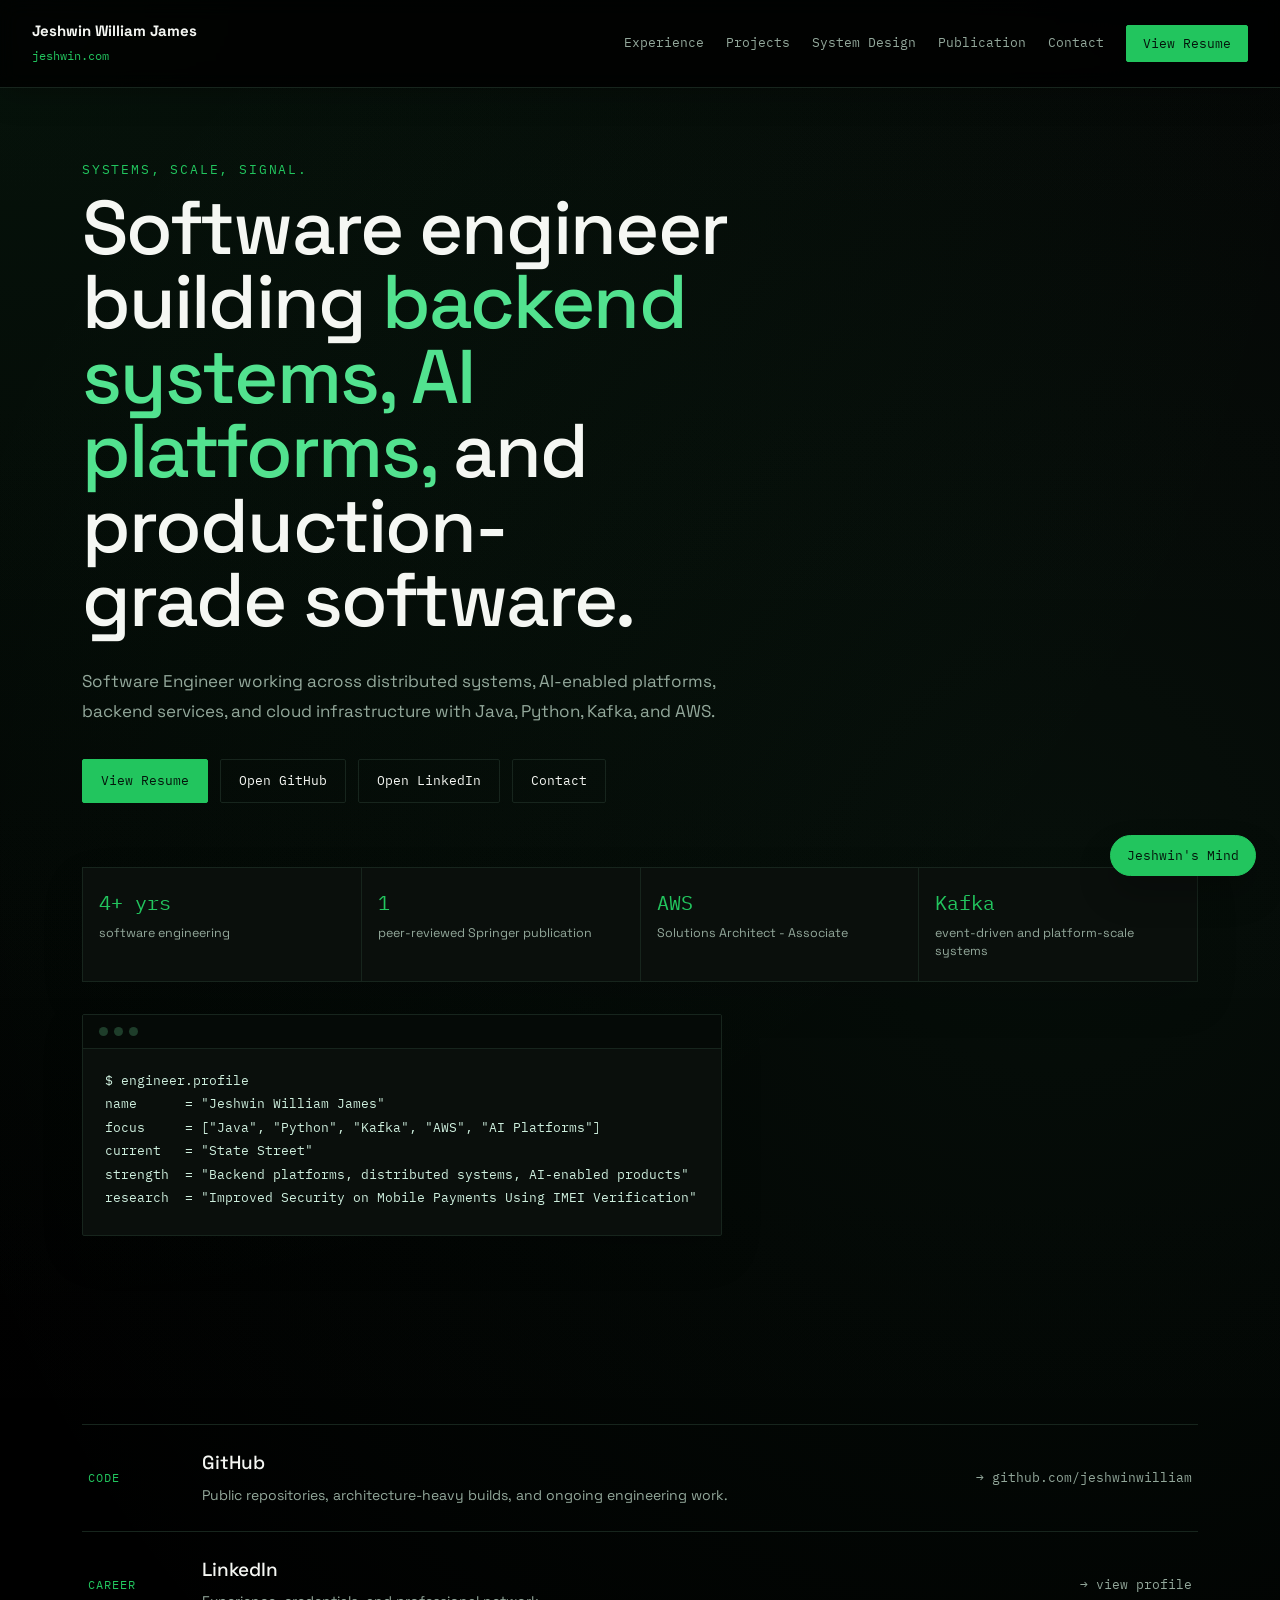
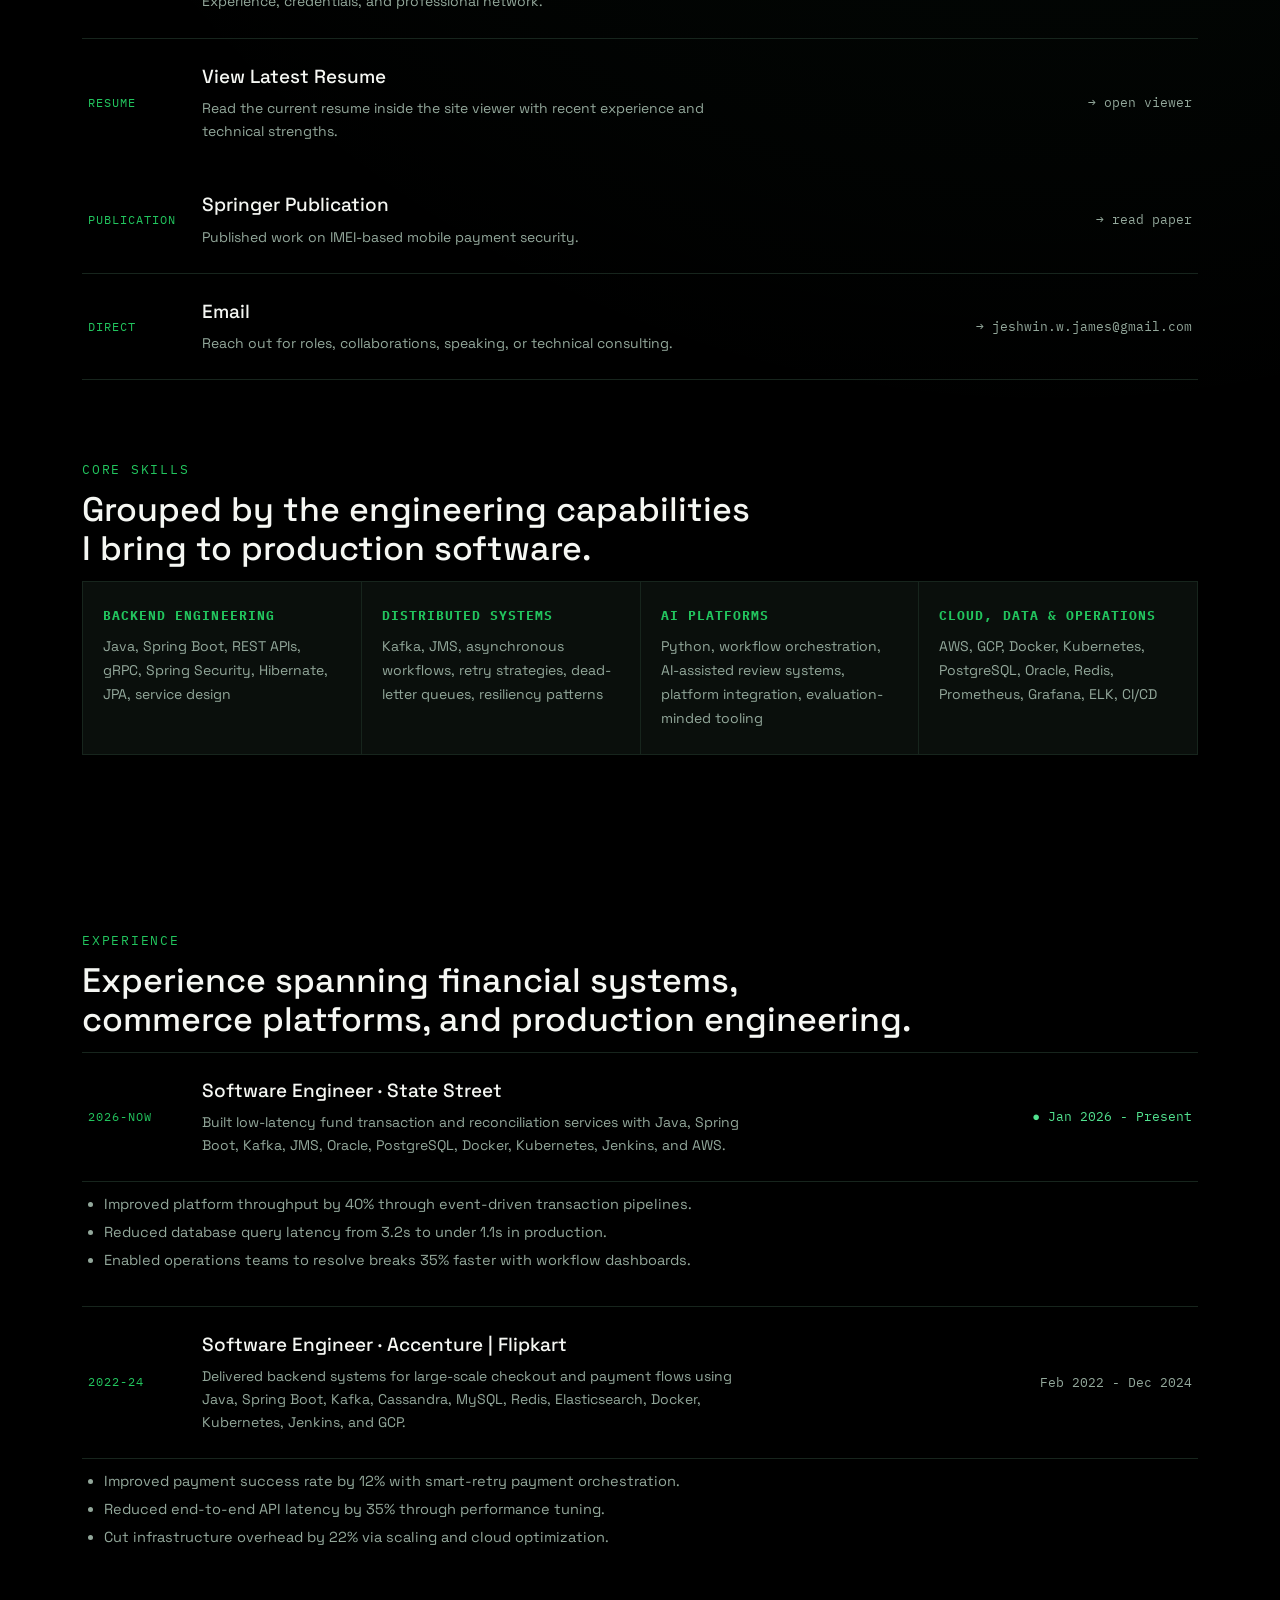
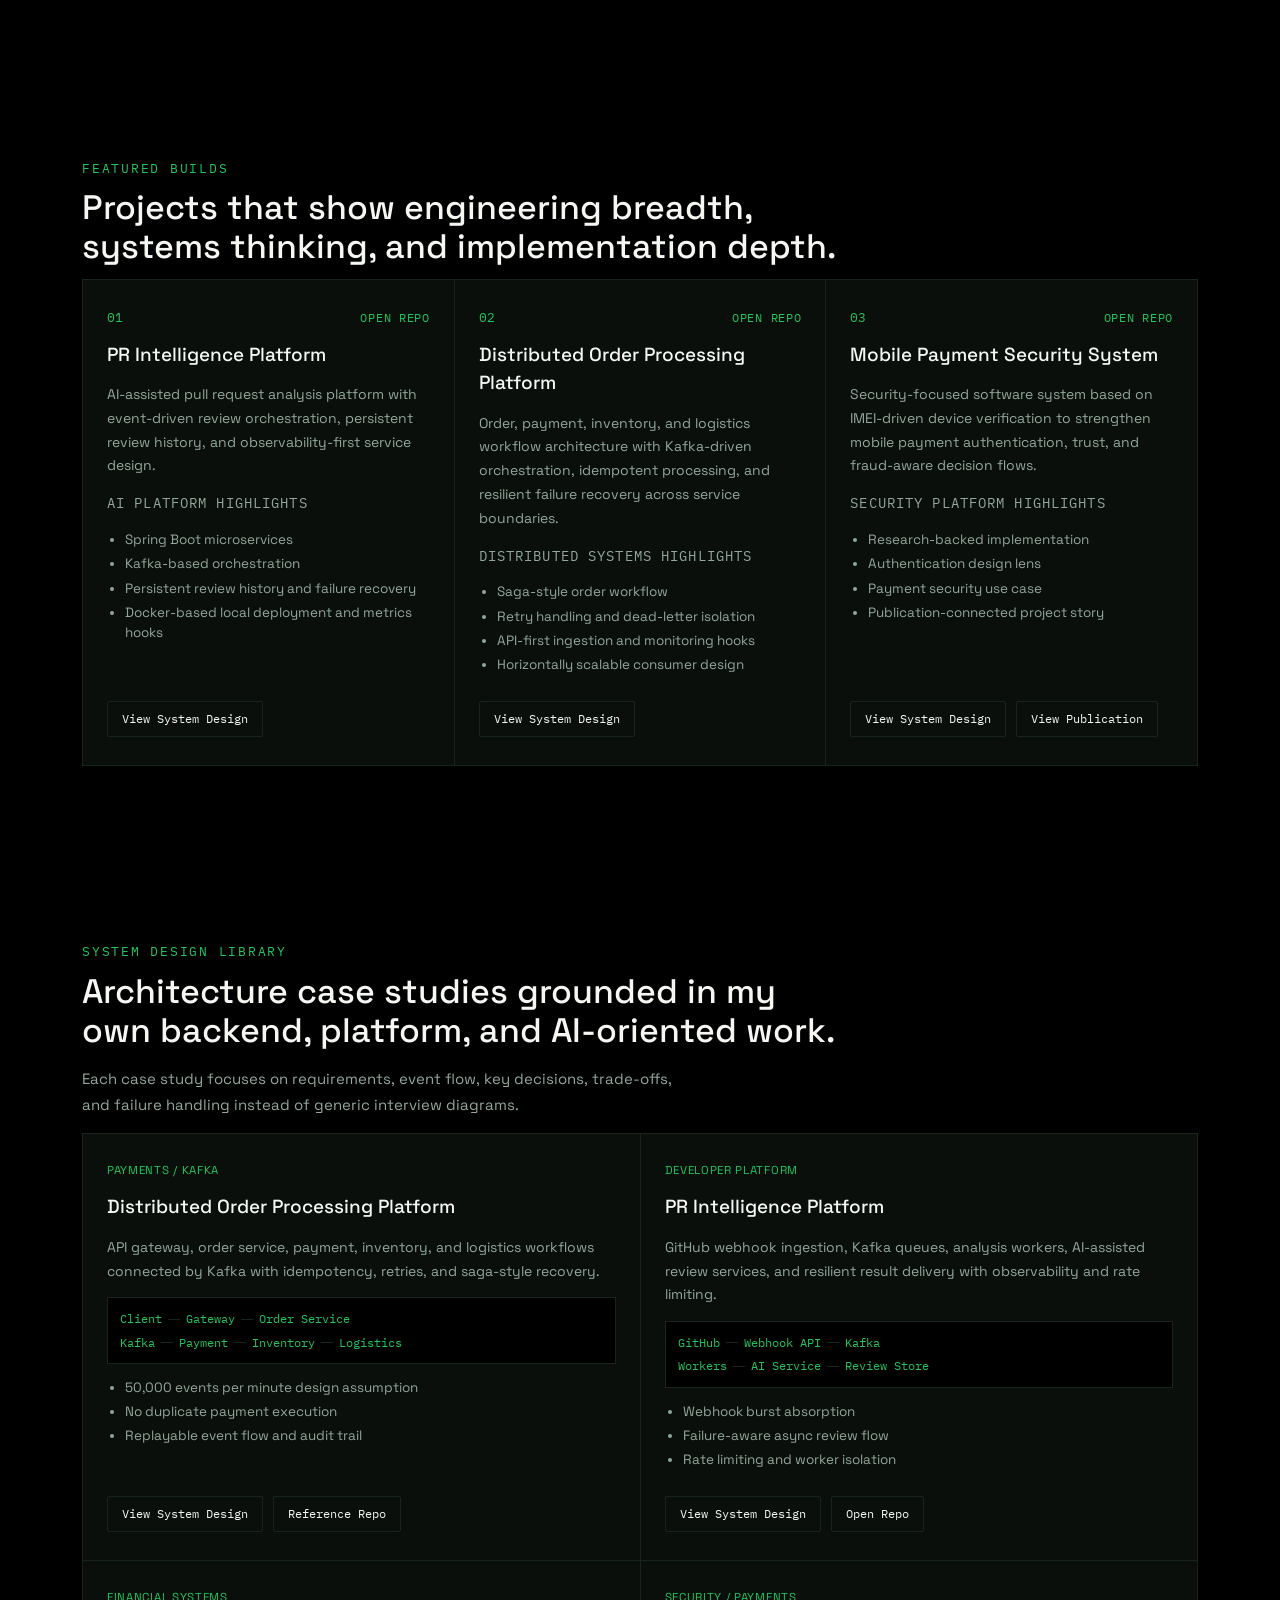
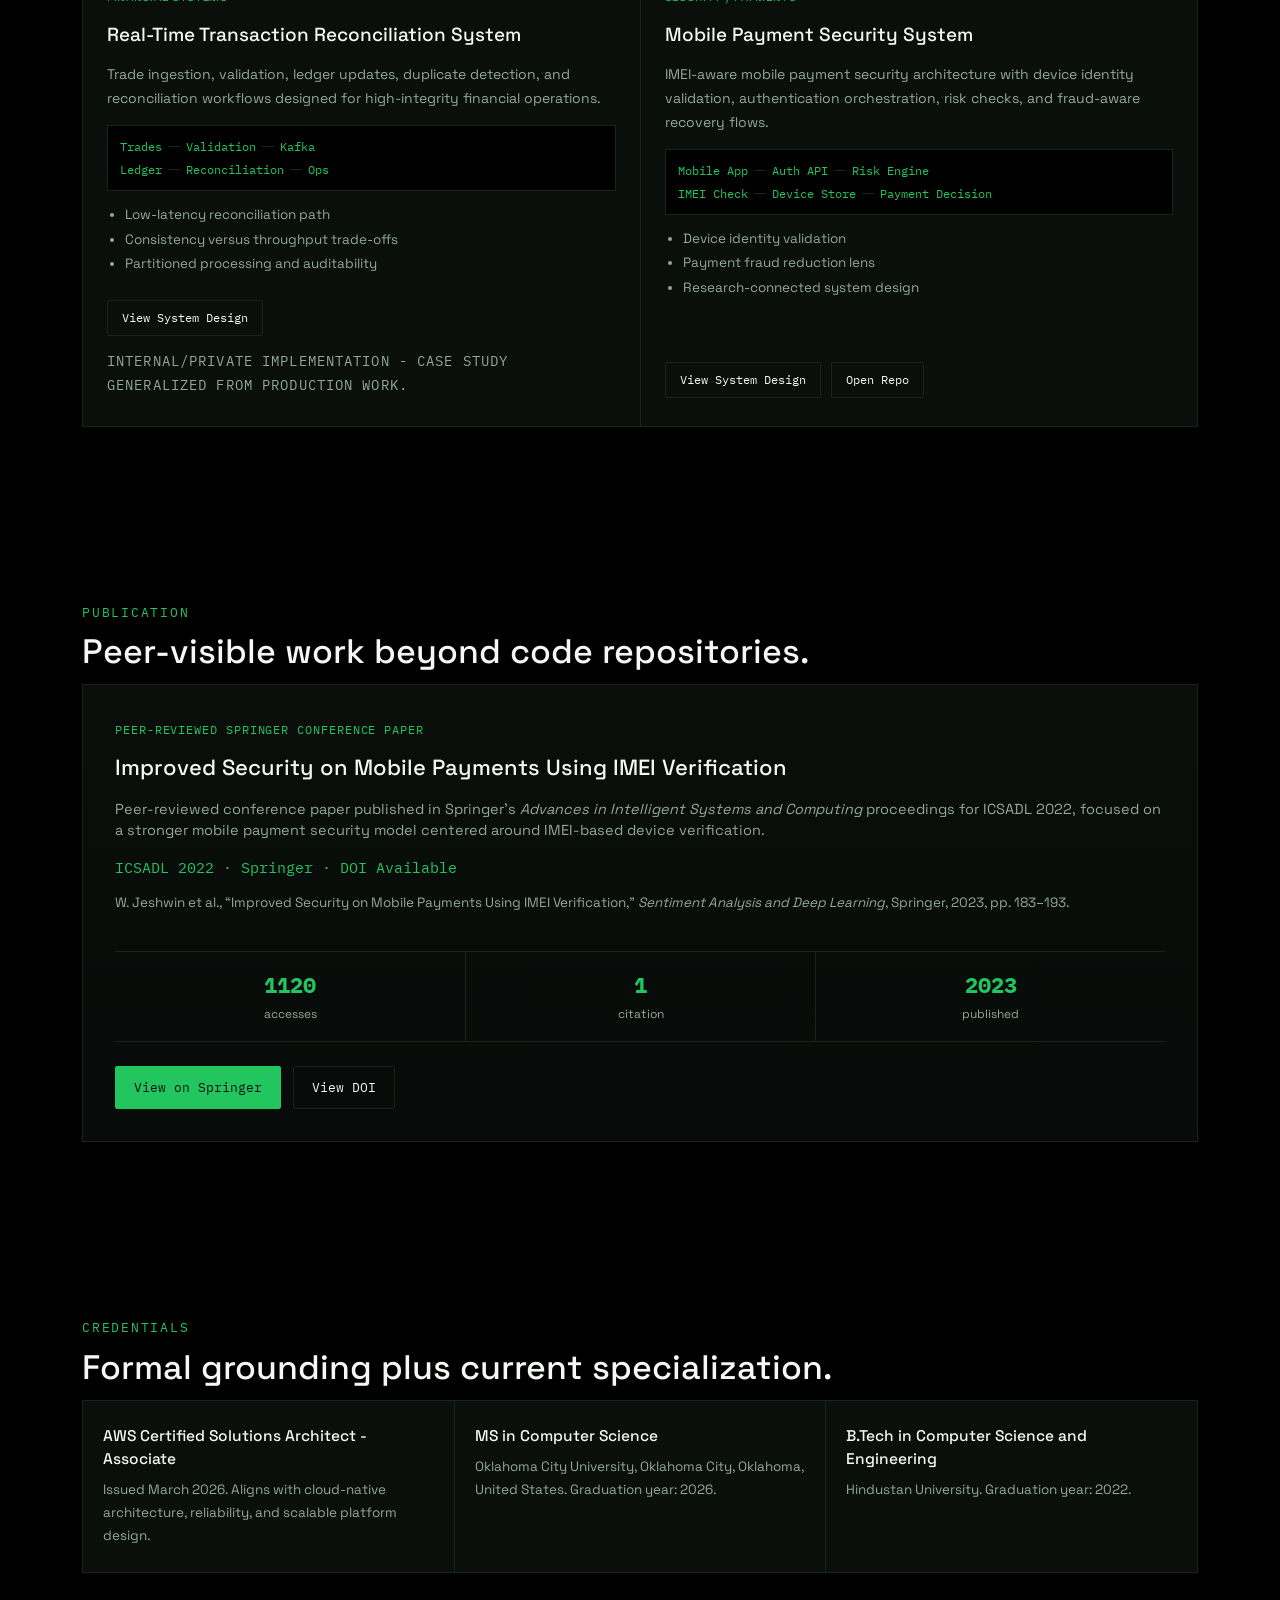
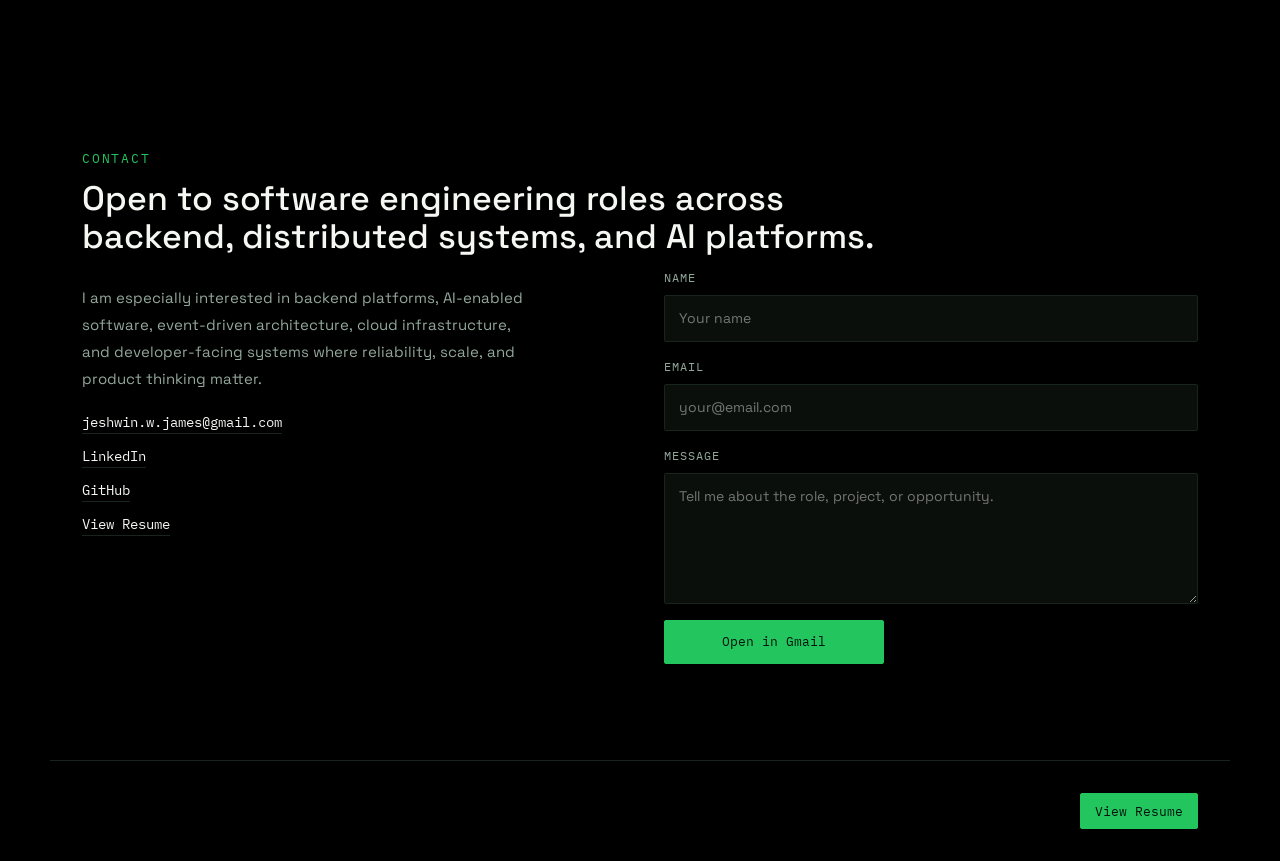
==== commit 4a47a441: "Broaden portfolio positioning for software engineering" ====
--- a/index.html
+++ b/index.html
@@ -3,20 +3,20 @@
   <head>
     <meta charset="UTF-8" />
     <meta name="viewport" content="width=device-width, initial-scale=1.0" />
-    <title>Jeshwin William James | Distributed Systems Engineer</title>
+    <title>Jeshwin William James | Software Engineer</title>
     <meta
       name="description"
-      content="Personal website for Jeshwin William James, focused on distributed systems, backend engineering, published work, and production-grade platform design."
+      content="Personal website for Jeshwin William James, focused on software engineering across distributed systems, backend platforms, AI-enabled products, and production-grade architecture."
     />
     <meta
       name="keywords"
-      content="Jeshwin William James, software engineer, distributed systems, Spring Boot, Kafka, AWS, portfolio, system design"
+      content="Jeshwin William James, software engineer, backend engineer, AI platforms, distributed systems, Java, Python, Kafka, AWS, portfolio, system design"
     />
     <meta name="theme-color" content="#000000" />
-    <meta property="og:title" content="Jeshwin William James | Systems, Scale, Signal" />
+    <meta property="og:title" content="Jeshwin William James | Software Engineer" />
     <meta
       property="og:description"
-      content="Software engineer building resilient backend systems, event-driven platforms, and cloud-native architectures."
+      content="Software engineer building distributed systems, AI-enabled platforms, and resilient backend products for production environments."
     />
     <meta property="og:type" content="website" />
     <meta property="og:url" content="https://jeshwin.com" />
@@ -49,11 +49,10 @@
     <main id="top">
       <section class="hero section-shell">
         <p class="eyebrow">Systems, scale, signal.</p>
-        <h1>Backend engineer building <span class="accent">reliable, high-throughput</span> distributed systems.</h1>
+        <h1>Software engineer building <span class="accent">backend systems, AI platforms,</span> and production-grade software.</h1>
         <p class="hero-text">
-          Software Engineer specialising in distributed systems, event-driven architecture,
-          Java, Spring Boot, Kafka, and cloud-native infrastructure — currently building fund
-          transaction and reconciliation platforms at State Street.
+          Software Engineer working across distributed systems, AI-enabled platforms, backend services,
+          and cloud infrastructure with Java, Python, Kafka, and AWS.
         </p>
         <div class="hero-actions">
           <button class="button button-primary" type="button" data-resume-open>View Resume</button>
@@ -77,7 +76,7 @@
           </article>
           <article>
             <span class="signal-value">Kafka</span>
-            <span class="signal-key">event-driven production systems</span>
+            <span class="signal-key">event-driven and platform-scale systems</span>
           </article>
         </div>
 
@@ -85,9 +84,9 @@
           <div class="terminal-top"><span></span><span></span><span></span></div>
           <pre><code>$ engineer.profile
 name      = "Jeshwin William James"
-focus     = ["Java", "Spring Boot", "Kafka", "AWS", "Kubernetes"]
+focus     = ["Java", "Python", "Kafka", "AWS", "AI Platforms"]
 current   = "State Street"
-strength  = "High-throughput, event-driven backend systems"
+strength  = "Backend platforms, distributed systems, AI-enabled products"
 research  = "Improved Security on Mobile Payments Using IMEI Verification"</code></pre>
         </div>
       </section>
@@ -126,7 +125,12 @@
             </span>
             <span class="row-value">→ read paper</span>
           </a>
-          <a class="signal-row" href="mailto:jeshwin.w.james@gmail.com">
+          <a
+            class="signal-row"
+            href="https://mail.google.com/mail/?view=cm&fs=1&to=jeshwin.w.james@gmail.com"
+            target="_blank"
+            rel="noreferrer"
+          >
             <span class="row-tag">Direct</span>
             <span>
               <span class="row-title">Email</span>
@@ -140,24 +144,24 @@
       <section class="section-shell stack-section">
         <div class="section-heading">
           <p class="eyebrow">Core Skills</p>
-          <h2>Grouped by the systems I build and operate most often.</h2>
+          <h2>Grouped by the engineering capabilities I bring to production software.</h2>
         </div>
         <div class="stack-grid">
           <article class="stack-card">
-            <h3>Backend</h3>
-            <p>Java, Spring Boot, REST APIs, gRPC, Spring Security, Hibernate, JPA</p>
+            <h3>Backend Engineering</h3>
+            <p>Java, Spring Boot, REST APIs, gRPC, Spring Security, Hibernate, JPA, service design</p>
           </article>
           <article class="stack-card">
-            <h3>Messaging</h3>
-            <p>Kafka, JMS, asynchronous workflows, retry strategies, dead-letter queues</p>
+            <h3>Distributed Systems</h3>
+            <p>Kafka, JMS, asynchronous workflows, retry strategies, dead-letter queues, resiliency patterns</p>
           </article>
           <article class="stack-card">
-            <h3>Cloud</h3>
-            <p>AWS, GCP, Docker, Kubernetes, Helm, CI/CD, blue-green deployments</p>
+            <h3>AI Platforms</h3>
+            <p>Python, workflow orchestration, AI-assisted review systems, platform integration, evaluation-minded tooling</p>
           </article>
           <article class="stack-card">
-            <h3>Data &amp; Observability</h3>
-            <p>PostgreSQL, Oracle, Redis, Prometheus, Grafana, ELK, tracing</p>
+            <h3>Cloud, Data &amp; Operations</h3>
+            <p>AWS, GCP, Docker, Kubernetes, PostgreSQL, Oracle, Redis, Prometheus, Grafana, ELK, CI/CD</p>
           </article>
         </div>
       </section>
@@ -165,7 +169,7 @@
       <section class="section-shell experience-section" id="experience">
         <div class="section-heading">
           <p class="eyebrow">Experience</p>
-          <h2>Built for scale in financial systems and high-traffic commerce.</h2>
+          <h2>Experience spanning financial systems, commerce platforms, and production engineering.</h2>
         </div>
         <div class="row-list">
           <div class="signal-row signal-row-static">
@@ -204,7 +208,7 @@
       <section class="section-shell projects-section" id="projects">
         <div class="section-heading">
           <p class="eyebrow">Featured Builds</p>
-          <h2>Projects that show systems thinking, not just code samples.</h2>
+          <h2>Projects that show engineering breadth, systems thinking, and implementation depth.</h2>
         </div>
         <div class="projects-grid">
           <article class="project-card">
@@ -214,7 +218,7 @@
             </div>
             <h3>PR Intelligence Platform</h3>
             <p>AI-assisted pull request analysis platform with event-driven review orchestration, persistent review history, and observability-first service design.</p>
-            <p class="project-label">Engineering Highlights</p>
+            <p class="project-label">AI Platform Highlights</p>
             <ul class="mini-points">
               <li>Spring Boot microservices</li>
               <li>Kafka-based orchestration</li>
@@ -233,7 +237,7 @@
             </div>
             <h3>Distributed Order Processing Platform</h3>
             <p>Order, payment, inventory, and logistics workflow architecture with Kafka-driven orchestration, idempotent processing, and resilient failure recovery across service boundaries.</p>
-            <p class="project-label">Engineering Highlights</p>
+            <p class="project-label">Distributed Systems Highlights</p>
             <ul class="mini-points">
               <li>Saga-style order workflow</li>
               <li>Retry handling and dead-letter isolation</li>
@@ -251,8 +255,8 @@
               <a href="https://github.com/jeshwinwilliam/mobile-payment-security-system" target="_blank" rel="noreferrer">Open Repo</a>
             </div>
             <h3>Mobile Payment Security System</h3>
-            <p>Security-focused project based on IMEI-driven device verification to strengthen mobile payment authentication and trust.</p>
-            <p class="project-label">Engineering Highlights</p>
+            <p>Security-focused software system based on IMEI-driven device verification to strengthen mobile payment authentication, trust, and fraud-aware decision flows.</p>
+            <p class="project-label">Security Platform Highlights</p>
             <ul class="mini-points">
               <li>Research-backed implementation</li>
               <li>Authentication design lens</li>
@@ -270,7 +274,7 @@
       <section class="section-shell system-design-library" id="system-design-library">
         <div class="section-heading">
           <p class="eyebrow">System Design Library</p>
-          <h2>Flagship architecture case studies grounded in my own platform work.</h2>
+          <h2>Architecture case studies grounded in my own backend, platform, and AI-oriented work.</h2>
           <p class="section-intro">
             Each case study focuses on requirements, event flow, key decisions, trade-offs, and failure handling
             instead of generic interview diagrams.
@@ -411,26 +415,30 @@
       <section class="section-shell contact-section" id="contact">
         <div class="section-heading">
           <p class="eyebrow">Contact</p>
-          <h2>Open to backend, distributed systems, and platform engineering opportunities.</h2>
+          <h2>Open to software engineering roles across backend, distributed systems, and AI platforms.</h2>
         </div>
         <div class="contact-panel">
           <div class="contact-copy">
             <p>
-              I am especially interested in high-throughput services, event-driven architecture,
-              cloud infrastructure, and developer platforms where reliability and performance matter.
+              I am especially interested in backend platforms, AI-enabled software, event-driven architecture,
+              cloud infrastructure, and developer-facing systems where reliability, scale, and product thinking matter.
             </p>
             <div class="contact-lines">
-              <a href="mailto:jeshwin.w.james@gmail.com">jeshwin.w.james@gmail.com</a>
+              <a
+                href="https://mail.google.com/mail/?view=cm&fs=1&to=jeshwin.w.james@gmail.com"
+                target="_blank"
+                rel="noreferrer"
+              >jeshwin.w.james@gmail.com</a>
               <a href="https://www.linkedin.com/in/jeshwin-william-james-33a83b1a9/" target="_blank" rel="noreferrer">LinkedIn</a>
               <a href="https://github.com/jeshwinwilliam" target="_blank" rel="noreferrer">GitHub</a>
               <button class="inline-button" type="button" data-resume-open>View Resume</button>
             </div>
           </div>
-          <form class="contact-form" action="mailto:jeshwin.w.james@gmail.com" method="post" enctype="text/plain">
+          <form class="contact-form" id="contact-form">
             <label>Name<input type="text" name="name" placeholder="Your name" /></label>
             <label>Email<input type="email" name="email" placeholder="your@email.com" /></label>
             <label>Message<textarea name="message" rows="5" placeholder="Tell me about the role, project, or opportunity."></textarea></label>
-            <button class="button button-primary" type="submit">Start the Conversation</button>
+            <button class="button button-primary" type="submit">Open in Gmail</button>
           </form>
         </div>
       </section>
@@ -476,15 +484,15 @@
           </button>
         </div>
         <p class="assistant-intro">
-          Ask about Jeshwin’s experience, projects, system design work, resume, or how to get in touch.
+          Ask about Jeshwin’s experience, backend work, AI platform projects, system design, resume, or how to get in touch.
         </p>
         <div class="assistant-suggestions" aria-label="Suggested questions">
           <button class="assistant-chip" type="button" data-assistant-question="What is Jeshwin currently working on?">Current work</button>
           <button class="assistant-chip" type="button" data-assistant-question="What kind of roles is Jeshwin looking for?">What he is looking for</button>
+          <button class="assistant-chip" type="button" data-assistant-question="What AI platform work has Jeshwin built?">AI platform work</button>
           <button class="assistant-chip" type="button" data-assistant-question="Which project best shows Jeshwin's system design thinking?">Best system design project</button>
           <button class="assistant-chip" type="button" data-assistant-question="How does Jeshwin think about distributed systems?">How he thinks</button>
           <button class="assistant-chip" type="button" data-assistant-question="Where can I see the resume?">Resume</button>
-          <button class="assistant-chip" type="button" data-assistant-question="How can I contact Jeshwin?">Contact</button>
         </div>
         <div class="assistant-log" id="assistant-log" aria-live="polite">
           <article class="assistant-message assistant-message-bot">
@@ -509,3 +517,7 @@
     <script src="./script.js"></script>
   </body>
 </html>
+
+
+
+
